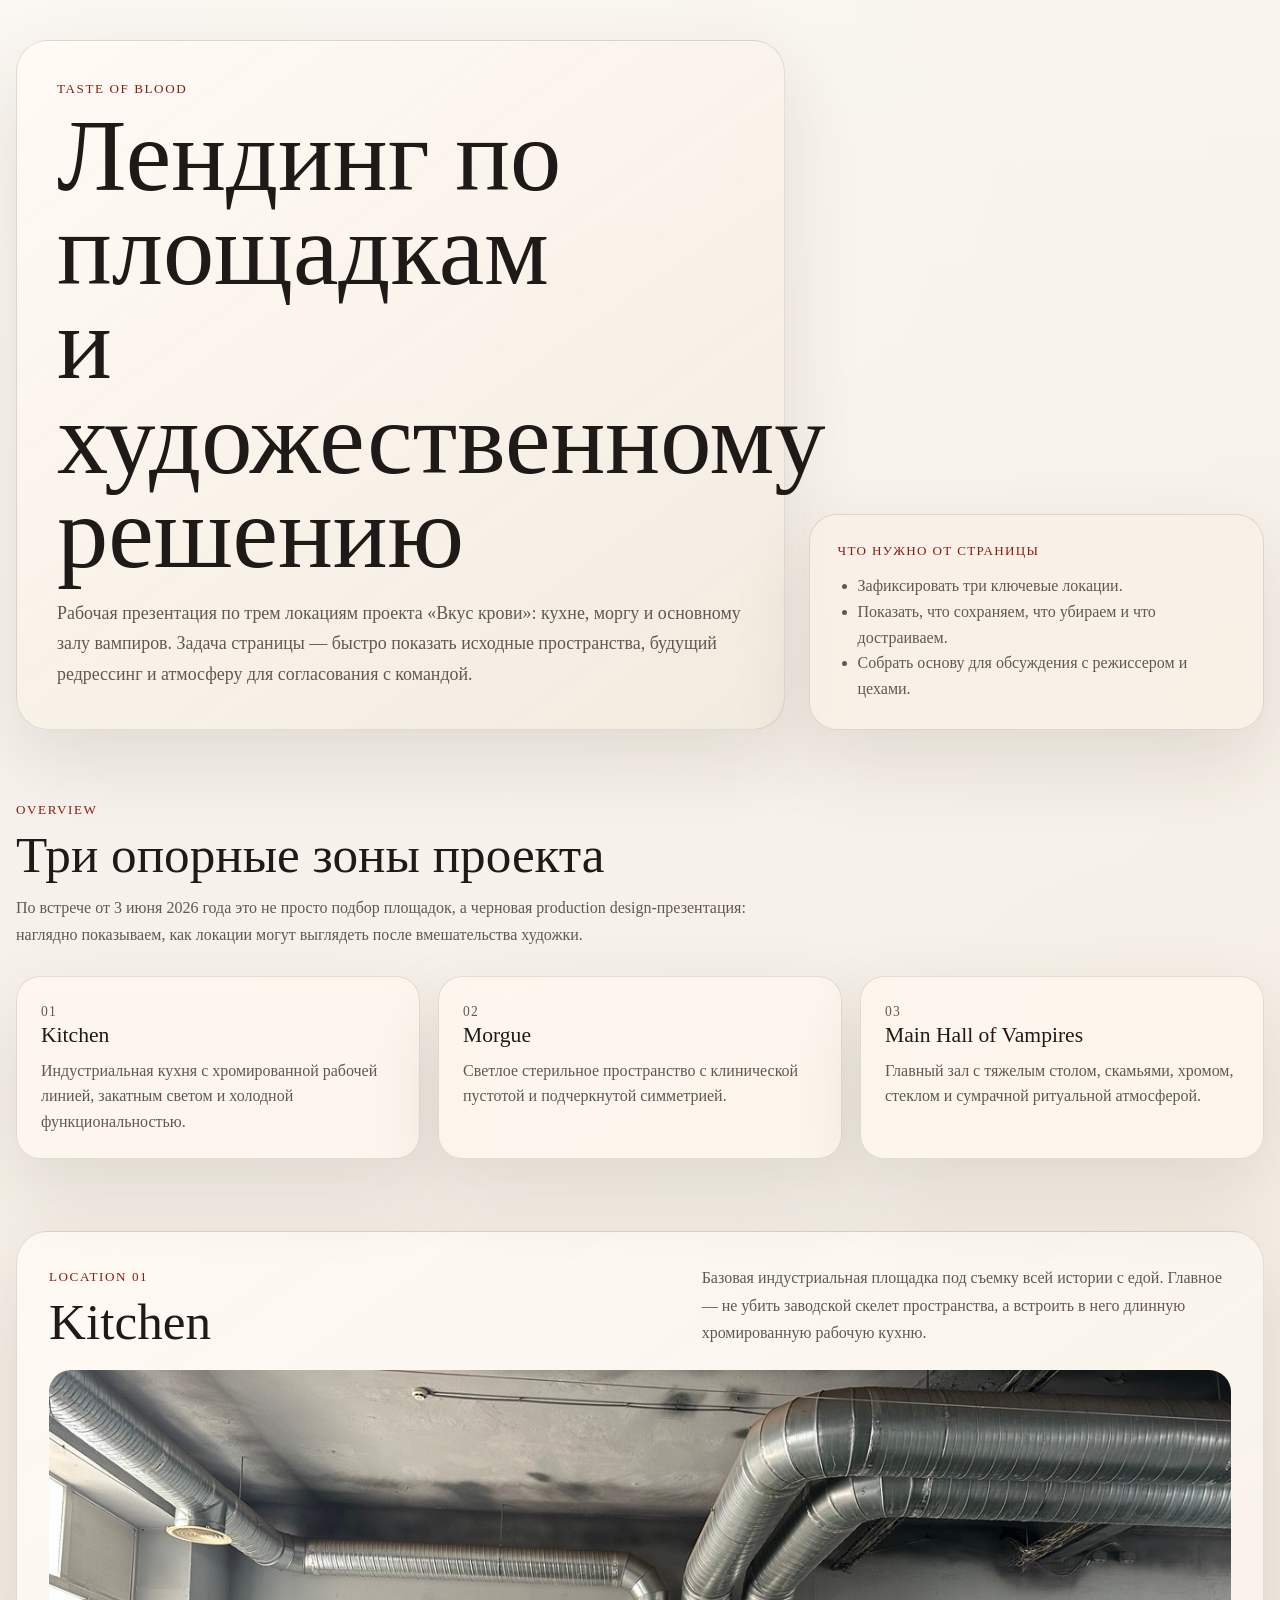
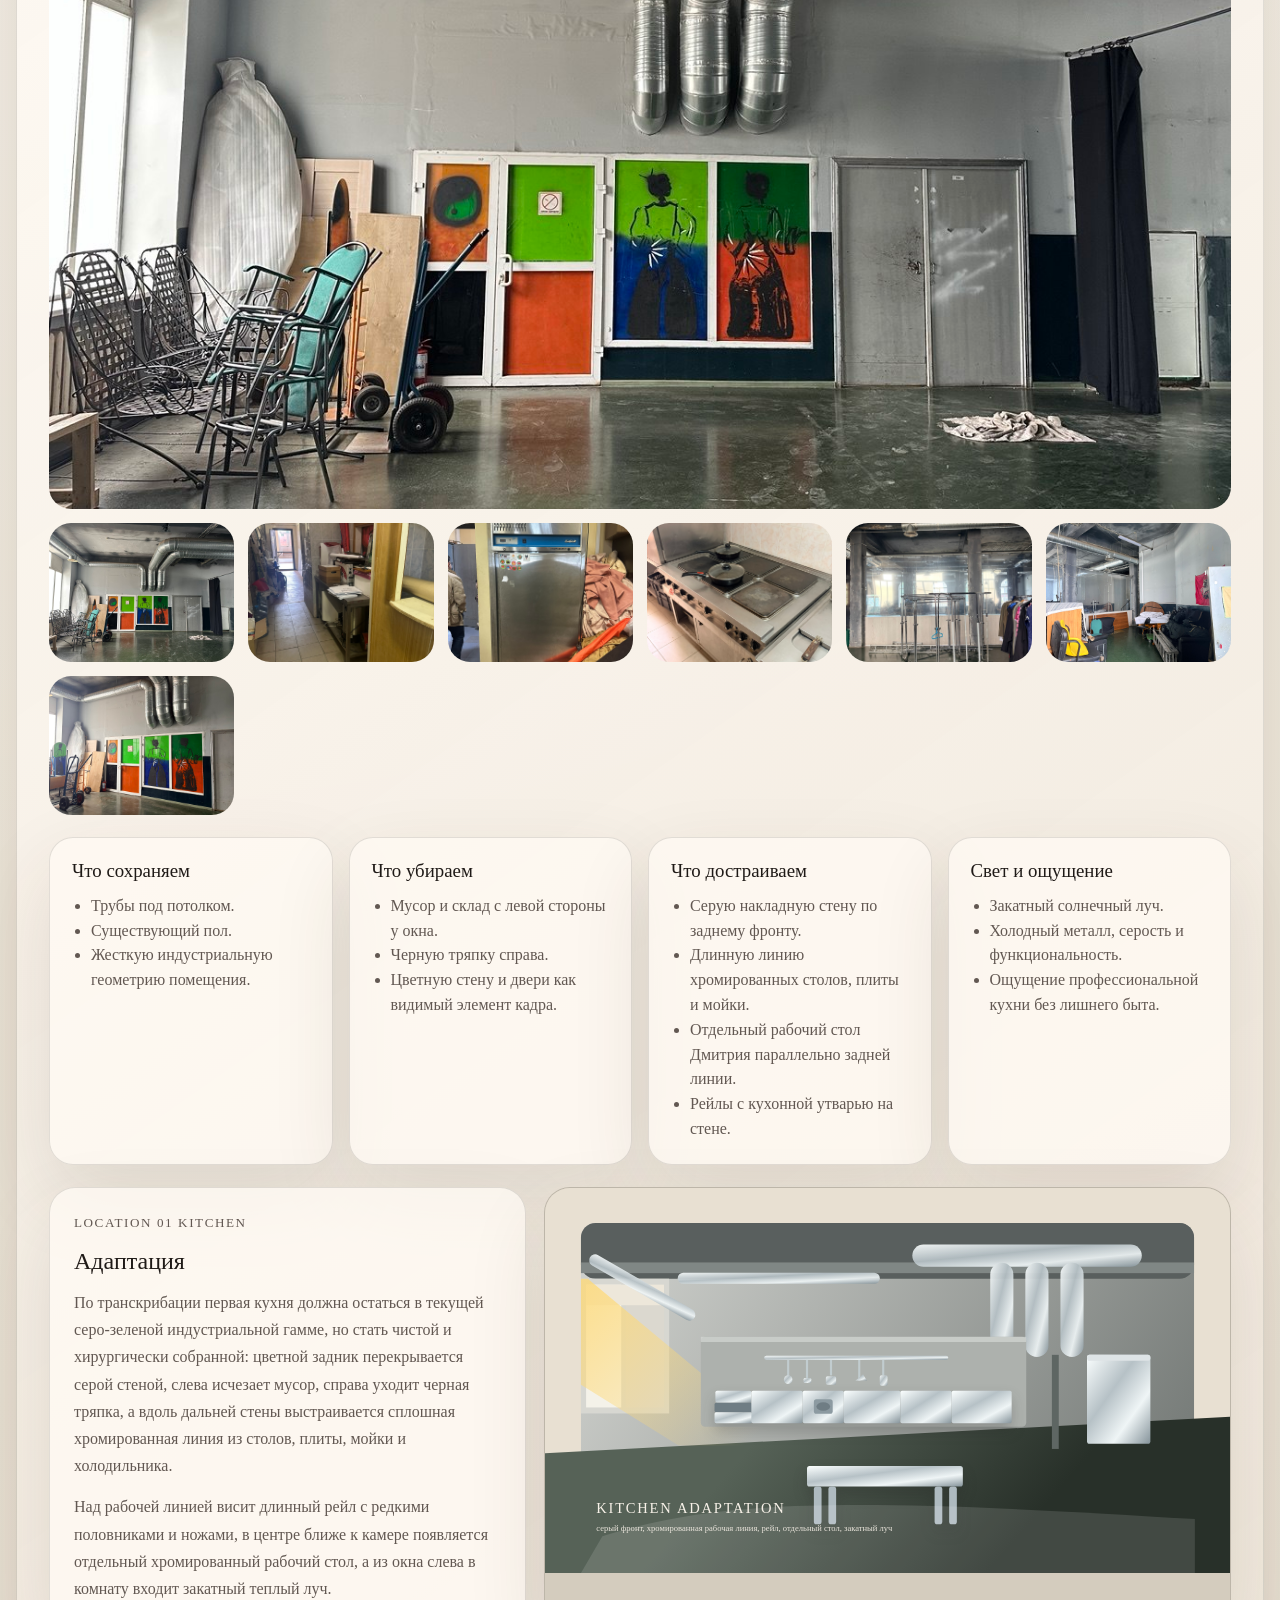
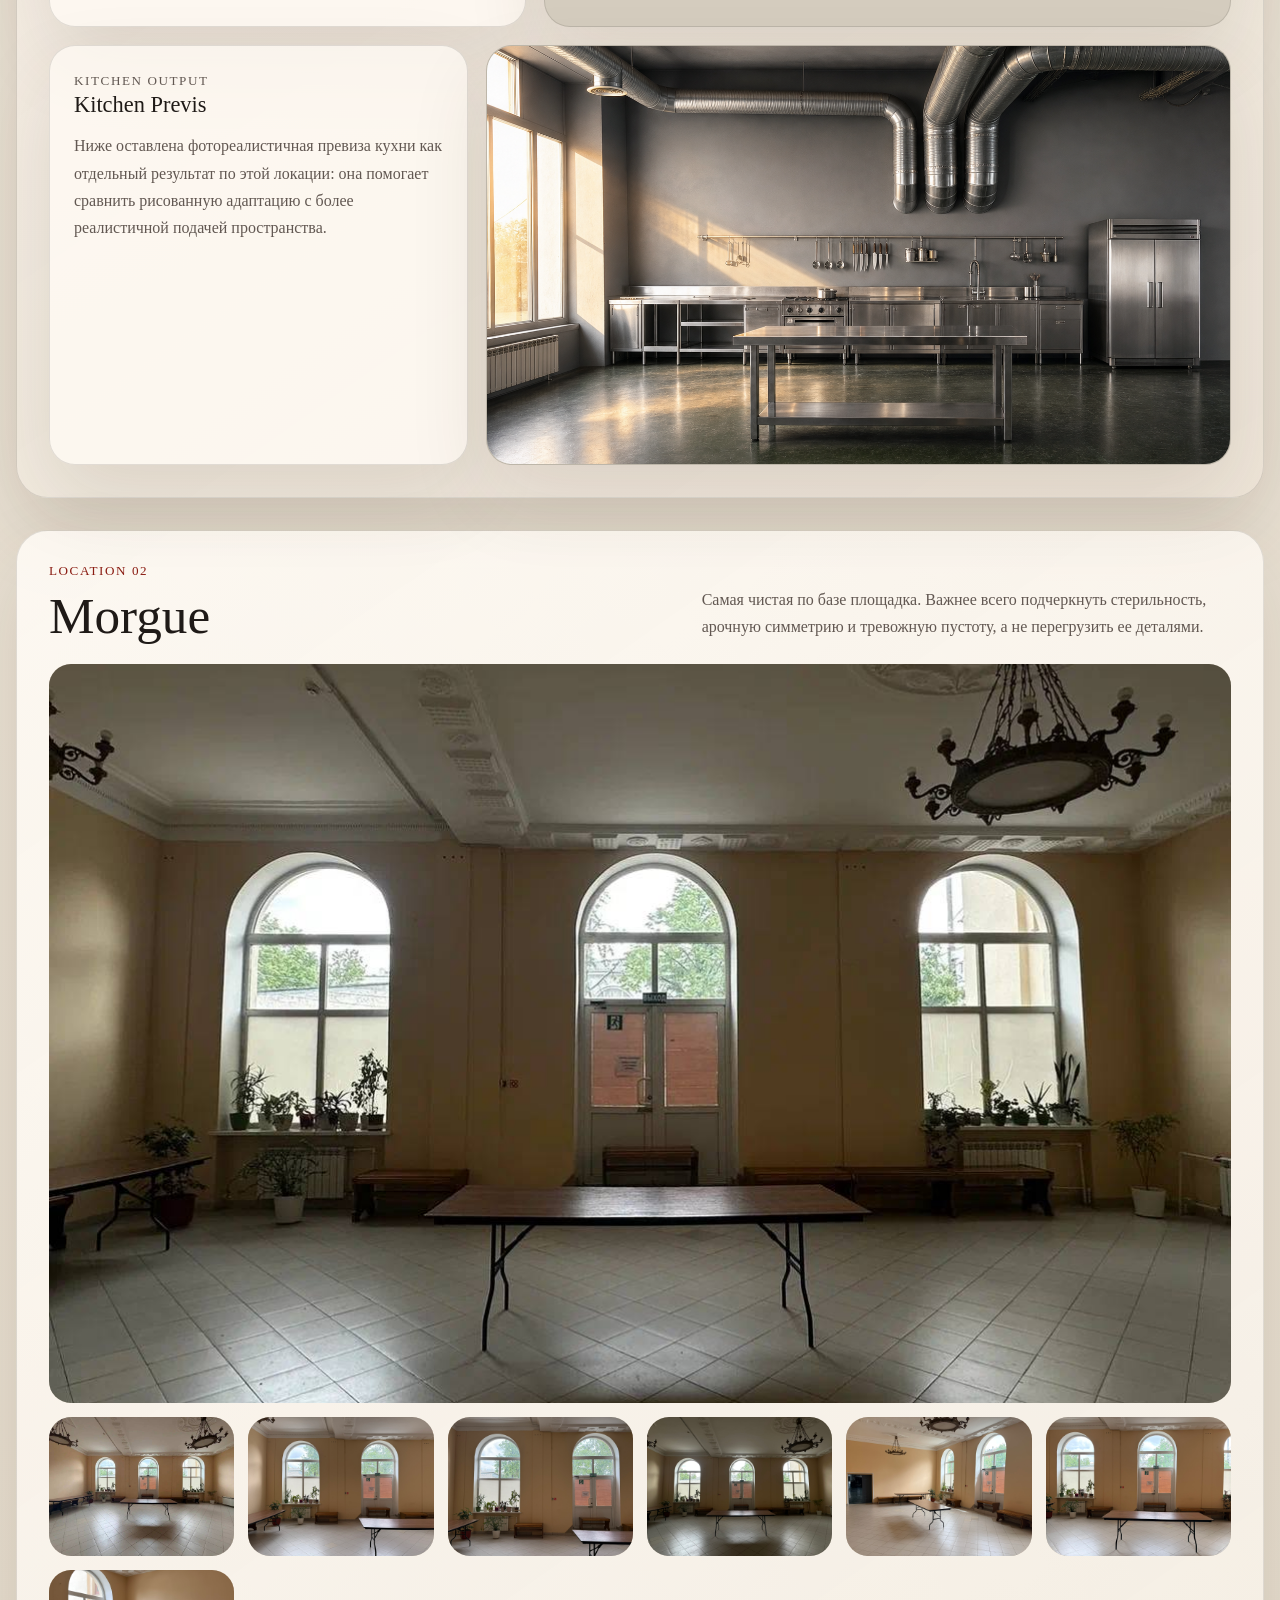
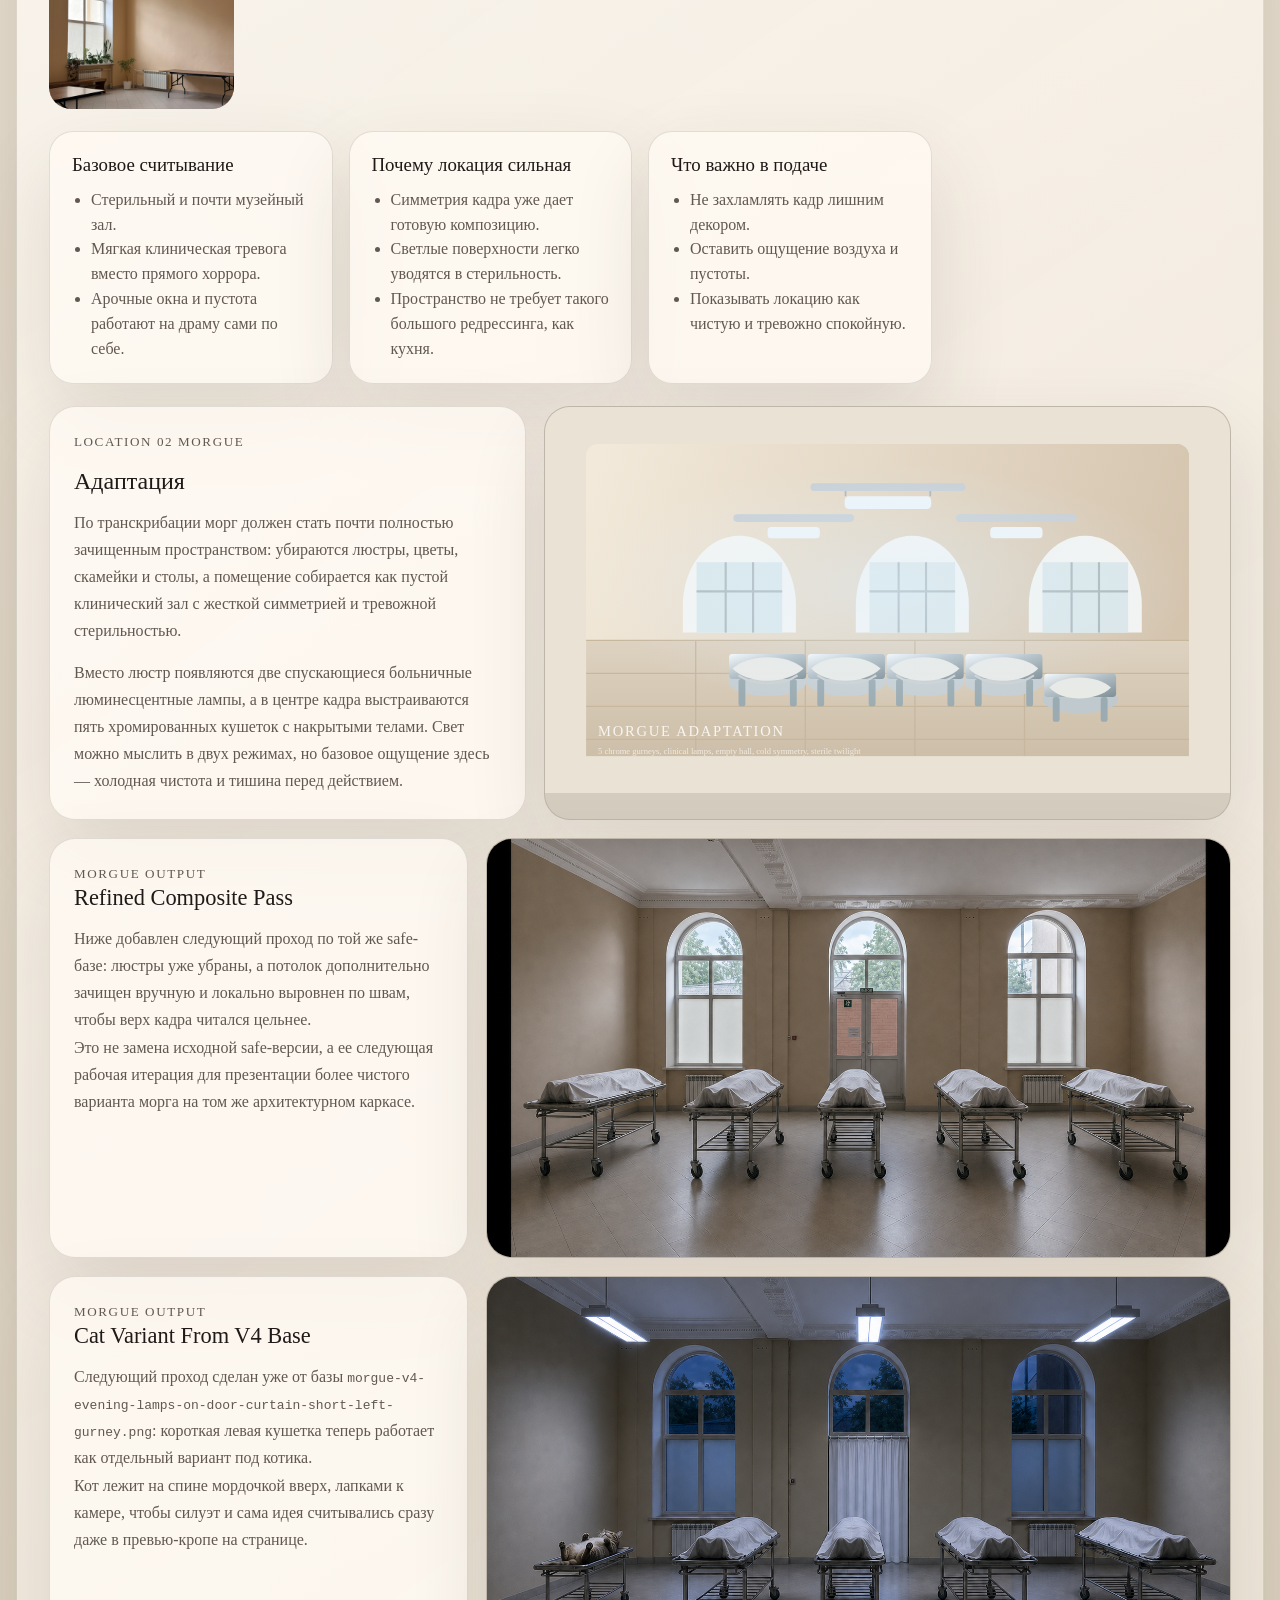
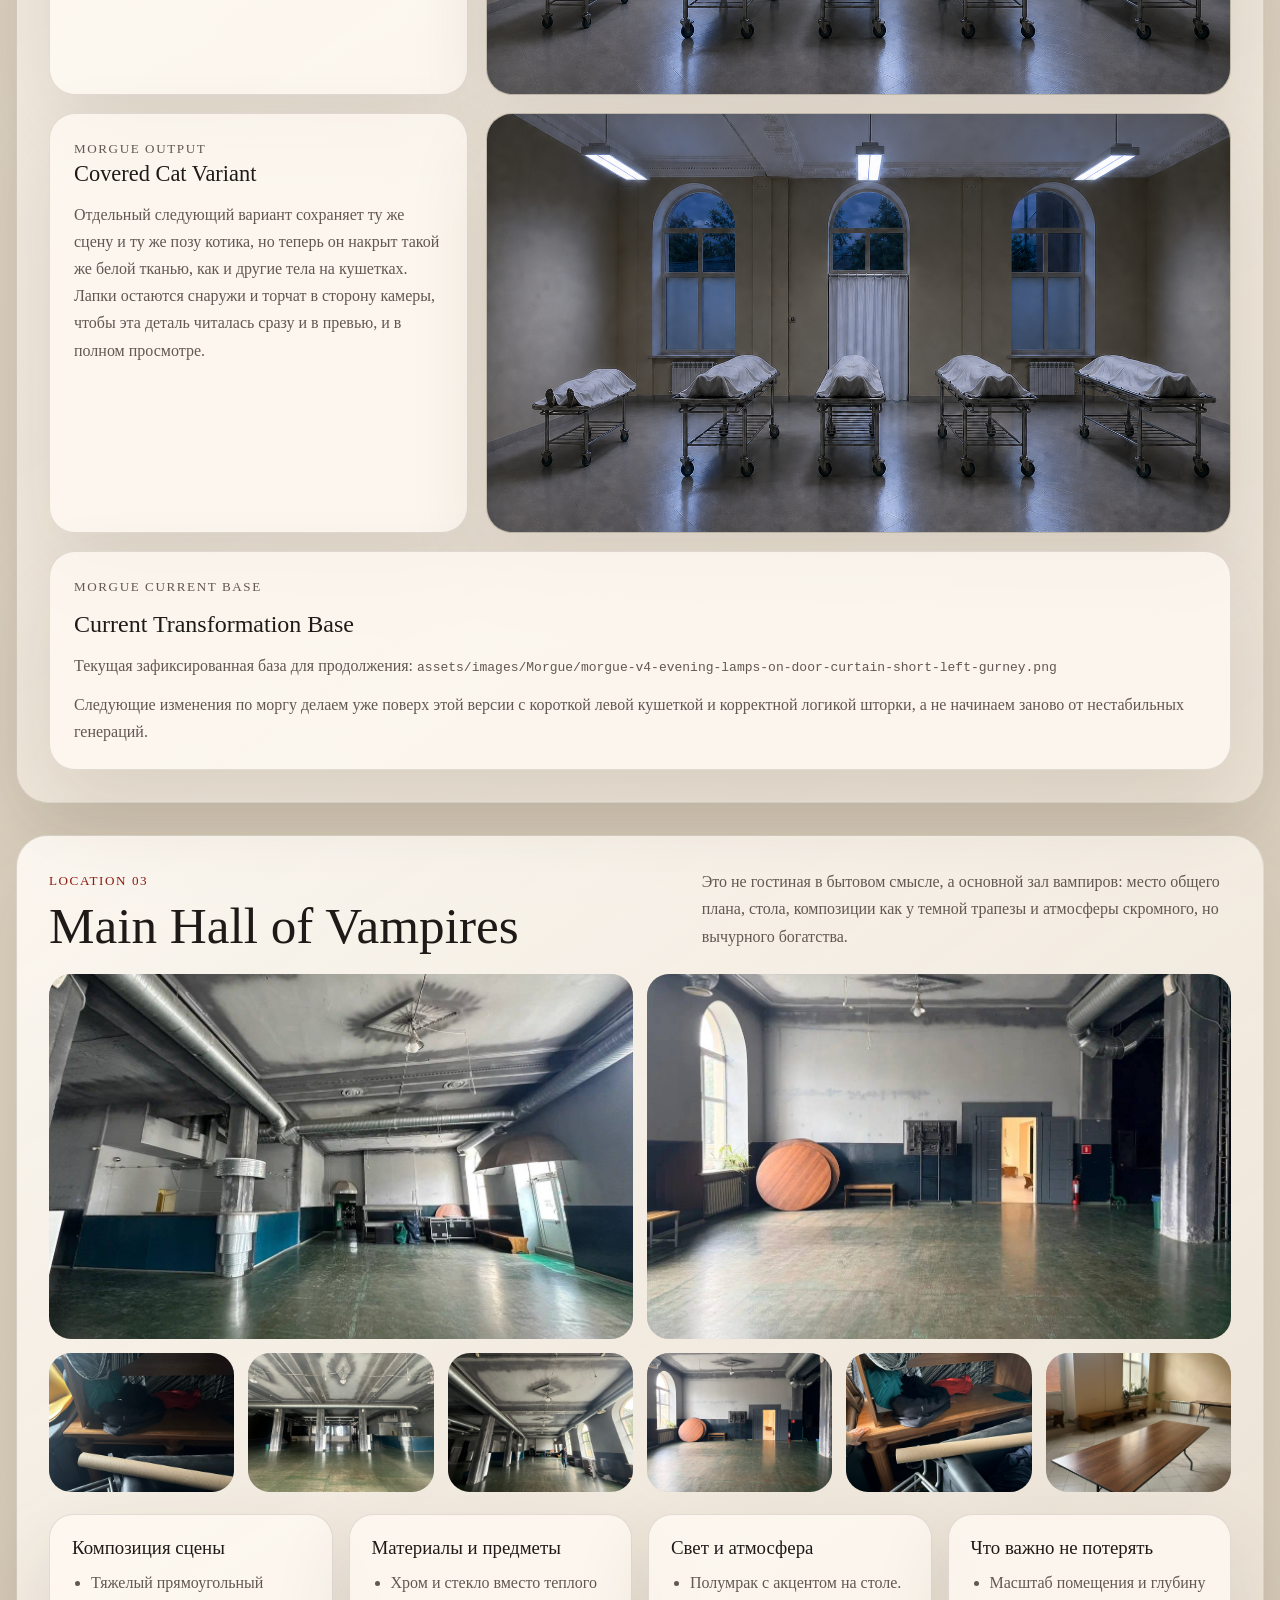
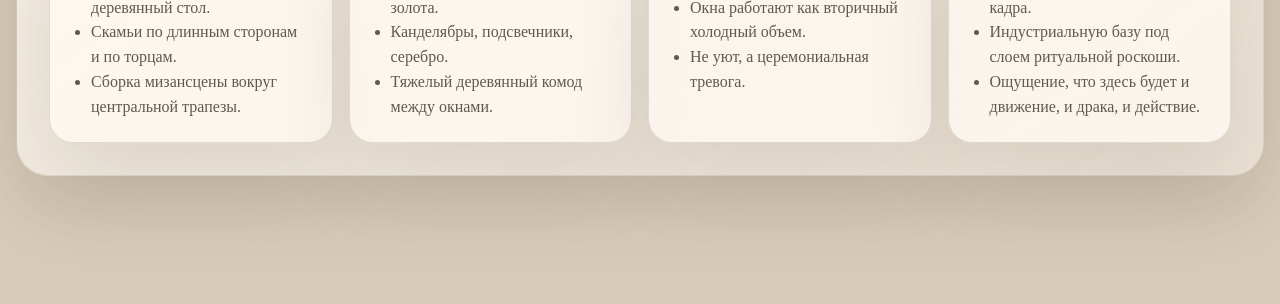
==== index.html @ 15f6e75c "Add covered cat morgue variant to landing" ====
<!doctype html>
<html lang="ru">
  <head>
    <meta charset="UTF-8" />
    <meta name="viewport" content="width=device-width, initial-scale=1.0" />
    <title>Вкус крови — площадки и художественное решение</title>
    <link rel="stylesheet" href="./src/styles/main.css" />
  </head>
  <body>
    <main class="page">
      <section class="hero">
        <div class="hero-copy">
          <p class="eyebrow">Taste of Blood</p>
          <h1>Лендинг по площадкам и художественному решению</h1>
          <p class="lead">
            Рабочая презентация по трем локациям проекта «Вкус крови»: кухне,
            моргу и основному залу вампиров. Задача страницы — быстро показать
            исходные пространства, будущий редрессинг и атмосферу для
            согласования с командой.
          </p>
        </div>

        <div class="hero-panel">
          <p class="panel-label">Что нужно от страницы</p>
          <ul class="panel-list">
            <li>Зафиксировать три ключевые локации.</li>
            <li>Показать, что сохраняем, что убираем и что достраиваем.</li>
            <li>Собрать основу для обсуждения с режиссером и цехами.</li>
          </ul>
        </div>
      </section>

      <section class="overview" aria-labelledby="overview-title">
        <div class="section-heading">
          <p class="eyebrow">Overview</p>
          <h2 id="overview-title">Три опорные зоны проекта</h2>
          <p class="section-lead">
            По встрече от 3 июня 2026 года это не просто подбор площадок, а
            черновая production design-презентация: наглядно показываем, как
            локации могут выглядеть после вмешательства художки.
          </p>
        </div>

        <div class="overview-grid">
          <article class="overview-card">
            <p class="space-tag">01</p>
            <h3>Kitchen</h3>
            <p>
              Индустриальная кухня с хромированной рабочей линией, закатным
              светом и холодной функциональностью.
            </p>
          </article>

          <article class="overview-card">
            <p class="space-tag">02</p>
            <h3>Morgue</h3>
            <p>
              Светлое стерильное пространство с клинической пустотой и
              подчеркнутой симметрией.
            </p>
          </article>

          <article class="overview-card">
            <p class="space-tag">03</p>
            <h3>Main Hall of Vampires</h3>
            <p>
              Главный зал с тяжелым столом, скамьями, хромом, стеклом и
              сумрачной ритуальной атмосферой.
            </p>
          </article>
        </div>
      </section>

      <section class="location" id="kitchen" aria-labelledby="kitchen-title">
        <div class="location-heading">
          <div>
            <p class="eyebrow">Location 01</p>
            <h2 id="kitchen-title">Kitchen</h2>
          </div>
          <p class="location-summary">
            Базовая индустриальная площадка под съемку всей истории с едой.
            Главное — не убить заводской скелет пространства, а встроить в него
            длинную хромированную рабочую кухню.
          </p>
        </div>

        <div class="gallery-primary gallery-primary-single">
          <a class="gallery-item gallery-item-primary" href="./assets/images/Kitchen/Kitchen - 1.jpg" data-lightbox>
            <img src="./assets/images/Kitchen/Kitchen - 1.jpg" alt="Исходная площадка под кухню" />
          </a>
        </div>

        <div class="gallery-thumbs">
          <a class="gallery-item gallery-item-thumb" href="./assets/images/Kitchen/IMG_2733.JPEG" data-lightbox>
            <img src="./assets/images/Kitchen/IMG_2733.JPEG" alt="Широкий дополнительный вид площадки под кухню" />
          </a>
          <a class="gallery-item gallery-item-thumb" href="./assets/images/Kitchen/IMG_2721.JPEG" data-lightbox>
            <img src="./assets/images/Kitchen/IMG_2721.JPEG" alt="Дополнительный ракурс площадки под кухню" />
          </a>
          <a class="gallery-item gallery-item-thumb" href="./assets/images/Kitchen/IMG_2728.JPEG" data-lightbox>
            <img src="./assets/images/Kitchen/IMG_2728.JPEG" alt="Еще один ракурс кухонной площадки" />
          </a>
          <a class="gallery-item gallery-item-thumb" href="./assets/images/Kitchen/IMG_8326.JPEG" data-lightbox>
            <img src="./assets/images/Kitchen/IMG_8326.JPEG" alt="Вертикальный ракурс кухни у окна" />
          </a>
          <a class="gallery-item gallery-item-thumb" href="./assets/images/Kitchen/IMG_8334.JPEG" data-lightbox>
            <img src="./assets/images/Kitchen/IMG_8334.JPEG" alt="Вертикальный ракурс задней зоны кухни" />
          </a>
          <a class="gallery-item gallery-item-thumb" href="./assets/images/Kitchen/IMG_8345.JPEG" data-lightbox>
            <img src="./assets/images/Kitchen/IMG_8345.JPEG" alt="Дополнительный общий план кухонной площадки" />
          </a>
          <a class="gallery-item gallery-item-thumb" href="./assets/images/Kitchen/IMG_8353.JPEG" data-lightbox>
            <img src="./assets/images/Kitchen/IMG_8353.JPEG" alt="Еще один технический вид кухни" />
          </a>
        </div>

        <div class="notes-grid">
          <article class="note-card">
            <h3>Что сохраняем</h3>
            <ul>
              <li>Трубы под потолком.</li>
              <li>Существующий пол.</li>
              <li>Жесткую индустриальную геометрию помещения.</li>
            </ul>
          </article>

          <article class="note-card">
            <h3>Что убираем</h3>
            <ul>
              <li>Мусор и склад с левой стороны у окна.</li>
              <li>Черную тряпку справа.</li>
              <li>Цветную стену и двери как видимый элемент кадра.</li>
            </ul>
          </article>

          <article class="note-card">
            <h3>Что достраиваем</h3>
            <ul>
              <li>Серую накладную стену по заднему фронту.</li>
              <li>Длинную линию хромированных столов, плиты и мойки.</li>
              <li>Отдельный рабочий стол Дмитрия параллельно задней линии.</li>
              <li>Рейлы с кухонной утварью на стене.</li>
            </ul>
          </article>

          <article class="note-card">
            <h3>Свет и ощущение</h3>
            <ul>
              <li>Закатный солнечный луч.</li>
              <li>Холодный металл, серость и функциональность.</li>
              <li>Ощущение профессиональной кухни без лишнего быта.</li>
            </ul>
          </article>
        </div>

        <div class="adaptation-block" aria-labelledby="kitchen-adaptation-title">
          <div class="adaptation-copy">
            <p class="eyebrow">Location 01 Kitchen</p>
            <h3 id="kitchen-adaptation-title">Адаптация</h3>
            <p>
              По транскрибации первая кухня должна остаться в текущей серо-зеленой
              индустриальной гамме, но стать чистой и хирургически собранной:
              цветной задник перекрывается серой стеной, слева исчезает мусор,
              справа уходит черная тряпка, а вдоль дальней стены выстраивается
              сплошная хромированная линия из столов, плиты, мойки и
              холодильника.
            </p>
            <p>
              Над рабочей линией висит длинный рейл с редкими половниками и
              ножами, в центре ближе к камере появляется отдельный хромированный
              рабочий стол, а из окна слева в комнату входит закатный теплый луч.
            </p>
          </div>

          <a class="adaptation-visual" href="./assets/images/Kitchen/kitchen-adaptation.svg" data-lightbox>
            <img src="./assets/images/Kitchen/kitchen-adaptation.svg" alt="Рисованная адаптация первой кухонной локации" />
          </a>
        </div>

        <div class="previs-block" aria-labelledby="kitchen-previs-title">
          <div class="previs-copy">
            <p class="eyebrow">Kitchen Output</p>
            <h3 id="kitchen-previs-title">Kitchen Previs</h3>
            <p>
              Ниже оставлена фотореалистичная превиза кухни как отдельный
              результат по этой локации: она помогает сравнить рисованную
              адаптацию с более реалистичной подачей пространства.
            </p>
          </div>

          <a class="previs-visual" href="./assets/images/Kitchen/kitchen-photoreal-previs.png" data-lightbox>
            <img src="./assets/images/Kitchen/kitchen-photoreal-previs.png" alt="Фотореалистичная превиза адаптированной кухонной локации" />
          </a>
        </div>

      </section>

      <section class="location" id="morgue" aria-labelledby="morgue-title">
        <div class="location-heading">
          <div>
            <p class="eyebrow">Location 02</p>
            <h2 id="morgue-title">Morgue</h2>
          </div>
          <p class="location-summary">
            Самая чистая по базе площадка. Важнее всего подчеркнуть стерильность,
            арочную симметрию и тревожную пустоту, а не перегрузить ее деталями.
          </p>
        </div>

        <div class="gallery-primary gallery-primary-single">
          <a class="gallery-item gallery-item-primary" href="./assets/images/Morgue/space-1.2.jpg" data-lightbox>
            <img src="./assets/images/Morgue/space-1.2.jpg" alt="Основной рабочий ракурс площадки под морг для clean plate" />
          </a>
        </div>

        <div class="gallery-thumbs">
          <a class="gallery-item gallery-item-thumb" href="./assets/images/Morgue/space-1.1.jpg" data-lightbox>
            <img src="./assets/images/Morgue/space-1.1.jpg" alt="Альтернативный широкий ракурс площадки под морг" />
          </a>
          <a class="gallery-item gallery-item-thumb" href="./assets/images/Morgue/IMG_6772.JPEG" data-lightbox>
            <img src="./assets/images/Morgue/IMG_6772.JPEG" alt="Дополнительный референс помещения под морг" />
          </a>
          <a class="gallery-item gallery-item-thumb" href="./assets/images/Morgue/IMG_6773.JPEG" data-lightbox>
            <img src="./assets/images/Morgue/IMG_6773.JPEG" alt="Ракурс морга с другим углом симметрии" />
          </a>
          <a class="gallery-item gallery-item-thumb" href="./assets/images/Morgue/IMG_2740.JPEG" data-lightbox>
            <img src="./assets/images/Morgue/IMG_2740.JPEG" alt="Широкий технический вид помещения под морг" />
          </a>
          <a class="gallery-item gallery-item-thumb" href="./assets/images/Morgue/IMG_8335.JPEG" data-lightbox>
            <img src="./assets/images/Morgue/IMG_8335.JPEG" alt="Дополнительный ракурс окна и стены в морге" />
          </a>
          <a class="gallery-item gallery-item-thumb" href="./assets/images/Morgue/IMG_8374.JPEG" data-lightbox>
            <img src="./assets/images/Morgue/IMG_8374.JPEG" alt="Еще один рабочий вид площадки под морг" />
          </a>
          <a class="gallery-item gallery-item-thumb" href="./assets/images/Morgue/IMG_8380.JPEG" data-lightbox>
            <img src="./assets/images/Morgue/IMG_8380.JPEG" alt="Детализированный ракурс помещения под морг" />
          </a>
        </div>

        <div class="notes-grid">
          <article class="note-card">
            <h3>Базовое считывание</h3>
            <ul>
              <li>Стерильный и почти музейный зал.</li>
              <li>Мягкая клиническая тревога вместо прямого хоррора.</li>
              <li>Арочные окна и пустота работают на драму сами по себе.</li>
            </ul>
          </article>

          <article class="note-card">
            <h3>Почему локация сильная</h3>
            <ul>
              <li>Симметрия кадра уже дает готовую композицию.</li>
              <li>Светлые поверхности легко уводятся в стерильность.</li>
              <li>Пространство не требует такого большого редрессинга, как кухня.</li>
            </ul>
          </article>

          <article class="note-card">
            <h3>Что важно в подаче</h3>
            <ul>
              <li>Не захламлять кадр лишним декором.</li>
              <li>Оставить ощущение воздуха и пустоты.</li>
              <li>Показывать локацию как чистую и тревожно спокойную.</li>
            </ul>
          </article>
        </div>

        <div class="adaptation-block" aria-labelledby="morgue-adaptation-title">
          <div class="adaptation-copy">
            <p class="eyebrow">Location 02 Morgue</p>
            <h3 id="morgue-adaptation-title">Адаптация</h3>
            <p>
              По транскрибации морг должен стать почти полностью зачищенным
              пространством: убираются люстры, цветы, скамейки и столы, а
              помещение собирается как пустой клинический зал с жесткой
              симметрией и тревожной стерильностью.
            </p>
            <p>
              Вместо люстр появляются две спускающиеся больничные люминесцентные
              лампы, а в центре кадра выстраиваются пять хромированных кушеток с
              накрытыми телами. Свет можно мыслить в двух режимах, но базовое
              ощущение здесь — холодная чистота и тишина перед действием.
            </p>
          </div>

          <a class="adaptation-visual" href="./assets/images/Morgue/morgue-adaptation.svg" data-lightbox>
            <img src="./assets/images/Morgue/morgue-adaptation.svg" alt="Рисованная адаптация локации морга" />
          </a>
        </div>

        <div class="previs-block" aria-labelledby="morgue-previs-v2-title">
          <div class="previs-copy">
            <p class="eyebrow">Morgue Output</p>
            <h3 id="morgue-previs-v2-title">Refined Composite Pass</h3>
            <p>
              Ниже добавлен следующий проход по той же safe-базе: люстры уже
              убраны, а потолок дополнительно зачищен вручную и локально
              выровнен по швам, чтобы верх кадра читался цельнее.
            </p>
            <p>
              Это не замена исходной safe-версии, а ее следующая рабочая
              итерация для презентации более чистого варианта морга на том же
              архитектурном каркасе.
            </p>
          </div>

          <a class="previs-visual" href="./assets/images/Morgue/morgue-staging-safe-previs v2.png" data-lightbox>
            <img src="./assets/images/Morgue/morgue-staging-safe-previs v2.png" alt="Доработанная staging-превиза морга без люстр и с зачищенным потолком" />
          </a>
        </div>

        <div class="previs-block" aria-labelledby="morgue-previs-v6-title">
          <div class="previs-copy">
            <p class="eyebrow">Morgue Output</p>
            <h3 id="morgue-previs-v6-title">Cat Variant From V4 Base</h3>
            <p>
              Следующий проход сделан уже от базы
              <code>morgue-v4-evening-lamps-on-door-curtain-short-left-gurney.png</code>:
              короткая левая кушетка теперь работает как отдельный вариант под
              котика.
            </p>
            <p>
              Кот лежит на спине мордочкой вверх, лапками к камере, чтобы силуэт
              и сама идея считывались сразу даже в превью-кропе на странице.
            </p>
          </div>

          <a class="previs-visual" href="./assets/images/Morgue/morgue-v6-evening-cat-paws-up-left-gurney.png" data-lightbox>
            <img src="./assets/images/Morgue/morgue-v6-evening-cat-paws-up-left-gurney.png" alt="Вариант морга на базе v4 с котиком на левой короткой кушетке: кот лежит на спине, мордочкой вверх и лапками к зрителю" />
          </a>
        </div>

        <div class="previs-block" aria-labelledby="morgue-previs-v7-title">
          <div class="previs-copy">
            <p class="eyebrow">Morgue Output</p>
            <h3 id="morgue-previs-v7-title">Covered Cat Variant</h3>
            <p>
              Отдельный следующий вариант сохраняет ту же сцену и ту же позу
              котика, но теперь он накрыт такой же белой тканью, как и другие
              тела на кушетках.
            </p>
            <p>
              Лапки остаются снаружи и торчат в сторону камеры, чтобы эта
              деталь читалась сразу и в превью, и в полном просмотре.
            </p>
          </div>

          <a class="previs-visual" href="./assets/images/Morgue/morgue-v7-evening-cat-covered-paws-out-left-gurney.png" data-lightbox>
            <img src="./assets/images/Morgue/morgue-v7-evening-cat-covered-paws-out-left-gurney.png" alt="Вариант морга на базе v4: котик на левой короткой кушетке накрыт белой тканью, а лапки торчат наружу к зрителю" />
          </a>
        </div>

        <div class="workflow-block">
          <div class="workflow-copy">
            <p class="eyebrow">Morgue Current Base</p>
            <h3>Current Transformation Base</h3>
            <p>
              Текущая зафиксированная база для продолжения:
              <code>assets/images/Morgue/morgue-v4-evening-lamps-on-door-curtain-short-left-gurney.png</code>
            </p>
            <p>
              Следующие изменения по моргу делаем уже поверх этой версии с
              короткой левой кушеткой и корректной логикой шторки, а не
              начинаем заново от нестабильных генераций.
            </p>
          </div>
        </div>
      </section>

      <section class="location" id="hall" aria-labelledby="hall-title">
        <div class="location-heading">
          <div>
            <p class="eyebrow">Location 03</p>
            <h2 id="hall-title">Main Hall of Vampires</h2>
          </div>
          <p class="location-summary">
            Это не гостиная в бытовом смысле, а основной зал вампиров: место
            общего плана, стола, композиции как у темной трапезы и атмосферы
            скромного, но вычурного богатства.
          </p>
        </div>

        <div class="gallery-primary">
          <a class="gallery-item gallery-item-primary" href="./assets/images/Living Room/space-2.jpg" data-lightbox>
            <img src="./assets/images/Living Room/space-2.jpg" alt="Основной ракурс зала вампиров" />
          </a>
          <a class="gallery-item gallery-item-primary" href="./assets/images/Living Room/space-2.1.jpg" data-lightbox>
            <img src="./assets/images/Living Room/space-2.1.jpg" alt="Второй ракурс зала вампиров" />
          </a>
        </div>

        <div class="gallery-thumbs">
          <a class="gallery-item gallery-item-thumb" href="./assets/images/Living Room/IMG_2741.JPEG" data-lightbox>
            <img src="./assets/images/Living Room/IMG_2741.JPEG" alt="Дополнительный референс основного зала вампиров" />
          </a>
          <a class="gallery-item gallery-item-thumb" href="./assets/images/Living Room/IMG_2731.JPEG" data-lightbox>
            <img src="./assets/images/Living Room/IMG_2731.JPEG" alt="Общий вид основного зала вампиров с колоннами" />
          </a>
          <a class="gallery-item gallery-item-thumb" href="./assets/images/Living Room/IMG_6748.JPEG" data-lightbox>
            <img src="./assets/images/Living Room/IMG_6748.JPEG" alt="Еще один широкий ракурс зала вампиров" />
          </a>
          <a class="gallery-item gallery-item-thumb" href="./assets/images/Living Room/IMG_8338.JPEG" data-lightbox>
            <img src="./assets/images/Living Room/IMG_8338.JPEG" alt="Ракурс зала вампиров от колонн" />
          </a>
          <a class="gallery-item gallery-item-thumb" href="./assets/images/Living Room/IMG_8382.JPEG" data-lightbox>
            <img src="./assets/images/Living Room/IMG_8382.JPEG" alt="Деталь тяжелого деревянного стола для зала вампиров" />
          </a>
          <a class="gallery-item gallery-item-thumb" href="./assets/images/Living Room/IMG_2738.JPEG" data-lightbox>
            <img src="./assets/images/Living Room/IMG_2738.JPEG" alt="Вертикальный ракурс окон и высоты в зале вампиров" />
          </a>
        </div>

        <div class="notes-grid">
          <article class="note-card">
            <h3>Композиция сцены</h3>
            <ul>
              <li>Тяжелый прямоугольный деревянный стол.</li>
              <li>Скамьи по длинным сторонам и по торцам.</li>
              <li>Сборка мизансцены вокруг центральной трапезы.</li>
            </ul>
          </article>

          <article class="note-card">
            <h3>Материалы и предметы</h3>
            <ul>
              <li>Хром и стекло вместо теплого золота.</li>
              <li>Канделябры, подсвечники, серебро.</li>
              <li>Тяжелый деревянный комод между окнами.</li>
            </ul>
          </article>

          <article class="note-card">
            <h3>Свет и атмосфера</h3>
            <ul>
              <li>Полумрак с акцентом на столе.</li>
              <li>Окна работают как вторичный холодный объем.</li>
              <li>Не уют, а церемониальная тревога.</li>
            </ul>
          </article>

          <article class="note-card">
            <h3>Что важно не потерять</h3>
            <ul>
              <li>Масштаб помещения и глубину кадра.</li>
              <li>Индустриальную базу под слоем ритуальной роскоши.</li>
              <li>Ощущение, что здесь будет и движение, и драка, и действие.</li>
            </ul>
          </article>
        </div>
      </section>
    </main>

    <dialog class="lightbox" id="lightbox">
      <form method="dialog" class="lightbox-shell">
        <button class="lightbox-close" type="submit" aria-label="Закрыть просмотр">
          Закрыть
        </button>
        <img class="lightbox-image" alt="" />
      </form>
    </dialog>

    <script type="module" src="./src/scripts/main.js"></script>
  </body>
</html>
---- src/styles/main.css ----
:root {
  color-scheme: light;
  --bg: #ebe3d6;
  --bg-deep: #d7ccb9;
  --surface: rgba(255, 248, 239, 0.8);
  --surface-strong: rgba(33, 28, 24, 0.9);
  --text: #1f1a17;
  --muted: #625852;
  --accent: #8a1c12;
  --line: rgba(31, 26, 23, 0.12);
  --shadow: 0 32px 80px rgba(69, 46, 29, 0.12);
}

* {
  box-sizing: border-box;
}

html {
  scroll-behavior: smooth;
}

body {
  margin: 0;
  min-height: 100vh;
  background:
    radial-gradient(circle at top left, rgba(255, 255, 255, 0.45), transparent 30%),
    linear-gradient(180deg, #f7f1e8 0%, var(--bg) 36%, var(--bg-deep) 100%);
  color: var(--text);
  font-family: Georgia, "Times New Roman", serif;
}

img {
  display: block;
  width: 100%;
}

.page {
  width: min(1280px, calc(100% - 32px));
  margin: 0 auto;
  padding: 40px 0 96px;
}

.hero {
  display: grid;
  grid-template-columns: minmax(0, 1.35fr) minmax(280px, 0.8fr);
  gap: 24px;
  align-items: end;
  margin-bottom: 72px;
}

.hero-copy,
.hero-panel,
.overview-card,
.location,
.note-card {
  border: 1px solid var(--line);
  box-shadow: var(--shadow);
}

.hero-copy {
  padding: 40px;
  border-radius: 32px;
  background:
    linear-gradient(145deg, rgba(255, 251, 245, 0.92), rgba(241, 233, 221, 0.86));
}

.hero-panel {
  padding: 28px;
  border-radius: 28px;
  background: rgba(250, 241, 230, 0.74);
  backdrop-filter: blur(10px);
}

.panel-label {
  margin: 0 0 14px;
  color: var(--accent);
  font-size: 0.82rem;
  letter-spacing: 0.1em;
  text-transform: uppercase;
}

.panel-list {
  margin: 0;
  padding-left: 20px;
  color: var(--muted);
  line-height: 1.6;
}

.eyebrow {
  margin: 0 0 12px;
  color: var(--accent);
  font-size: 0.82rem;
  letter-spacing: 0.12em;
  text-transform: uppercase;
}

h1,
h2,
h3 {
  margin: 0;
  font-weight: 500;
}

h1 {
  max-width: 10ch;
  margin-bottom: 18px;
  font-size: clamp(3rem, 8vw, 6.4rem);
  line-height: 0.92;
}

.lead,
.section-lead,
.location-summary,
.overview-card p,
.note-card li {
  color: var(--muted);
}

.lead {
  max-width: 48rem;
  margin: 0;
  font-size: 1.12rem;
  line-height: 1.7;
}

.overview {
  margin-bottom: 72px;
}

.section-heading {
  max-width: 760px;
  margin-bottom: 28px;
}

.section-heading h2 {
  margin-bottom: 14px;
  font-size: clamp(2rem, 4vw, 3.7rem);
  line-height: 0.96;
}

.section-lead {
  margin: 0;
  font-size: 1rem;
  line-height: 1.7;
}

.overview-grid {
  display: grid;
  grid-template-columns: repeat(3, minmax(0, 1fr));
  gap: 18px;
}

.overview-card {
  padding: 24px;
  border-radius: 24px;
  background: var(--surface);
}

.overview-card h3 {
  margin-bottom: 10px;
  font-size: 1.35rem;
}

.overview-card p {
  margin: 0;
  line-height: 1.6;
}

.space-tag {
  margin: 0 0 8px;
  color: var(--accent);
  font-size: 0.85rem;
  letter-spacing: 0.08em;
  text-transform: uppercase;
}

.location {
  margin-bottom: 32px;
  padding: 32px;
  border-radius: 32px;
  background:
    linear-gradient(145deg, rgba(255, 251, 245, 0.88), rgba(239, 230, 218, 0.8));
}

.location-heading {
  display: grid;
  grid-template-columns: minmax(0, 0.95fr) minmax(280px, 0.8fr);
  gap: 24px;
  align-items: end;
  margin-bottom: 24px;
}

.location-heading h2 {
  font-size: clamp(2rem, 4vw, 3.5rem);
  line-height: 0.96;
}

.location-summary {
  margin: 0;
  font-size: 1rem;
  line-height: 1.7;
}

.gallery-primary,
.gallery-thumbs {
  display: grid;
  gap: 14px;
}

.gallery-primary {
  grid-template-columns: repeat(2, minmax(0, 1fr));
  margin-bottom: 14px;
}

.gallery-primary-single {
  grid-template-columns: 1fr;
}

.gallery-thumbs {
  grid-template-columns: repeat(6, minmax(0, 1fr));
  margin-bottom: 22px;
}

.gallery-item {
  overflow: hidden;
  border-radius: 22px;
  background: #d2c7b7;
  min-height: 240px;
}

.gallery-item img {
  height: 100%;
  object-fit: cover;
  transition: transform 220ms ease;
}

.gallery-item:hover img {
  transform: scale(1.03);
}

.gallery-item-primary {
  aspect-ratio: 16 / 10;
}

.gallery-item-thumb {
  min-height: 0;
  aspect-ratio: 4 / 3;
}

.notes-grid {
  display: grid;
  grid-template-columns: repeat(4, minmax(0, 1fr));
  gap: 16px;
}

.note-card {
  padding: 22px;
  border-radius: 24px;
  background: rgba(255, 250, 244, 0.76);
}

.note-card h3 {
  margin-bottom: 12px;
  font-size: 1.18rem;
}

.note-card ul {
  margin: 0;
  padding-left: 19px;
}

.note-card li {
  line-height: 1.55;
}

.adaptation-block {
  display: grid;
  grid-template-columns: minmax(280px, 0.82fr) minmax(0, 1.18fr);
  gap: 18px;
  margin-top: 22px;
}

.cleanplate-block {
  display: grid;
  gap: 18px;
  margin-top: 22px;
}

.cleanplate-copy,
.cleanplate-card {
  overflow: hidden;
  border: 1px solid var(--line);
  border-radius: 26px;
  box-shadow: var(--shadow);
  background: rgba(255, 250, 244, 0.78);
}

.cleanplate-copy {
  padding: 24px;
}

.cleanplate-copy h3 {
  margin-bottom: 14px;
  font-size: 1.5rem;
}

.cleanplate-copy p {
  margin: 0;
  color: var(--muted);
  line-height: 1.7;
}

.cleanplate-steps {
  display: grid;
  grid-template-columns: repeat(3, minmax(0, 1fr));
  gap: 16px;
}

.cleanplate-card {
  padding: 22px;
}

.cleanplate-card h4 {
  margin: 0 0 12px;
  font-size: 1.08rem;
  font-weight: 500;
}

.cleanplate-card ul {
  margin: 0;
  padding-left: 19px;
}

.cleanplate-card li {
  color: var(--muted);
  line-height: 1.55;
}

.lighting-block {
  display: grid;
  gap: 18px;
  margin-top: 18px;
}

.lighting-copy,
.lighting-card {
  overflow: hidden;
  border: 1px solid var(--line);
  border-radius: 26px;
  box-shadow: var(--shadow);
  background: rgba(255, 250, 244, 0.78);
}

.lighting-copy {
  padding: 24px;
}

.lighting-copy h3 {
  margin-bottom: 14px;
  font-size: 1.5rem;
}

.lighting-copy p {
  margin: 0;
  color: var(--muted);
  line-height: 1.7;
}

.lighting-steps {
  display: grid;
  grid-template-columns: repeat(3, minmax(0, 1fr));
  gap: 16px;
}

.lighting-card {
  padding: 22px;
}

.lighting-card h4 {
  margin: 0 0 12px;
  font-size: 1.08rem;
  font-weight: 500;
}

.lighting-card ul {
  margin: 0;
  padding-left: 19px;
}

.lighting-card li {
  color: var(--muted);
  line-height: 1.55;
}

.staging-block {
  display: grid;
  gap: 18px;
  margin-top: 18px;
}

.staging-copy,
.staging-card {
  overflow: hidden;
  border: 1px solid var(--line);
  border-radius: 26px;
  box-shadow: var(--shadow);
  background: rgba(255, 250, 244, 0.78);
}

.staging-copy {
  padding: 24px;
}

.staging-copy h3 {
  margin-bottom: 14px;
  font-size: 1.5rem;
}

.staging-copy p {
  margin: 0;
  color: var(--muted);
  line-height: 1.7;
}

.staging-steps {
  display: grid;
  grid-template-columns: repeat(3, minmax(0, 1fr));
  gap: 16px;
}

.staging-card {
  padding: 22px;
}

.staging-card h4 {
  margin: 0 0 12px;
  font-size: 1.08rem;
  font-weight: 500;
}

.staging-card ul {
  margin: 0;
  padding-left: 19px;
}

.staging-card li {
  color: var(--muted);
  line-height: 1.55;
}

.workflow-block {
  display: grid;
  gap: 18px;
  margin-top: 18px;
}

.workflow-copy,
.workflow-card {
  overflow: hidden;
  border: 1px solid var(--line);
  border-radius: 26px;
  box-shadow: var(--shadow);
  background: rgba(255, 250, 244, 0.78);
}

.workflow-copy {
  padding: 24px;
}

.workflow-copy h3 {
  margin-bottom: 14px;
  font-size: 1.5rem;
}

.workflow-copy p {
  margin: 0 0 12px;
  color: var(--muted);
  line-height: 1.7;
}

.workflow-copy p:last-child {
  margin-bottom: 0;
}

.workflow-grid {
  display: grid;
  grid-template-columns: repeat(3, minmax(0, 1fr));
  gap: 16px;
}

.workflow-card {
  padding: 22px;
}

.workflow-card h4 {
  margin: 0 0 12px;
  font-size: 1.08rem;
  font-weight: 500;
}

.workflow-card ul {
  margin: 0;
  padding-left: 19px;
}

.workflow-card li {
  color: var(--muted);
  line-height: 1.55;
}

.adaptation-copy,
.adaptation-visual {
  overflow: hidden;
  border: 1px solid var(--line);
  border-radius: 26px;
  box-shadow: var(--shadow);
}

.adaptation-copy {
  padding: 24px;
  background: rgba(255, 250, 244, 0.78);
}

.adaptation-copy h3 {
  margin-bottom: 14px;
  font-size: 1.5rem;
}

.adaptation-copy p {
  margin: 0 0 14px;
  color: var(--muted);
  line-height: 1.7;
}

.adaptation-copy p:last-child {
  margin-bottom: 0;
}

.adaptation-visual {
  display: block;
  background: #d4ccbe;
}

.adaptation-visual img {
  aspect-ratio: 16 / 9;
  object-fit: cover;
}

.prompt-stack {
  display: grid;
  gap: 18px;
  margin-top: 18px;
}

.prompt-card {
  overflow: hidden;
  border: 1px solid var(--line);
  border-radius: 26px;
  padding: 24px;
  background: rgba(255, 250, 244, 0.78);
  box-shadow: var(--shadow);
}

.prompt-card h3 {
  margin-bottom: 14px;
  font-size: 1.4rem;
}

.prompt-text {
  margin: 0;
  white-space: pre-wrap;
  color: var(--muted);
  font: inherit;
  line-height: 1.65;
}

.previs-block {
  display: grid;
  grid-template-columns: minmax(280px, 0.72fr) minmax(0, 1.28fr);
  gap: 18px;
  margin-top: 18px;
}

.previs-copy,
.previs-visual {
  overflow: hidden;
  border: 1px solid var(--line);
  border-radius: 26px;
  box-shadow: var(--shadow);
}

.previs-copy {
  padding: 24px;
  background: rgba(255, 250, 244, 0.78);
}

.previs-copy h3 {
  margin-bottom: 14px;
  font-size: 1.4rem;
}

.previs-copy p {
  margin: 0;
  color: var(--muted);
  line-height: 1.7;
}

.previs-visual {
  display: block;
  background: #d4ccbe;
}

.previs-visual img {
  aspect-ratio: 16 / 9;
  object-fit: cover;
}

.lightbox {
  width: min(92vw, 1300px);
  max-width: none;
  padding: 0;
  border: 0;
  border-radius: 24px;
  background: transparent;
}

.lightbox::backdrop {
  background: rgba(19, 16, 14, 0.88);
  backdrop-filter: blur(6px);
}

.lightbox-shell {
  position: relative;
  margin: 0;
}

.lightbox-image {
  width: 100%;
  max-height: 88vh;
  object-fit: contain;
  border-radius: 24px;
}

.lightbox-close {
  position: absolute;
  top: 16px;
  right: 16px;
  z-index: 1;
  padding: 10px 14px;
  border: 0;
  border-radius: 999px;
  background: rgba(22, 18, 16, 0.76);
  color: #fff8f1;
  font: inherit;
  cursor: pointer;
}

@media (max-width: 1100px) {
  .overview-grid,
  .notes-grid {
    grid-template-columns: repeat(2, minmax(0, 1fr));
  }
}

@media (max-width: 900px) {
  .page {
    width: min(100% - 24px, 1280px);
    padding-top: 20px;
  }

  .hero,
  .location-heading,
  .overview-grid,
  .notes-grid,
  .cleanplate-steps,
  .lighting-steps,
  .staging-steps,
  .workflow-grid,
  .adaptation-block,
  .previs-block {
    grid-template-columns: 1fr;
  }

  .hero-copy,
  .hero-panel,
  .location {
    padding: 24px;
  }

  .gallery-primary {
    grid-template-columns: 1fr;
  }

  .gallery-thumbs {
    grid-template-columns: repeat(2, minmax(0, 1fr));
  }

  .gallery-item,
  .gallery-item-primary,
  .gallery-item-thumb {
    min-height: 220px;
    aspect-ratio: auto;
  }
}
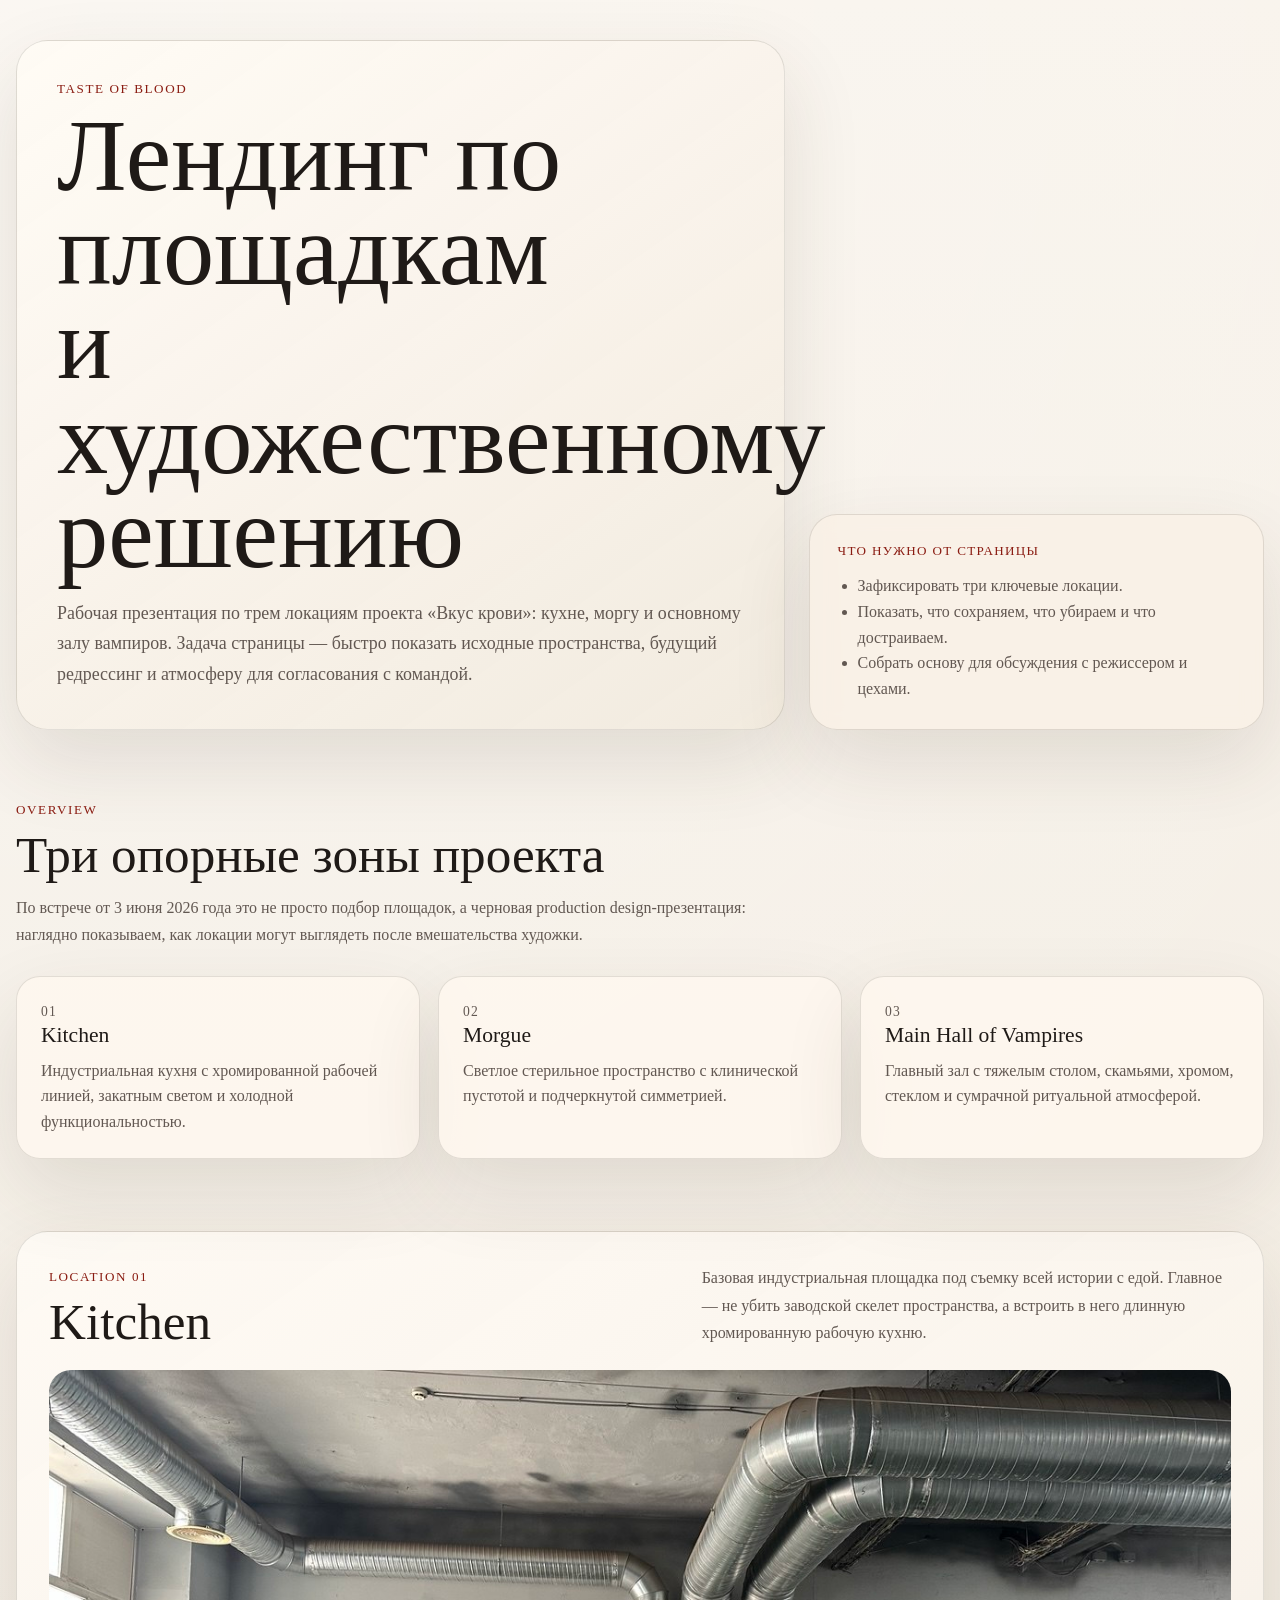
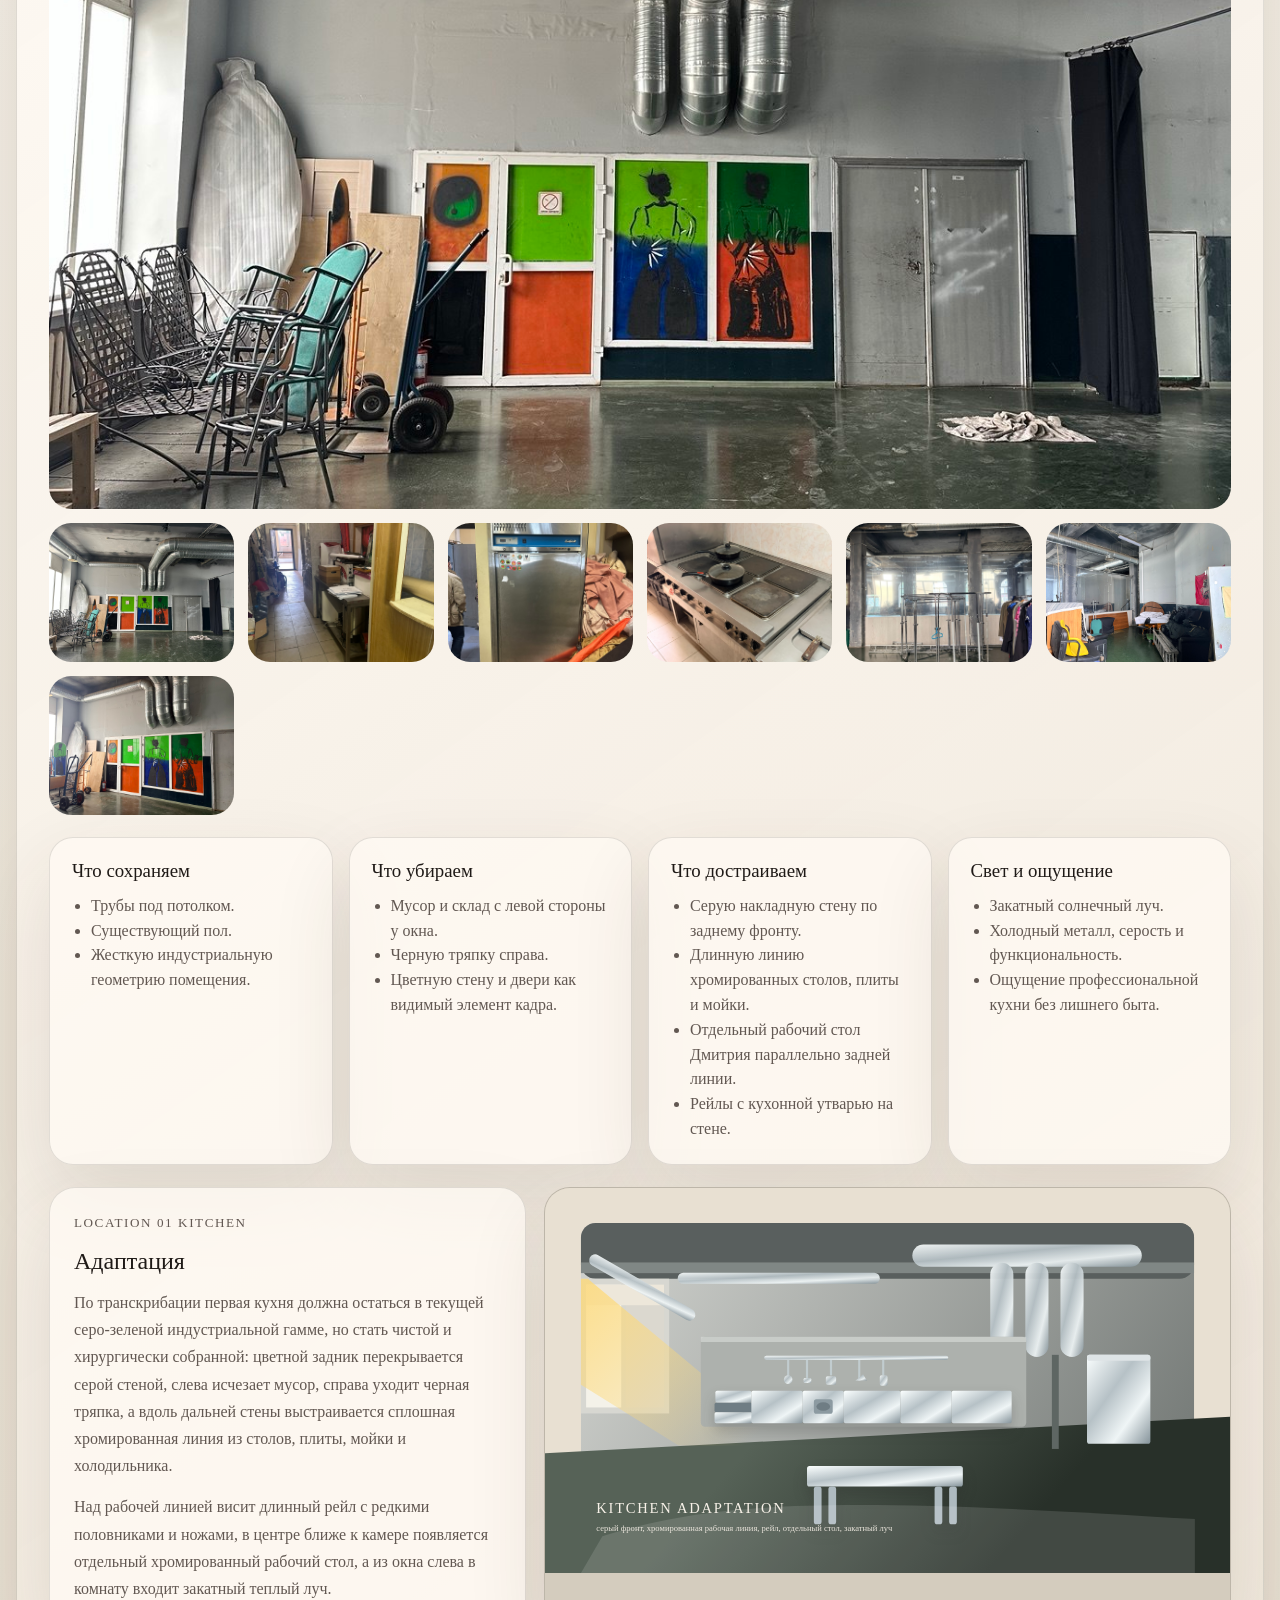
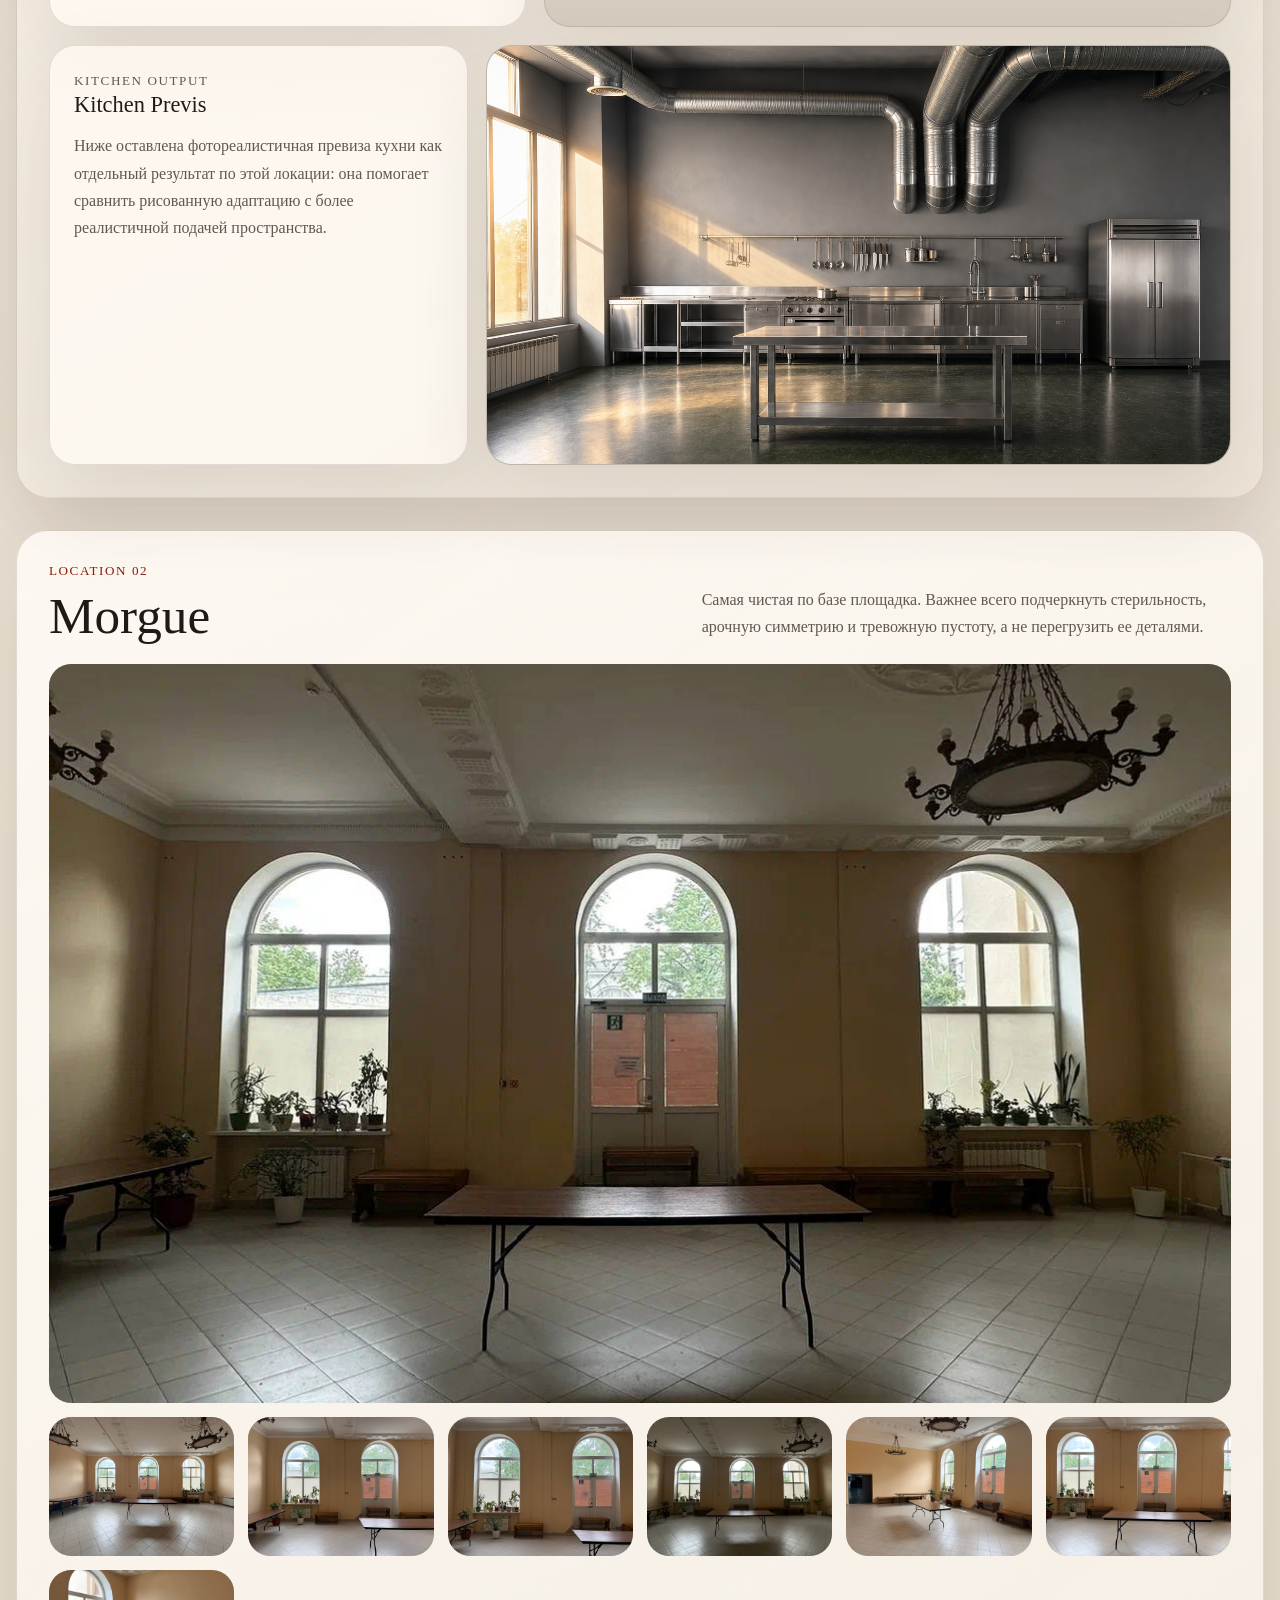
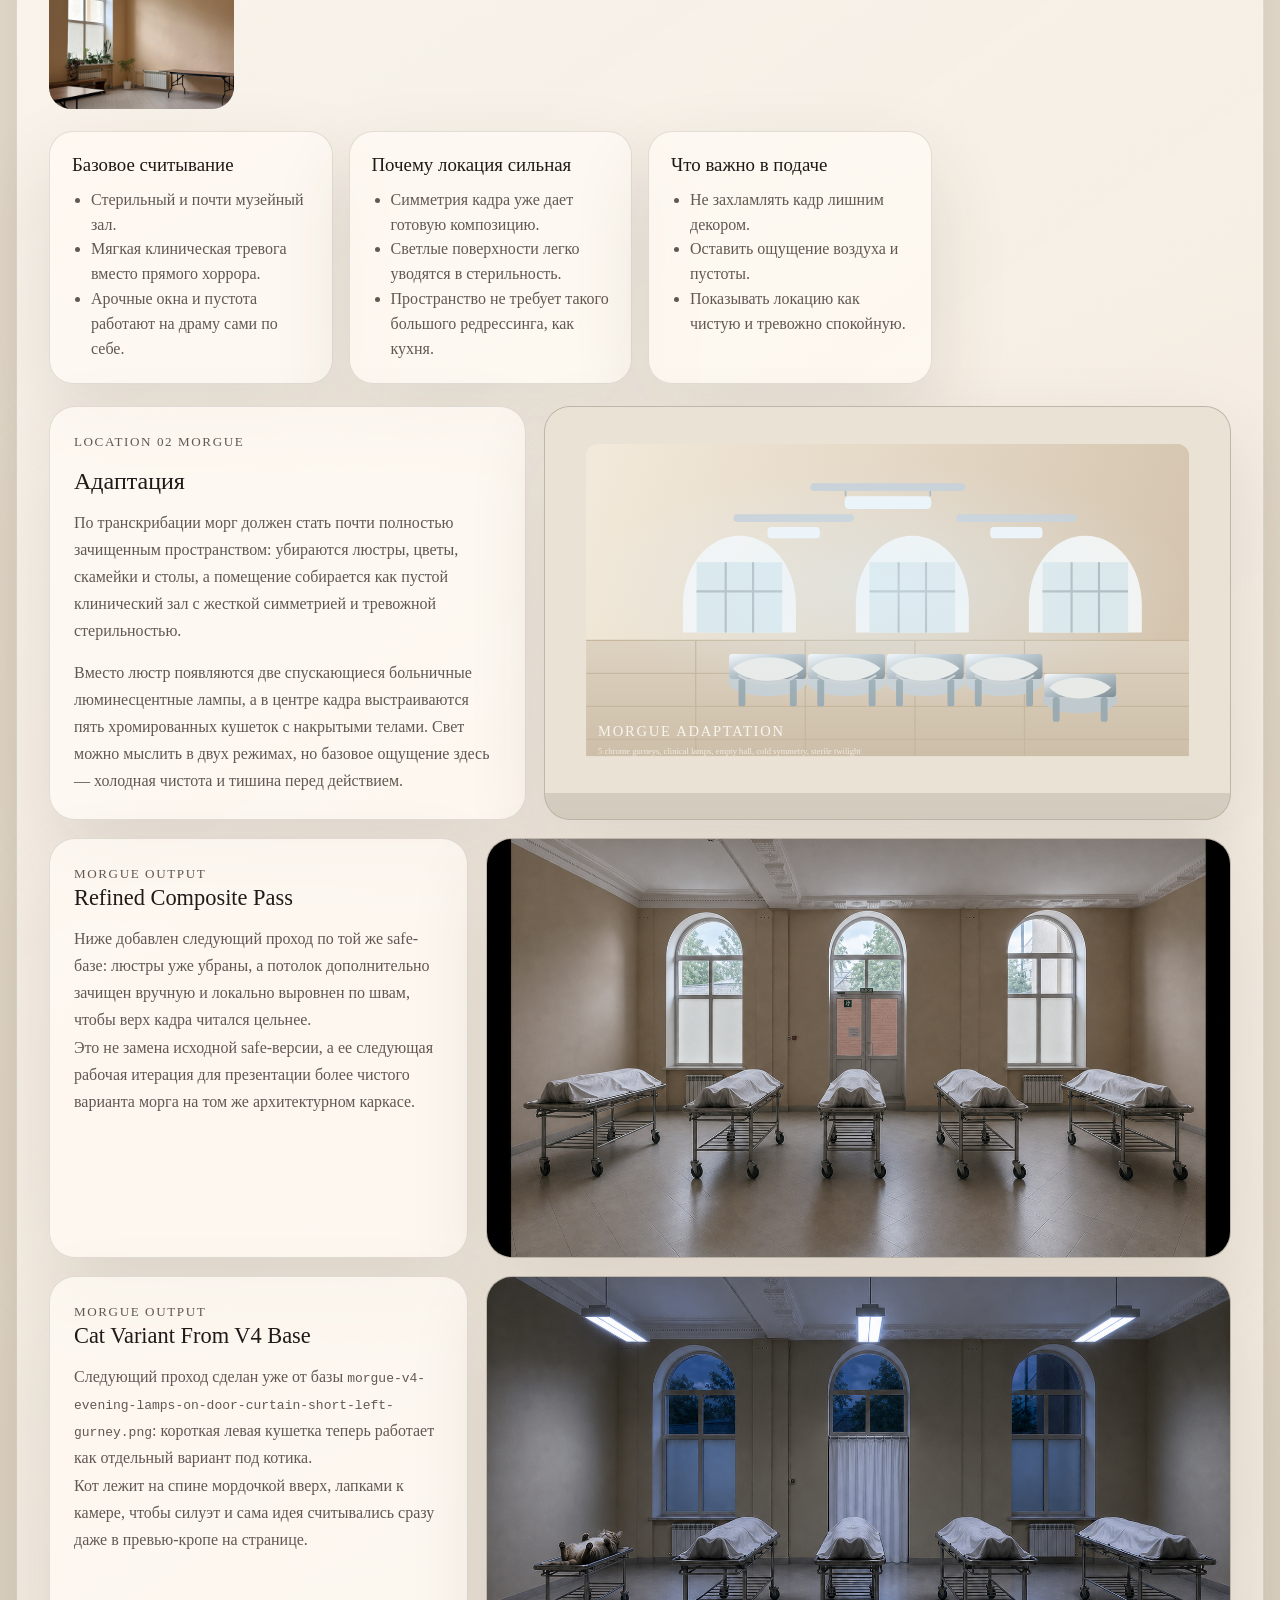
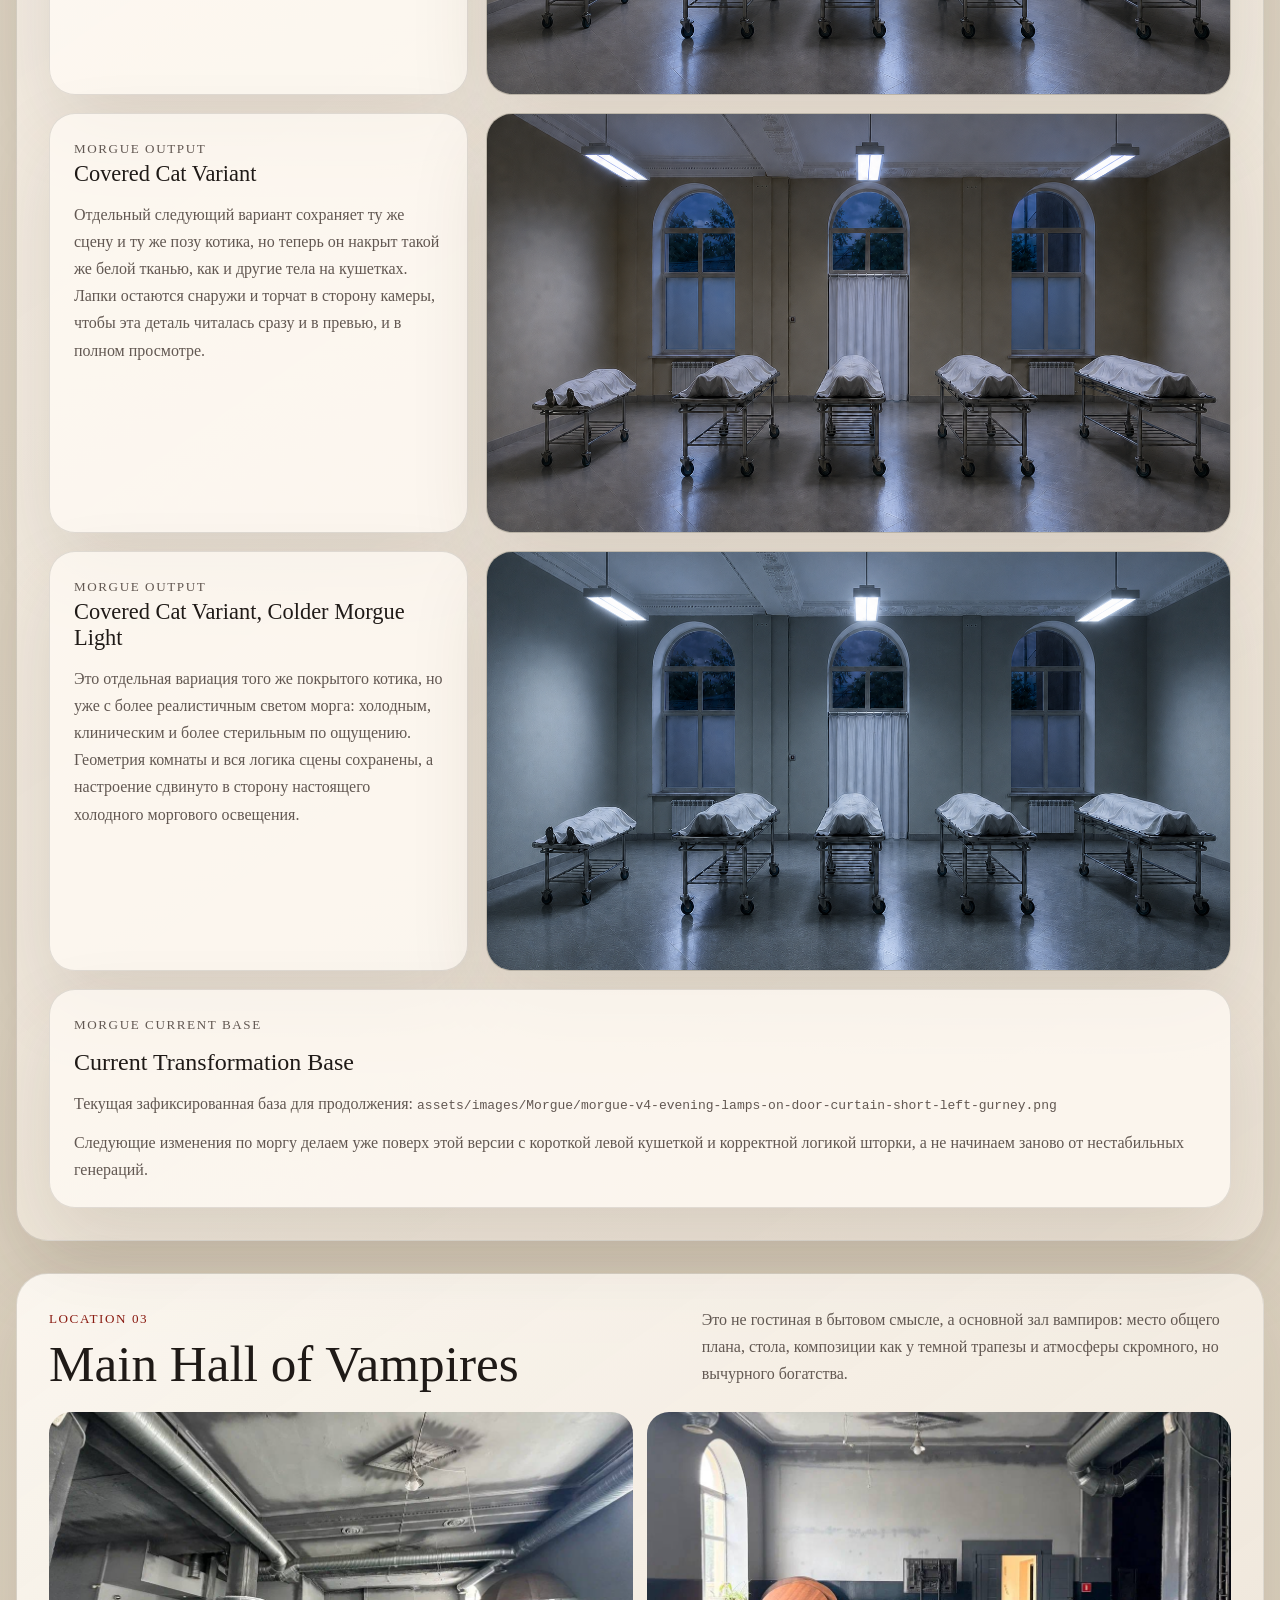
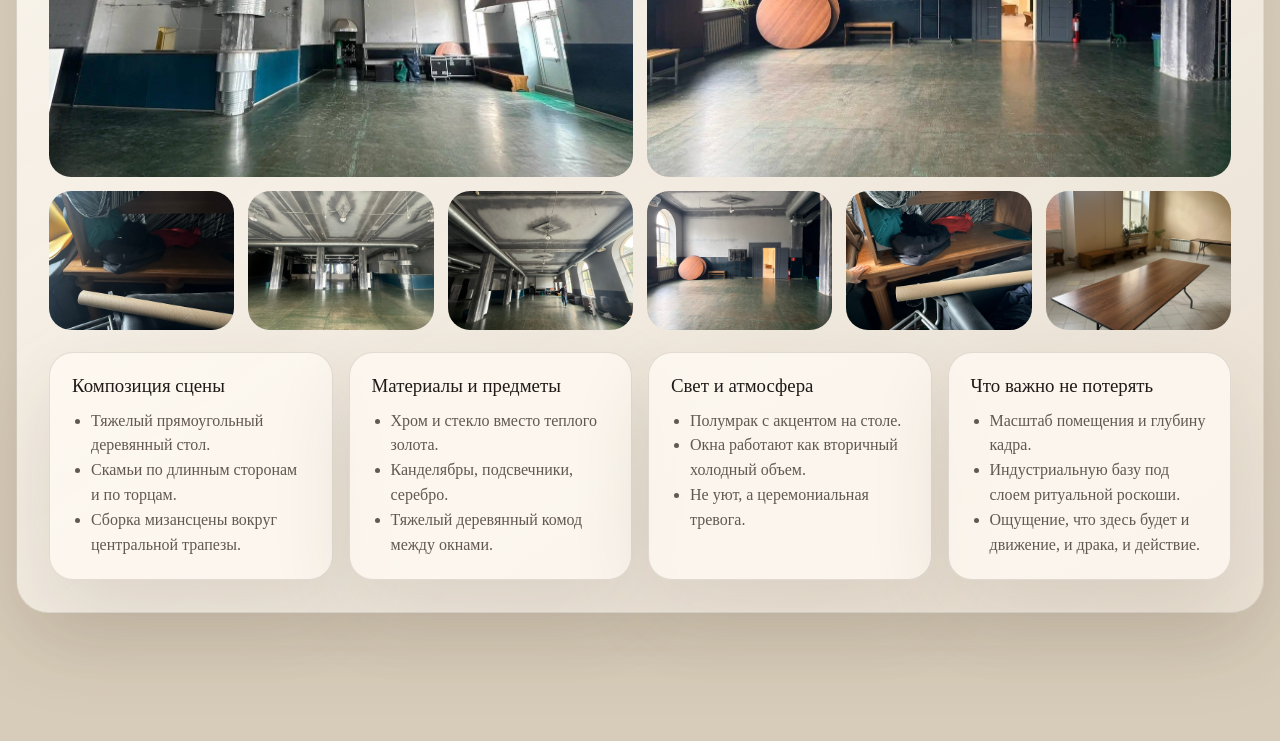
==== commit 46249f4e: "Add colder covered-cat morgue variant" ====
--- a/index.html
+++ b/index.html
@@ -351,6 +351,26 @@
           </a>
         </div>
 
+        <div class="previs-block" aria-labelledby="morgue-previs-v9-title">
+          <div class="previs-copy">
+            <p class="eyebrow">Morgue Output</p>
+            <h3 id="morgue-previs-v9-title">Covered Cat Variant, Colder Morgue Light</h3>
+            <p>
+              Это отдельная вариация того же покрытого котика, но уже с более
+              реалистичным светом морга: холодным, клиническим и более
+              стерильным по ощущению.
+            </p>
+            <p>
+              Геометрия комнаты и вся логика сцены сохранены, а настроение
+              сдвинуто в сторону настоящего холодного моргового освещения.
+            </p>
+          </div>
+
+          <a class="previs-visual" href="./assets/images/Morgue/morgue-v9-covered-cat-cold-clinical-morgue-light.png" data-lightbox>
+            <img src="./assets/images/Morgue/morgue-v9-covered-cat-cold-clinical-morgue-light.png" alt="Холодный клинический вариант морга: котик на левой короткой кушетке накрыт белой тканью, лапки торчат наружу, а свет более стерильный и морговый" />
+          </a>
+        </div>
+
         <div class="workflow-block">
           <div class="workflow-copy">
             <p class="eyebrow">Morgue Current Base</p>
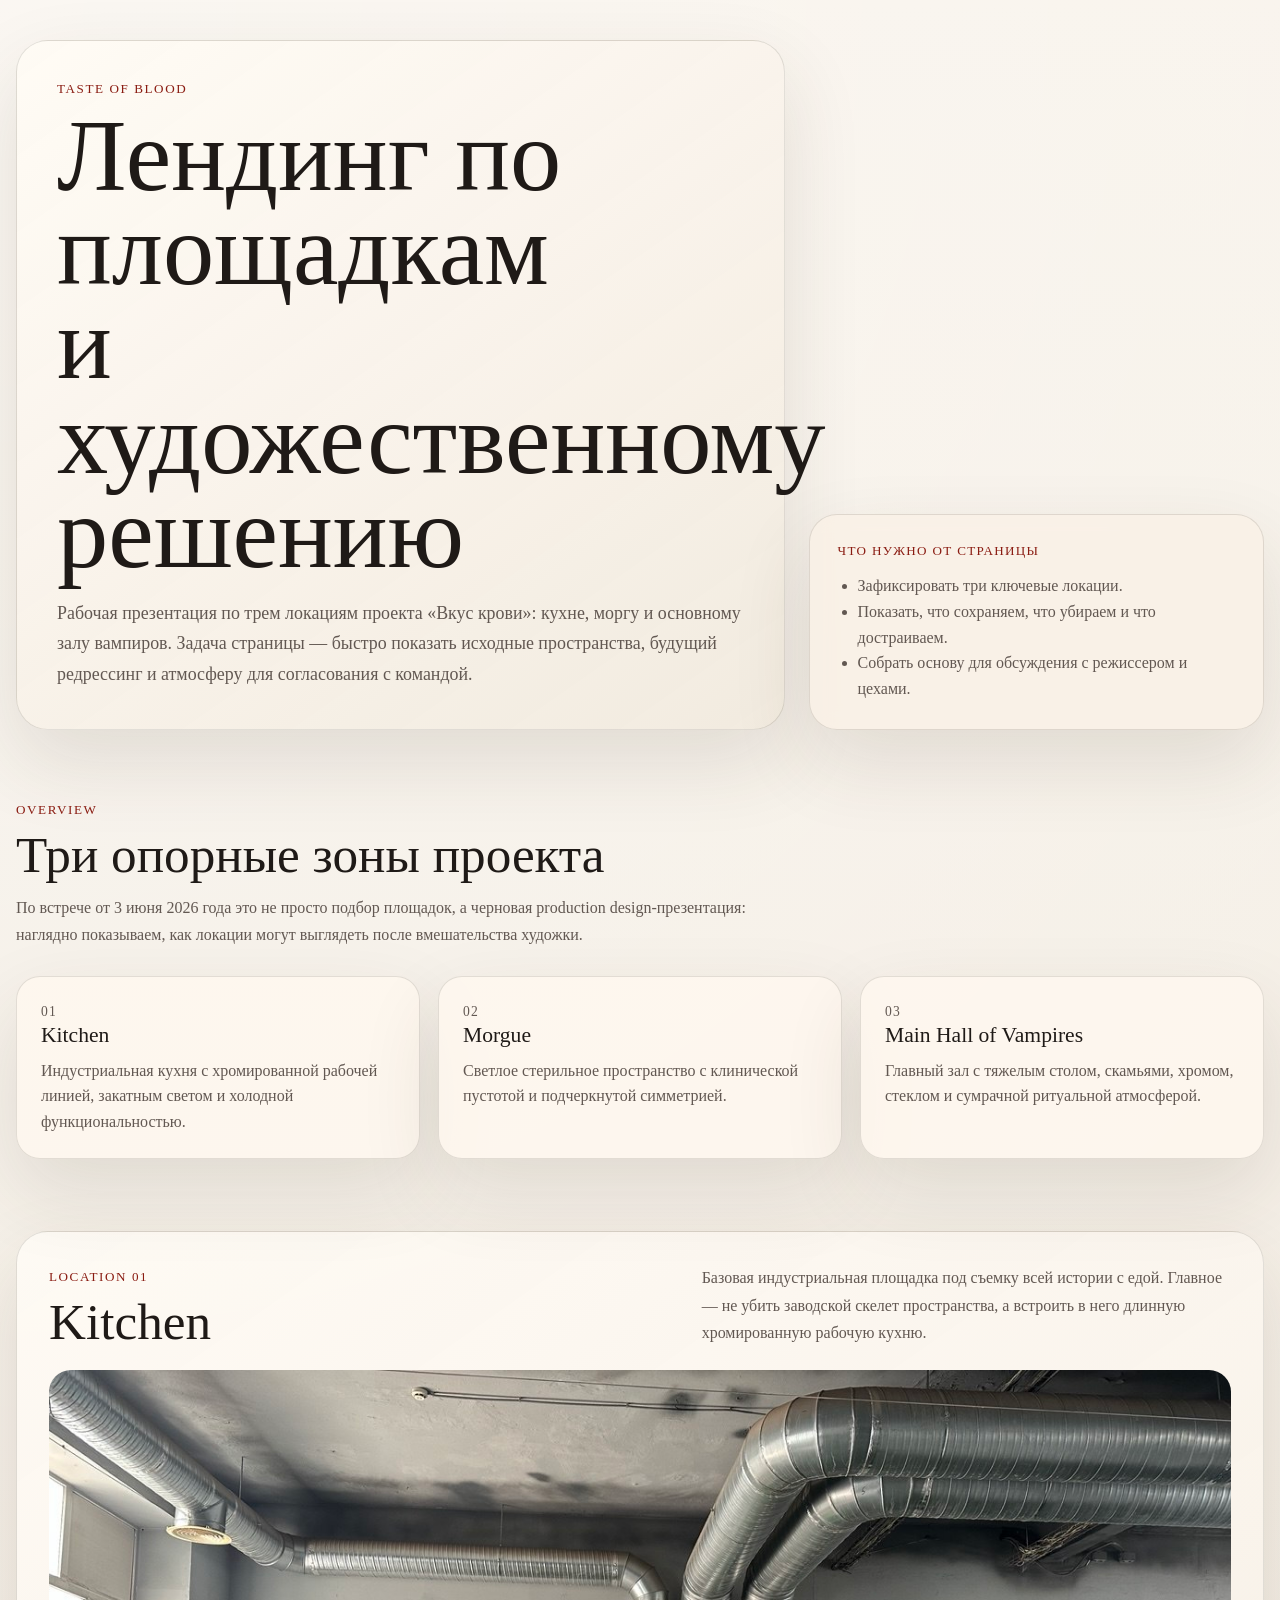
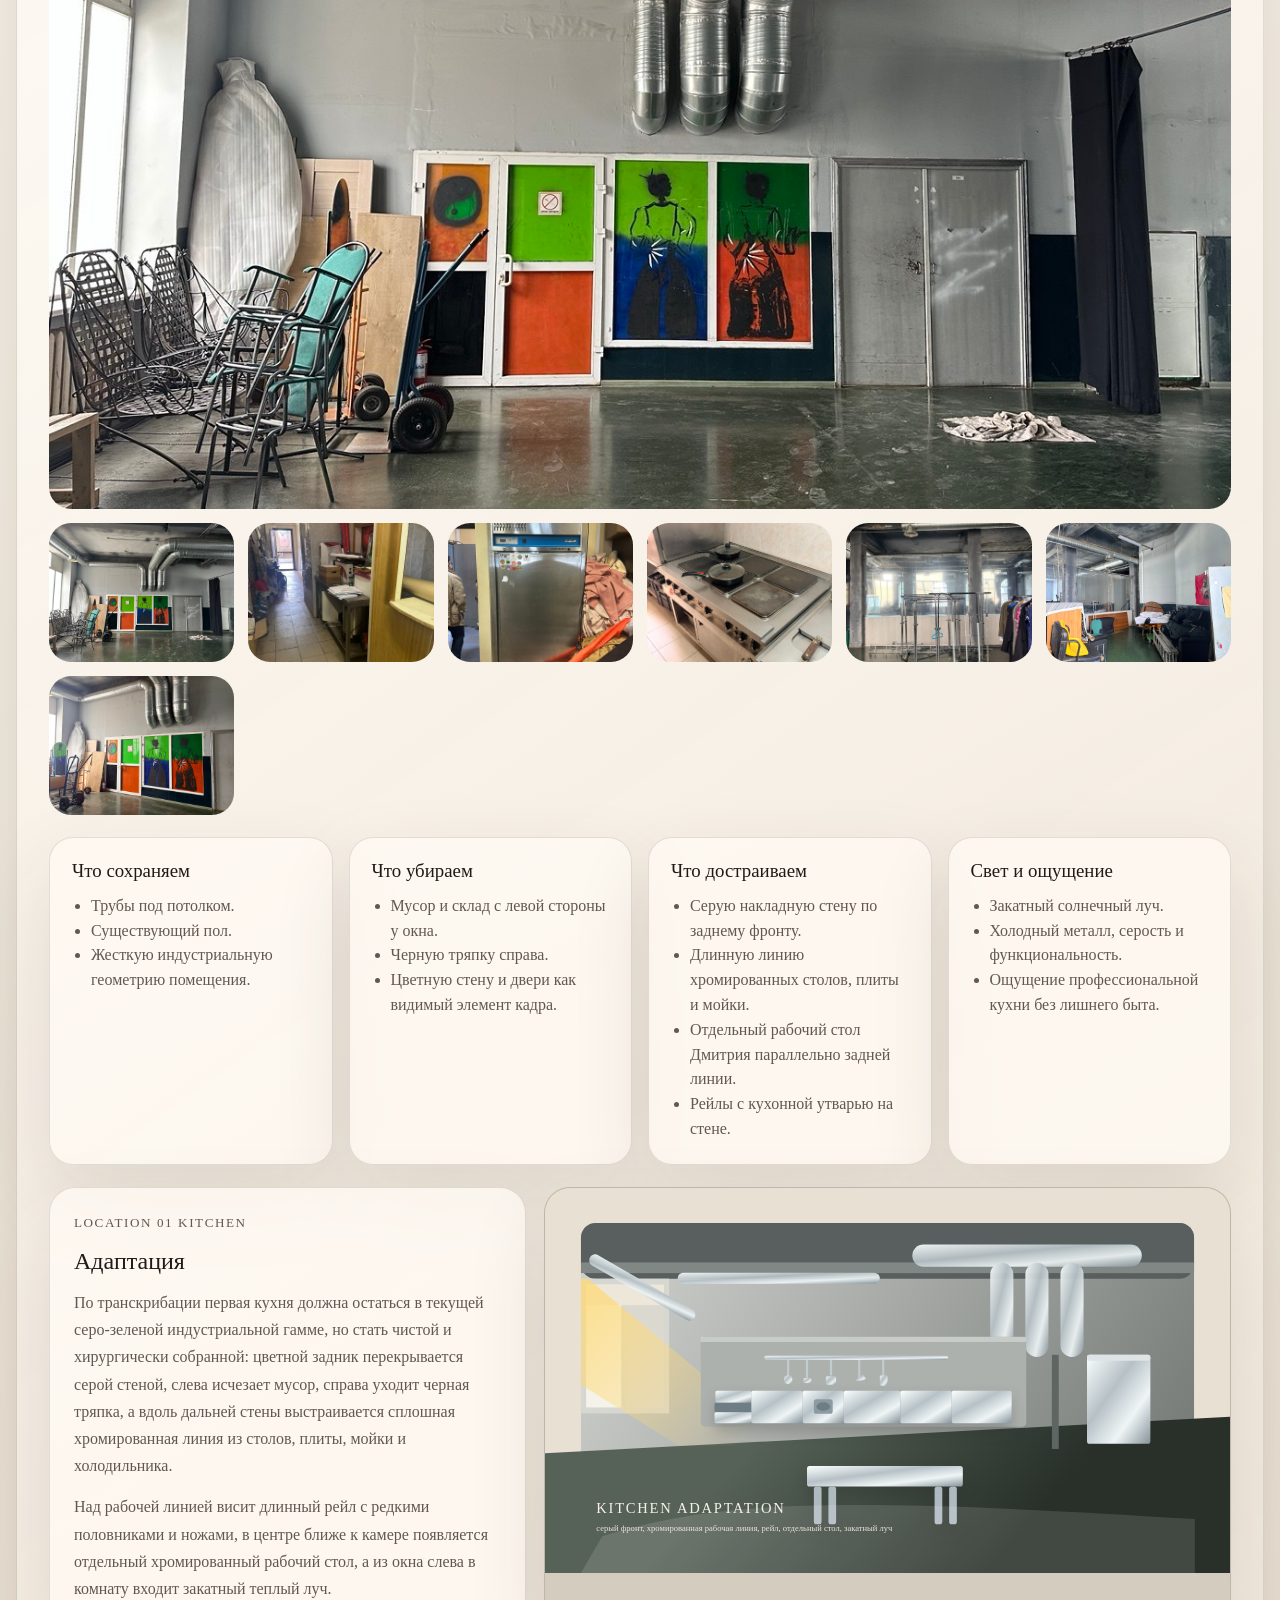
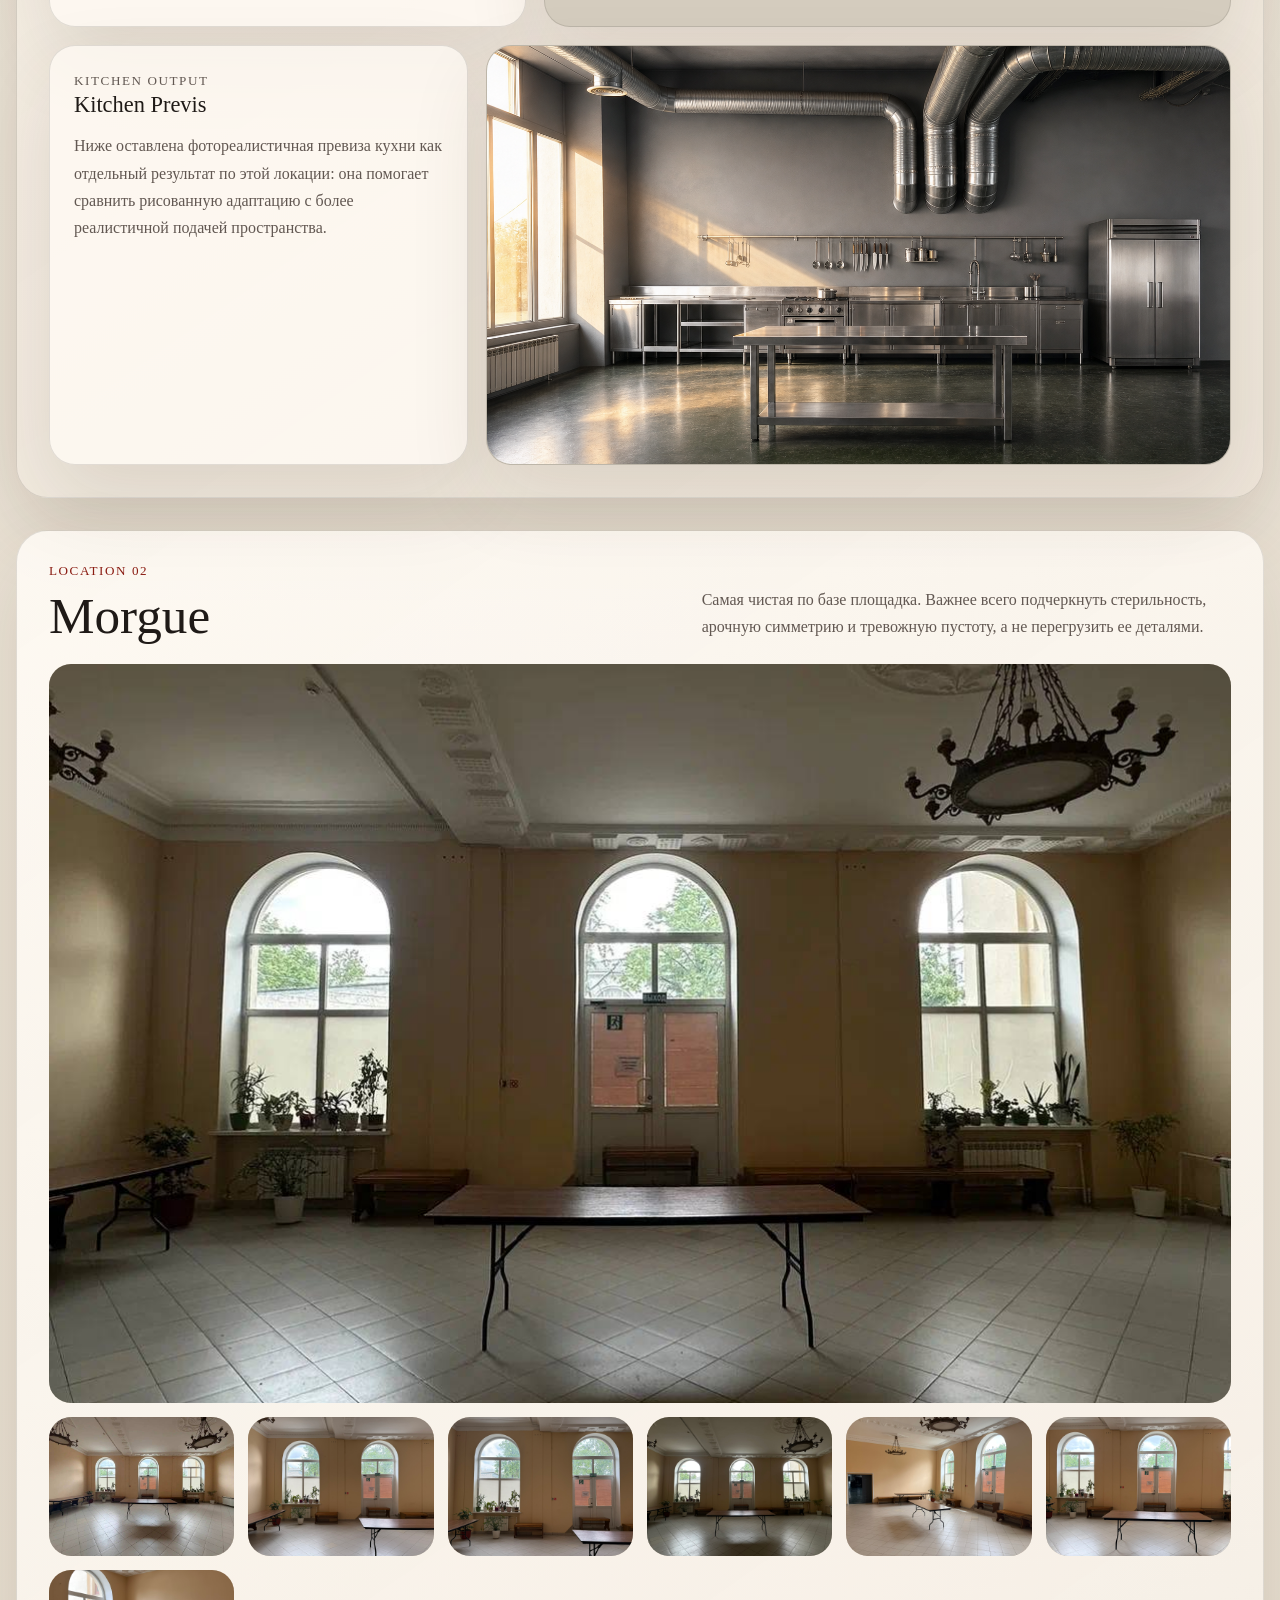
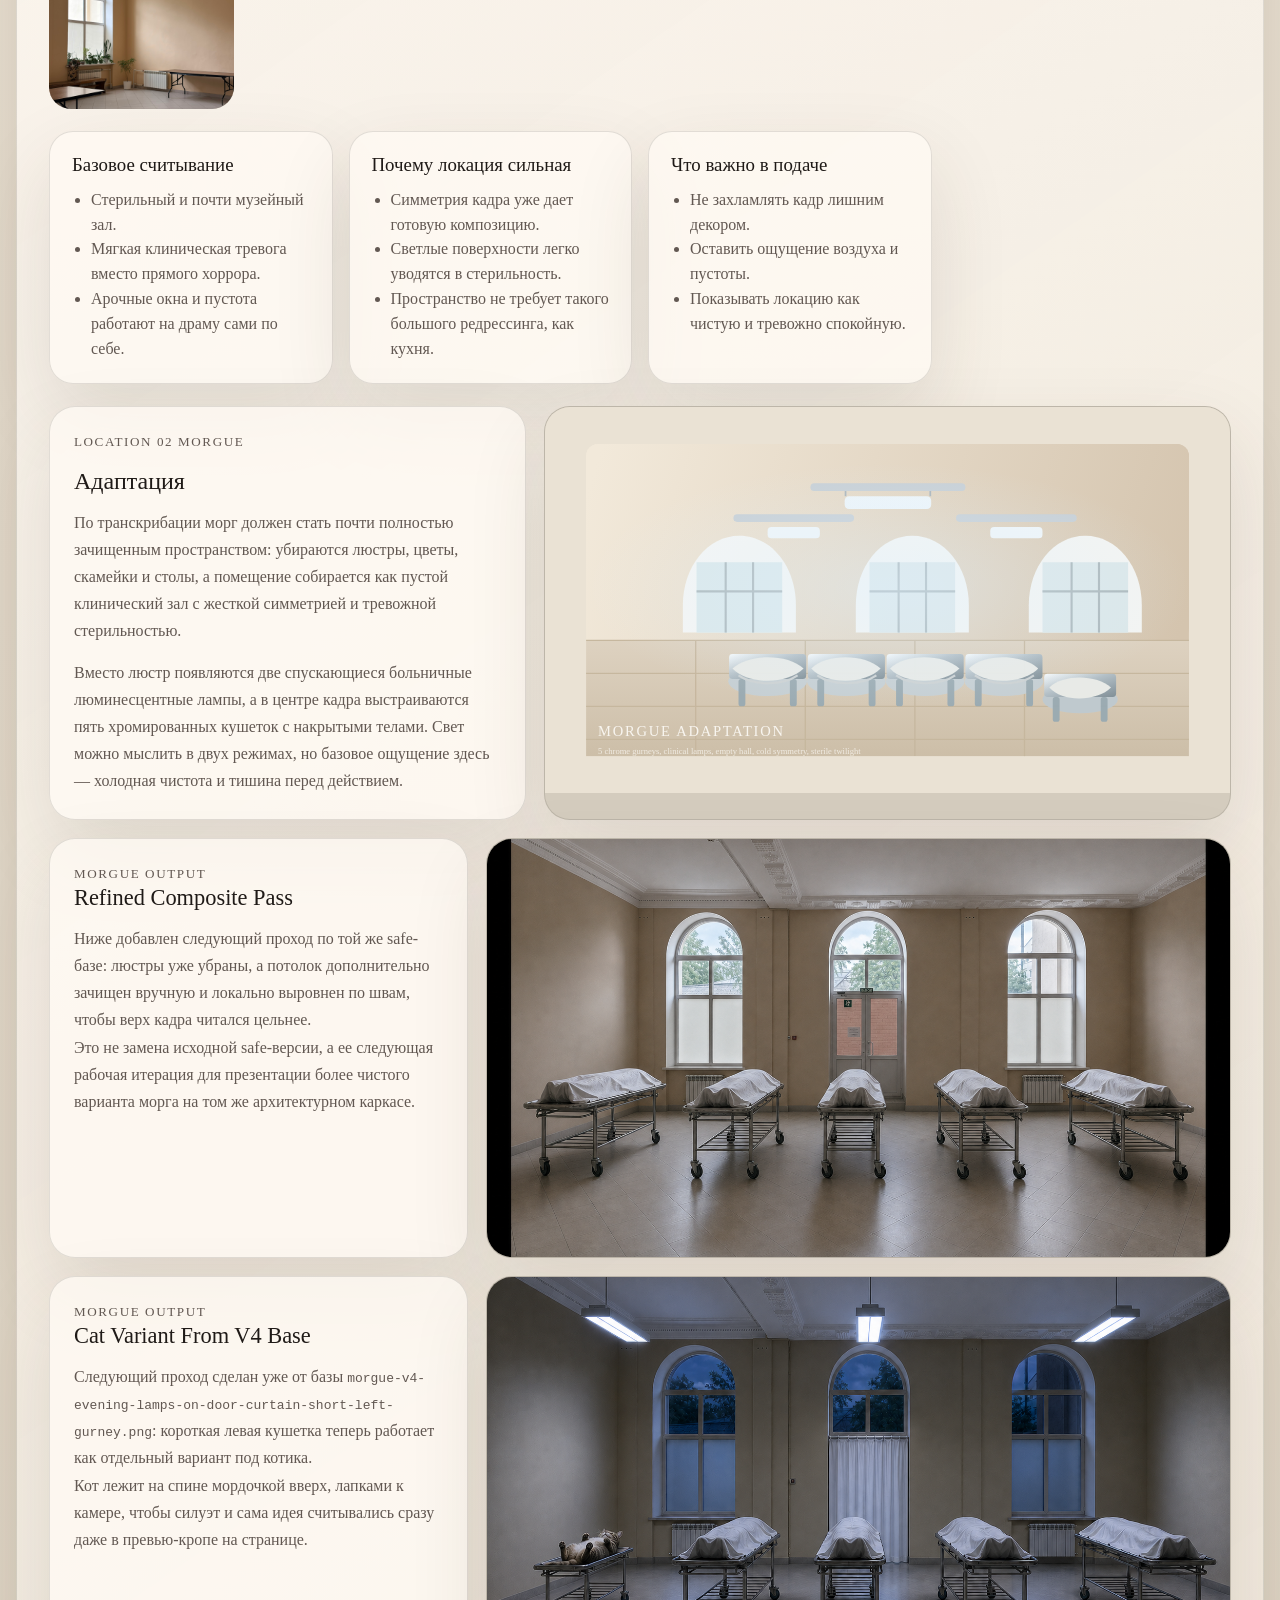
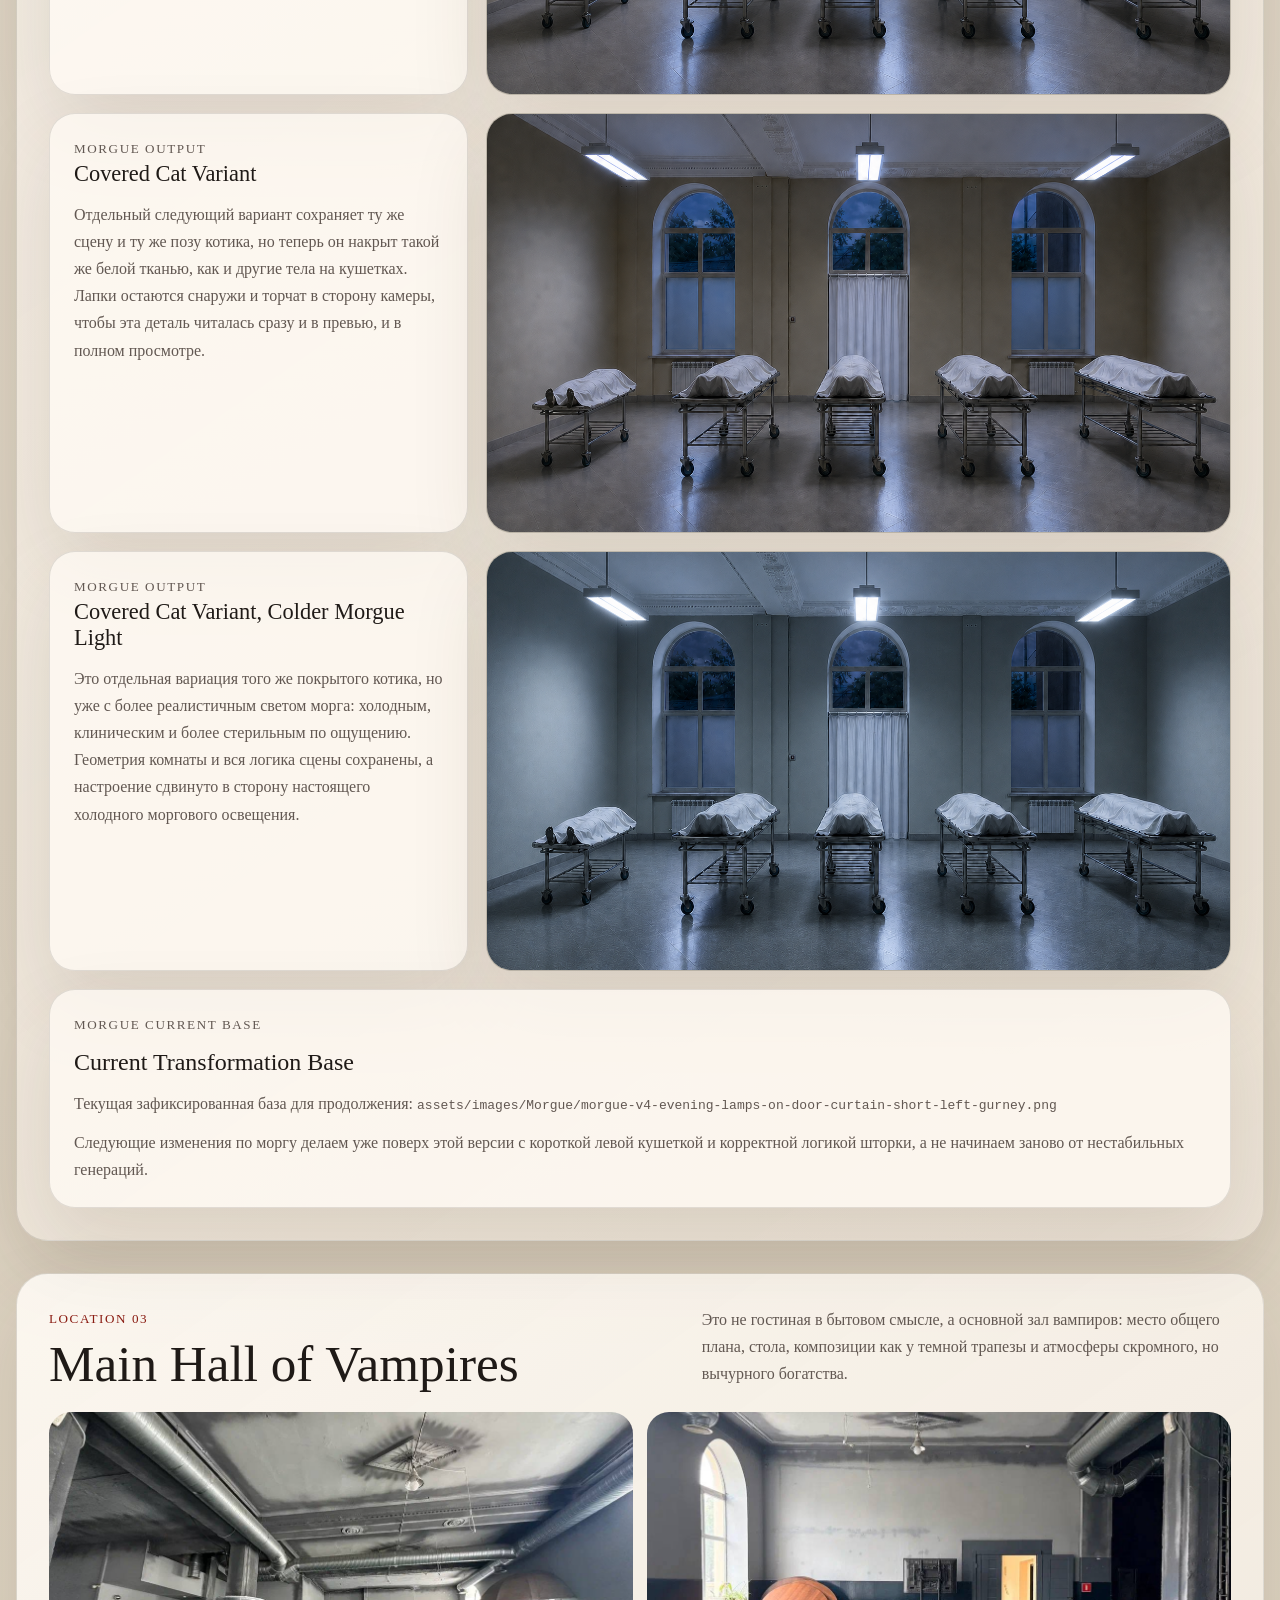
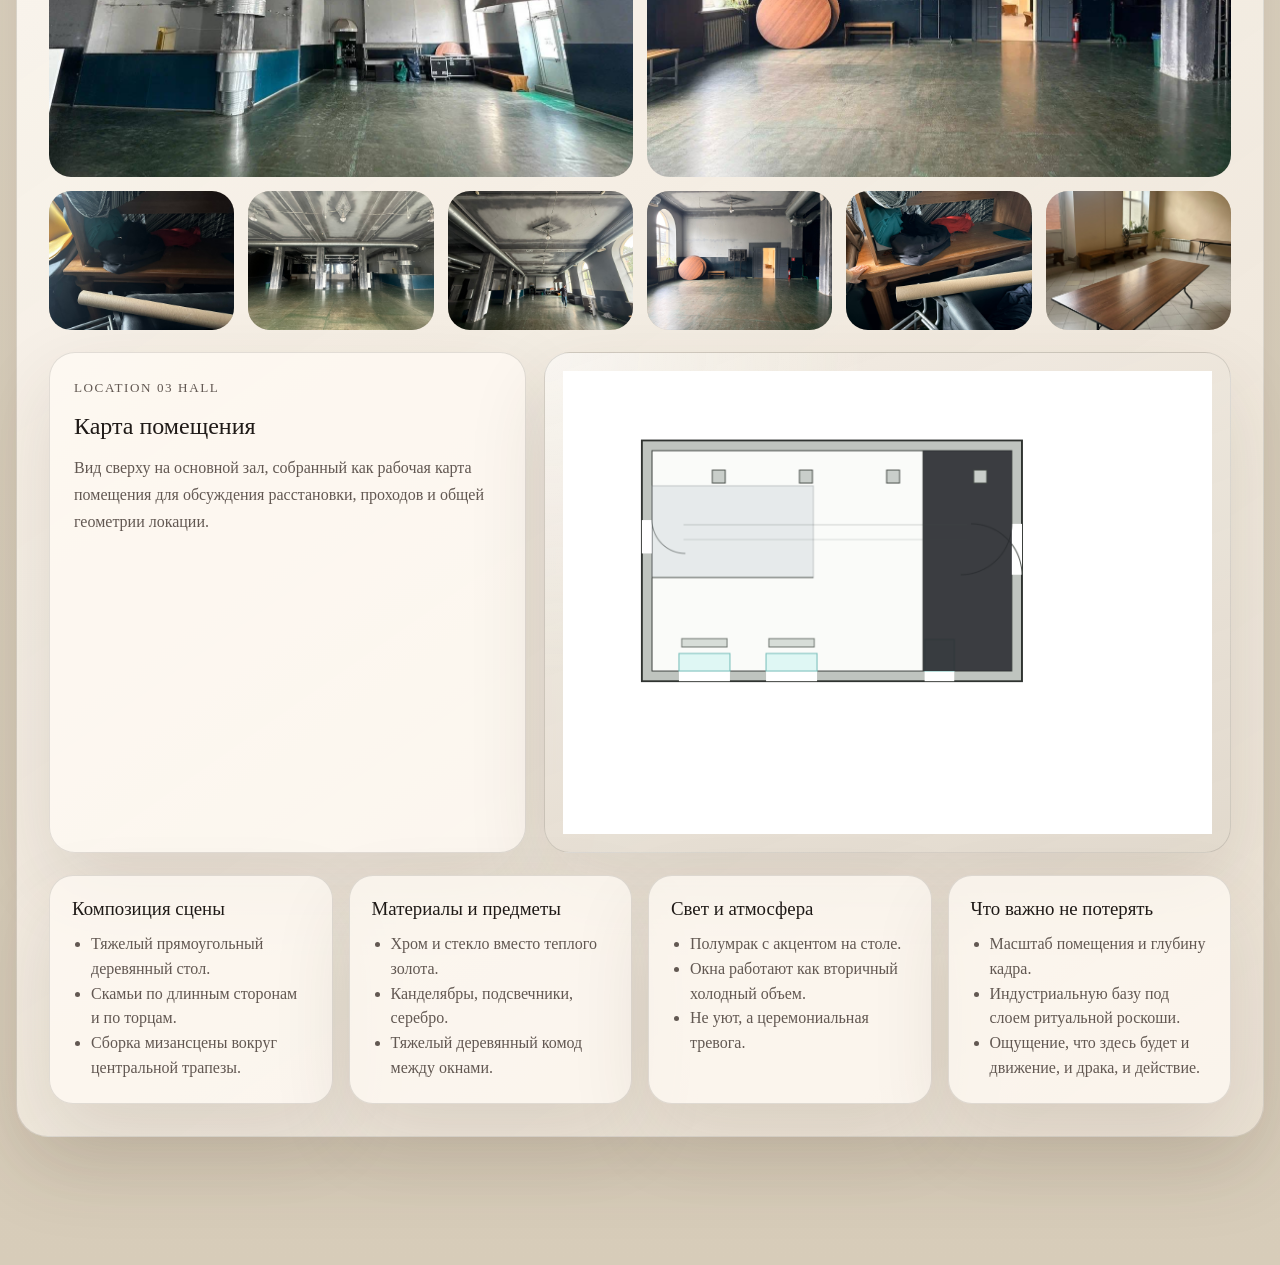
==== commit 5456db0d: "Add living room top-view map to landing" ====
--- a/index.html
+++ b/index.html
@@ -431,6 +431,21 @@
           </a>
         </div>
 
+        <div class="adaptation-block hall-map-block" aria-labelledby="hall-map-title">
+          <div class="adaptation-copy">
+            <p class="eyebrow">Location 03 Hall</p>
+            <h3 id="hall-map-title">Карта помещения</h3>
+            <p>
+              Вид сверху на основной зал, собранный как рабочая карта помещения
+              для обсуждения расстановки, проходов и общей геометрии локации.
+            </p>
+          </div>
+
+          <a class="adaptation-visual hall-map-visual" href="./assets/references/living-room-top-view-clean.png" data-lightbox>
+            <img src="./assets/references/living-room-top-view-clean.png" alt="Карта помещения основного зала вампиров, вид сверху" />
+          </a>
+        </div>
+
         <div class="notes-grid">
           <article class="note-card">
             <h3>Композиция сцены</h3>
--- a/src/styles/main.css
+++ b/src/styles/main.css
@@ -544,6 +544,23 @@
 .adaptation-visual img {
   aspect-ratio: 16 / 9;
   object-fit: cover;
+}
+
+.hall-map-block {
+  margin-bottom: 22px;
+}
+
+.hall-map-visual {
+  min-height: 320px;
+  background:
+    radial-gradient(circle at top left, rgba(255, 255, 255, 0.45), transparent 38%),
+    linear-gradient(160deg, rgba(242, 236, 227, 0.96), rgba(224, 216, 204, 0.9));
+}
+
+.hall-map-visual img {
+  aspect-ratio: auto;
+  object-fit: contain;
+  padding: 18px;
 }
 
 .prompt-stack {
@@ -701,4 +718,12 @@
     min-height: 220px;
     aspect-ratio: auto;
   }
-}
+
+  .hall-map-visual {
+    min-height: 240px;
+  }
+
+  .hall-map-visual img {
+    padding: 12px;
+  }
+}
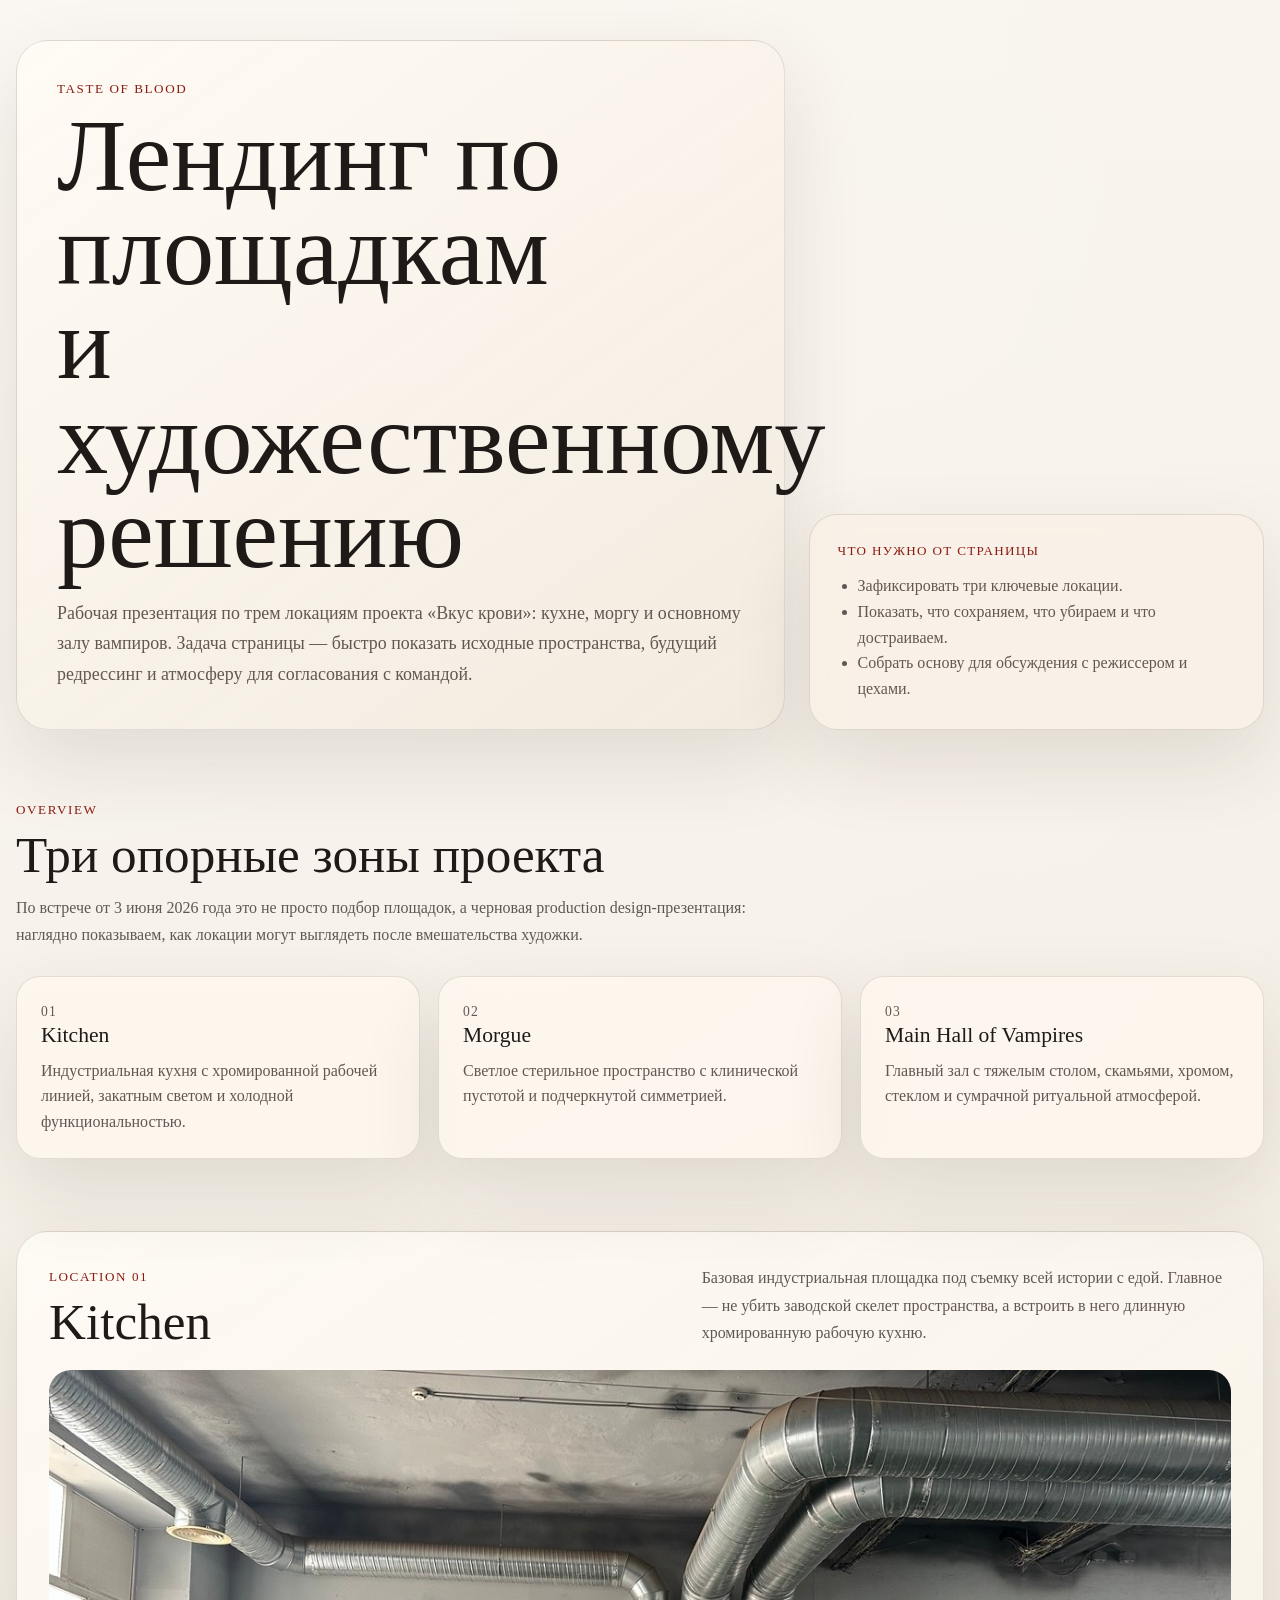
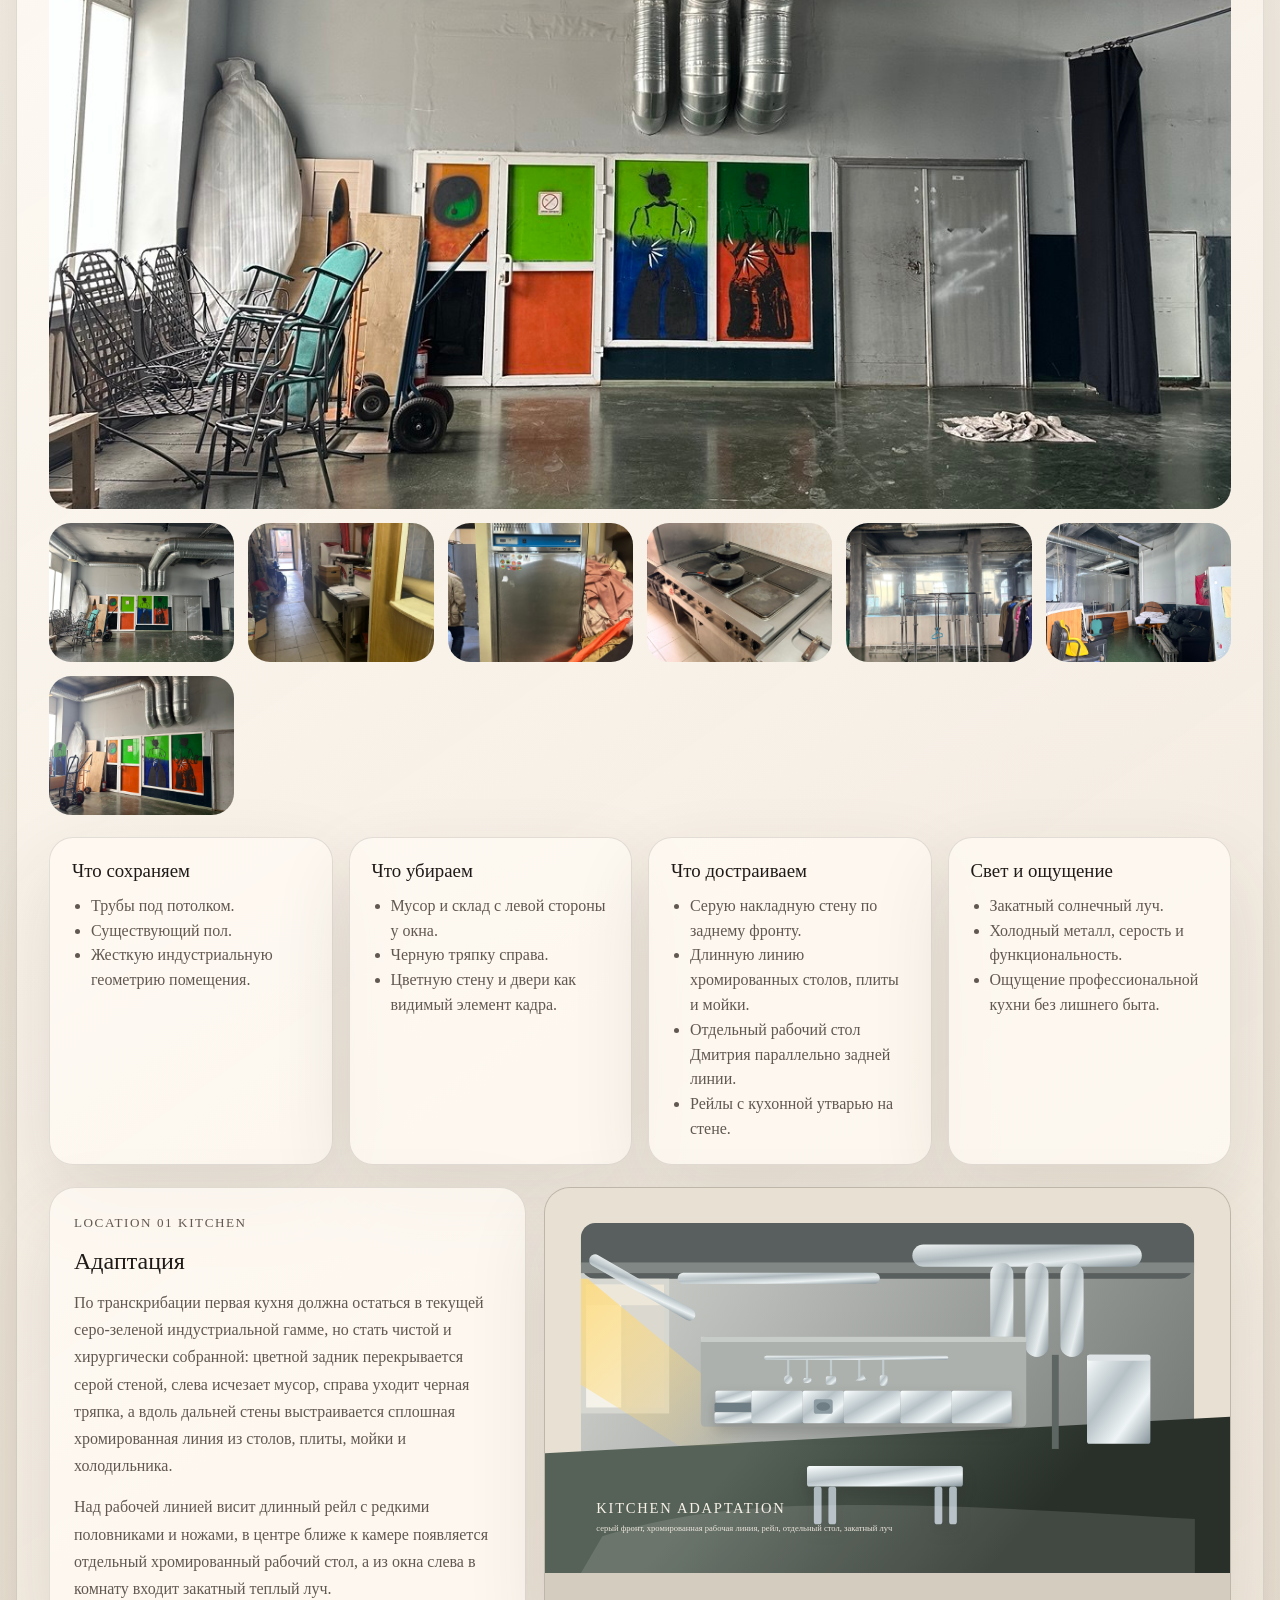
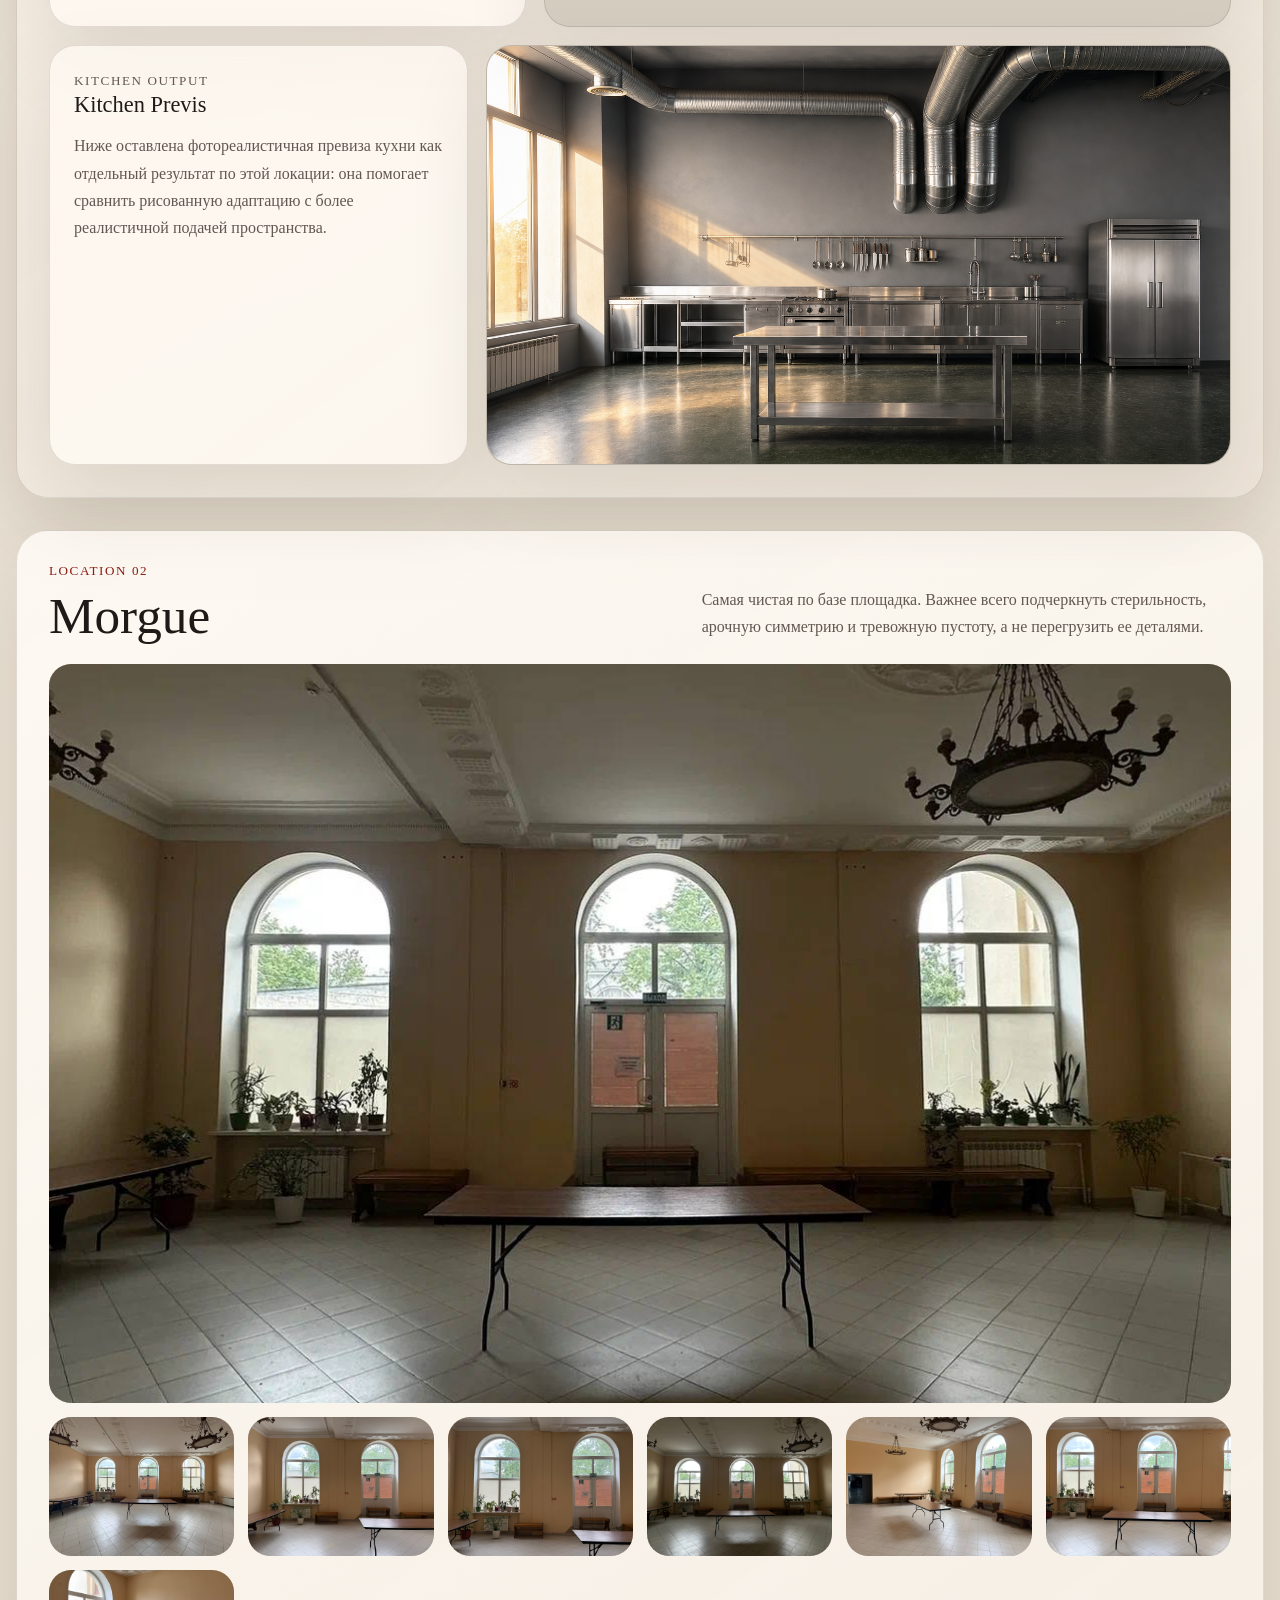
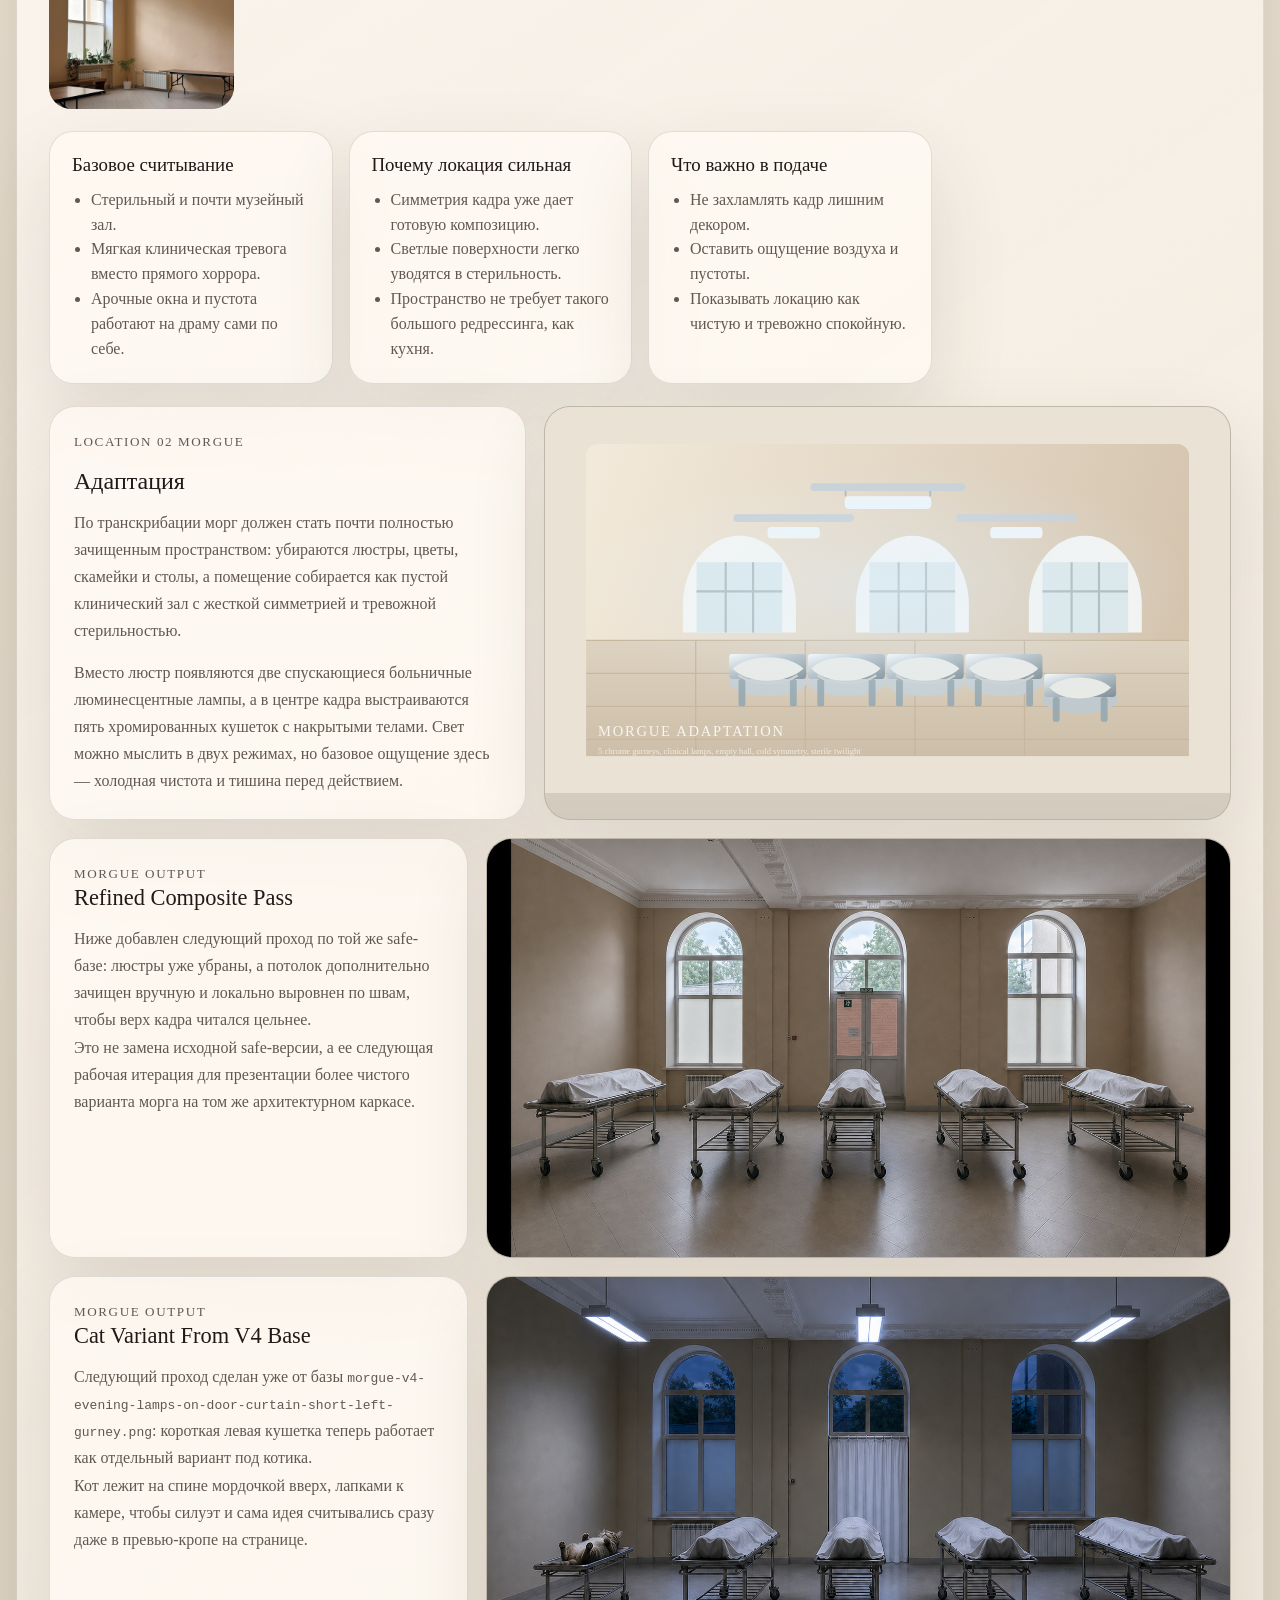
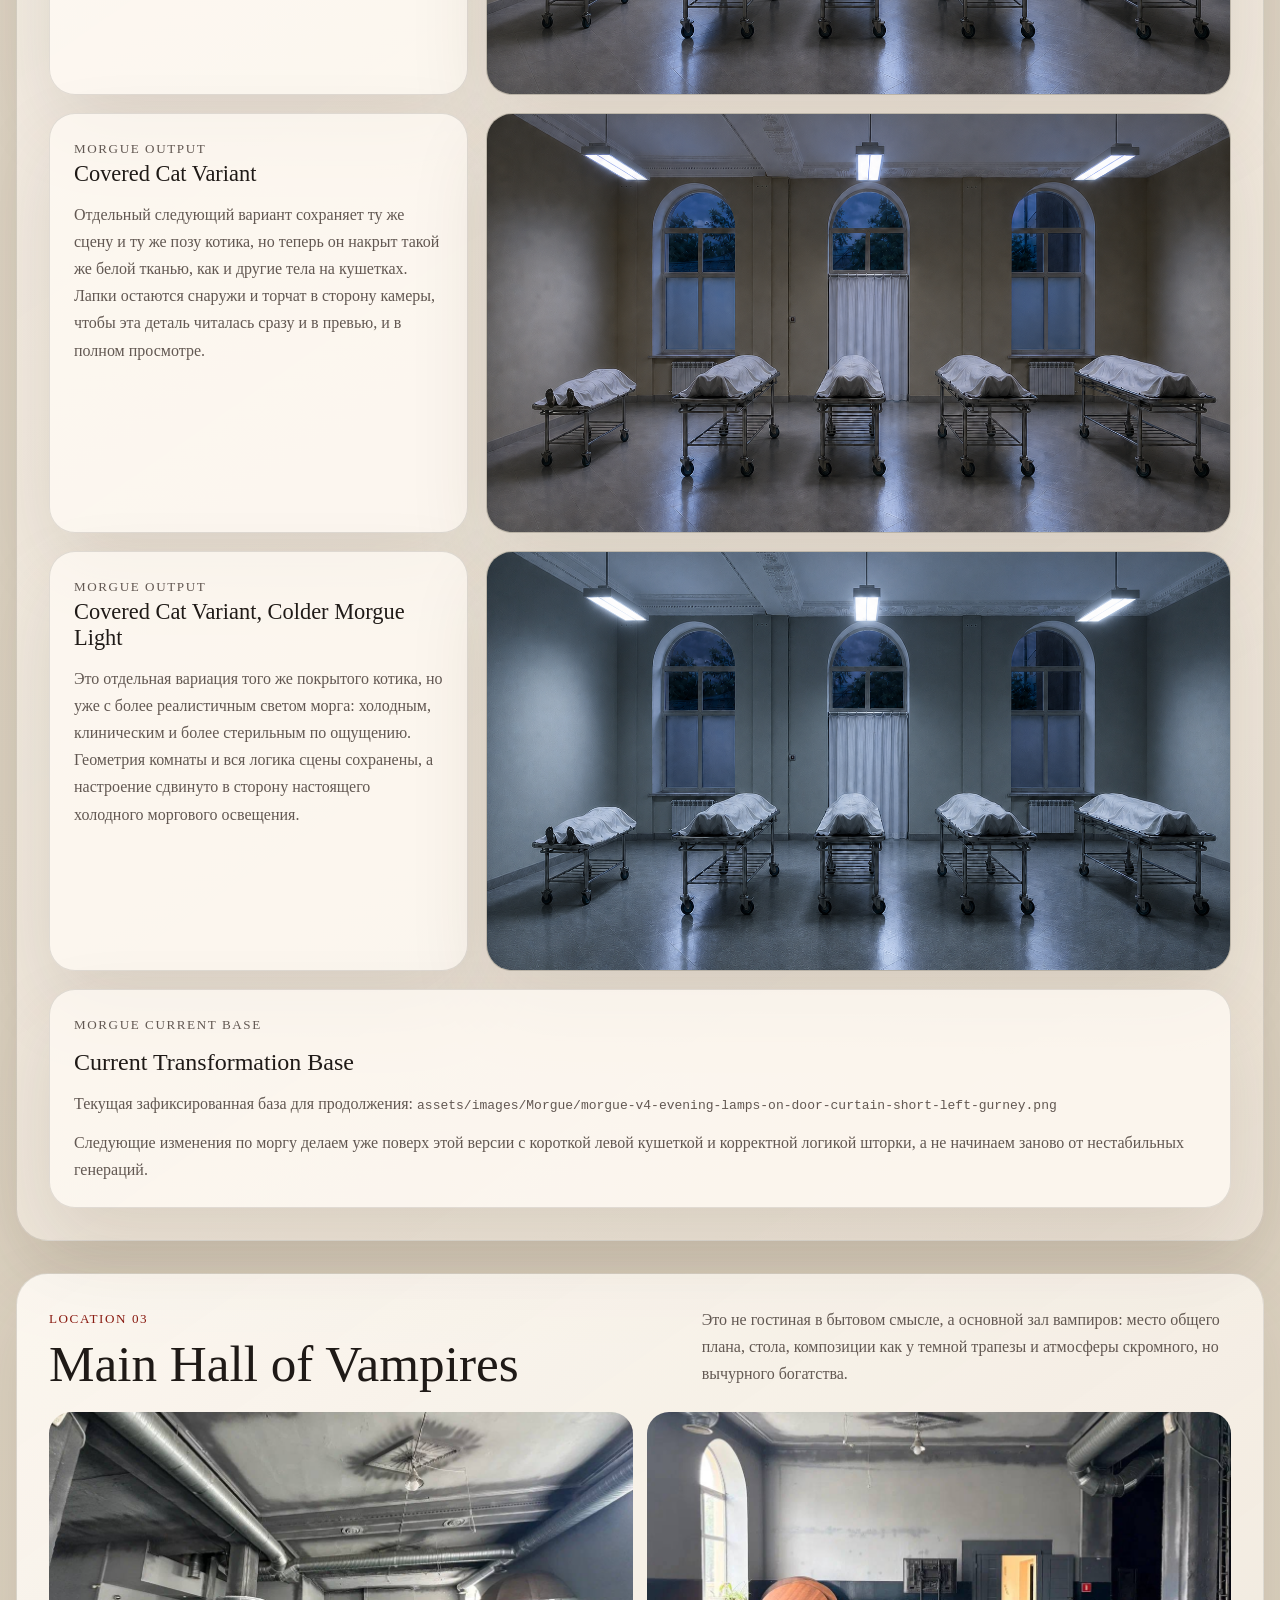
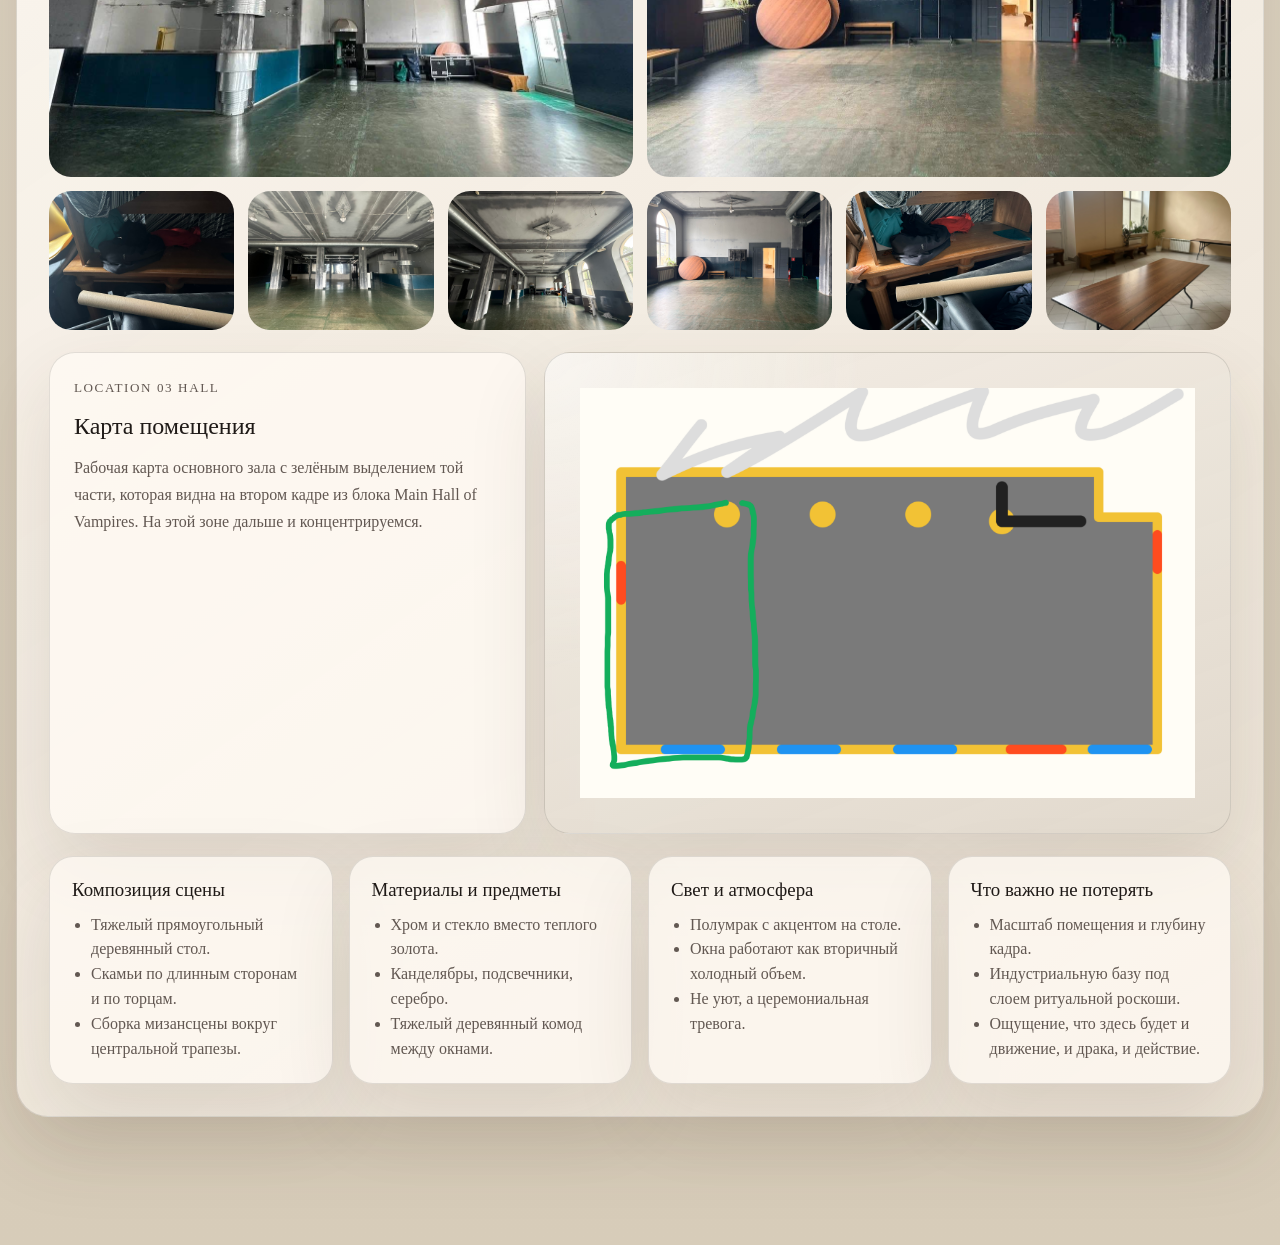
==== commit a3c58b6c: "Update hall map with second-frame focus area" ====
--- a/index.html
+++ b/index.html
@@ -436,13 +436,14 @@
             <p class="eyebrow">Location 03 Hall</p>
             <h3 id="hall-map-title">Карта помещения</h3>
             <p>
-              Вид сверху на основной зал, собранный как рабочая карта помещения
-              для обсуждения расстановки, проходов и общей геометрии локации.
-            </p>
-          </div>
-
-          <a class="adaptation-visual hall-map-visual" href="./assets/references/living-room-top-view-clean.png" data-lightbox>
-            <img src="./assets/references/living-room-top-view-clean.png" alt="Карта помещения основного зала вампиров, вид сверху" />
+              Рабочая карта основного зала с зелёным выделением той части,
+              которая видна на втором кадре из блока Main Hall of Vampires. На
+              этой зоне дальше и концентрируемся.
+            </p>
+          </div>
+
+          <a class="adaptation-visual hall-map-visual" href="./assets/references/plan_room_кадр_2.png" data-lightbox>
+            <img src="./assets/references/plan_room_кадр_2.png" alt="Карта помещения основного зала вампиров с зелёным выделением зоны второго кадра" />
           </a>
         </div>
 
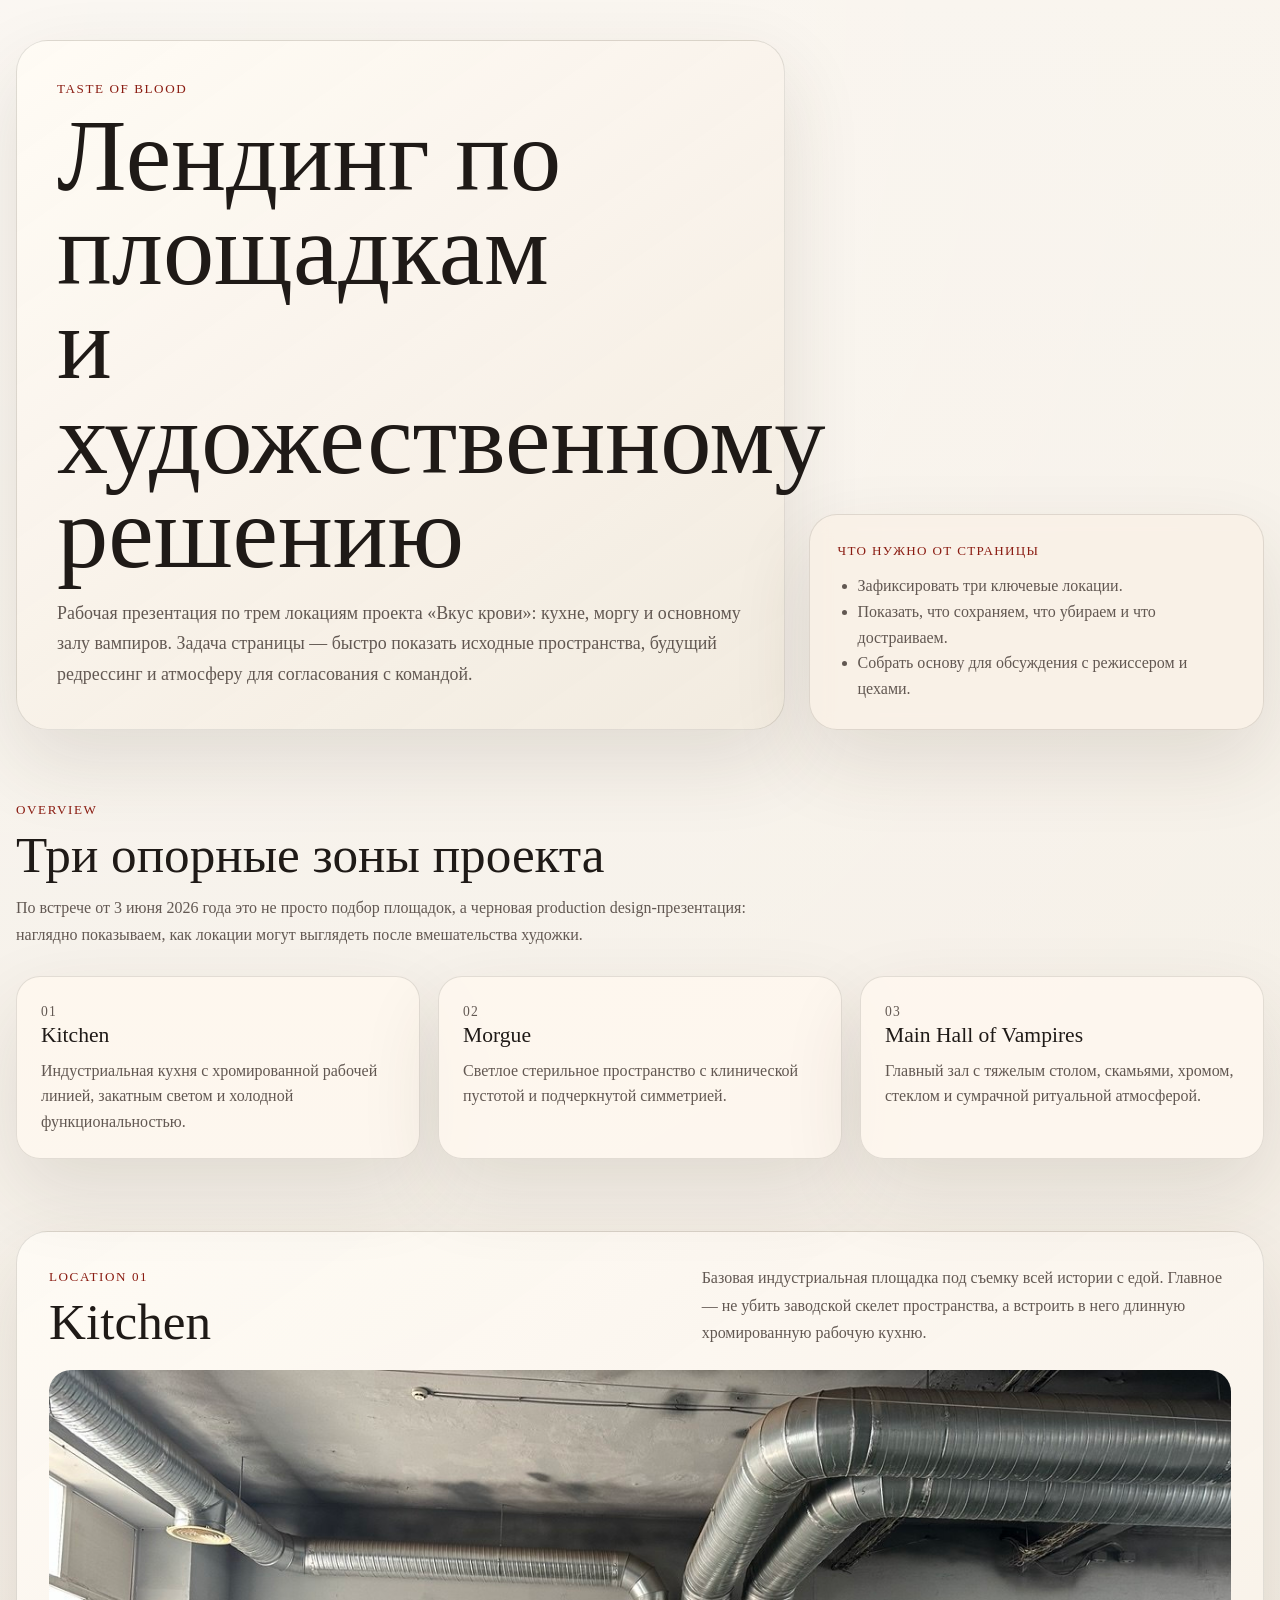
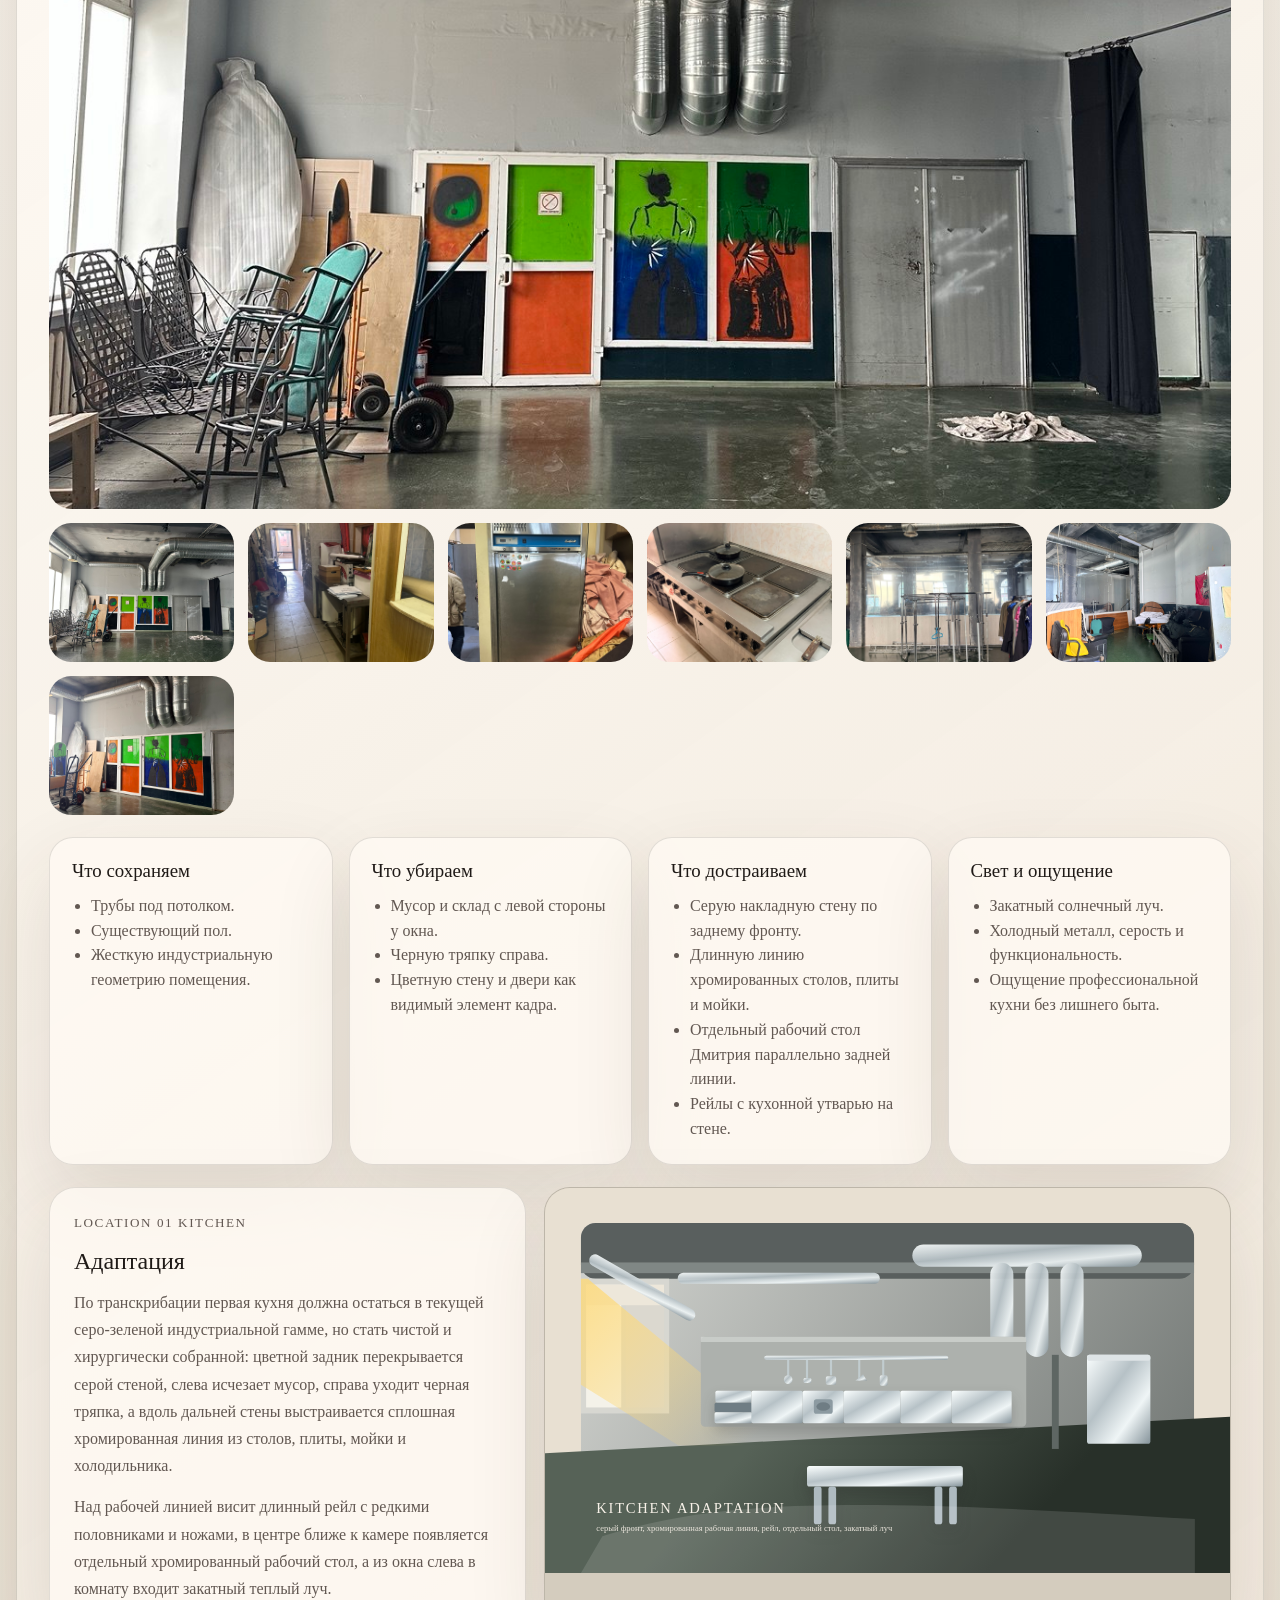
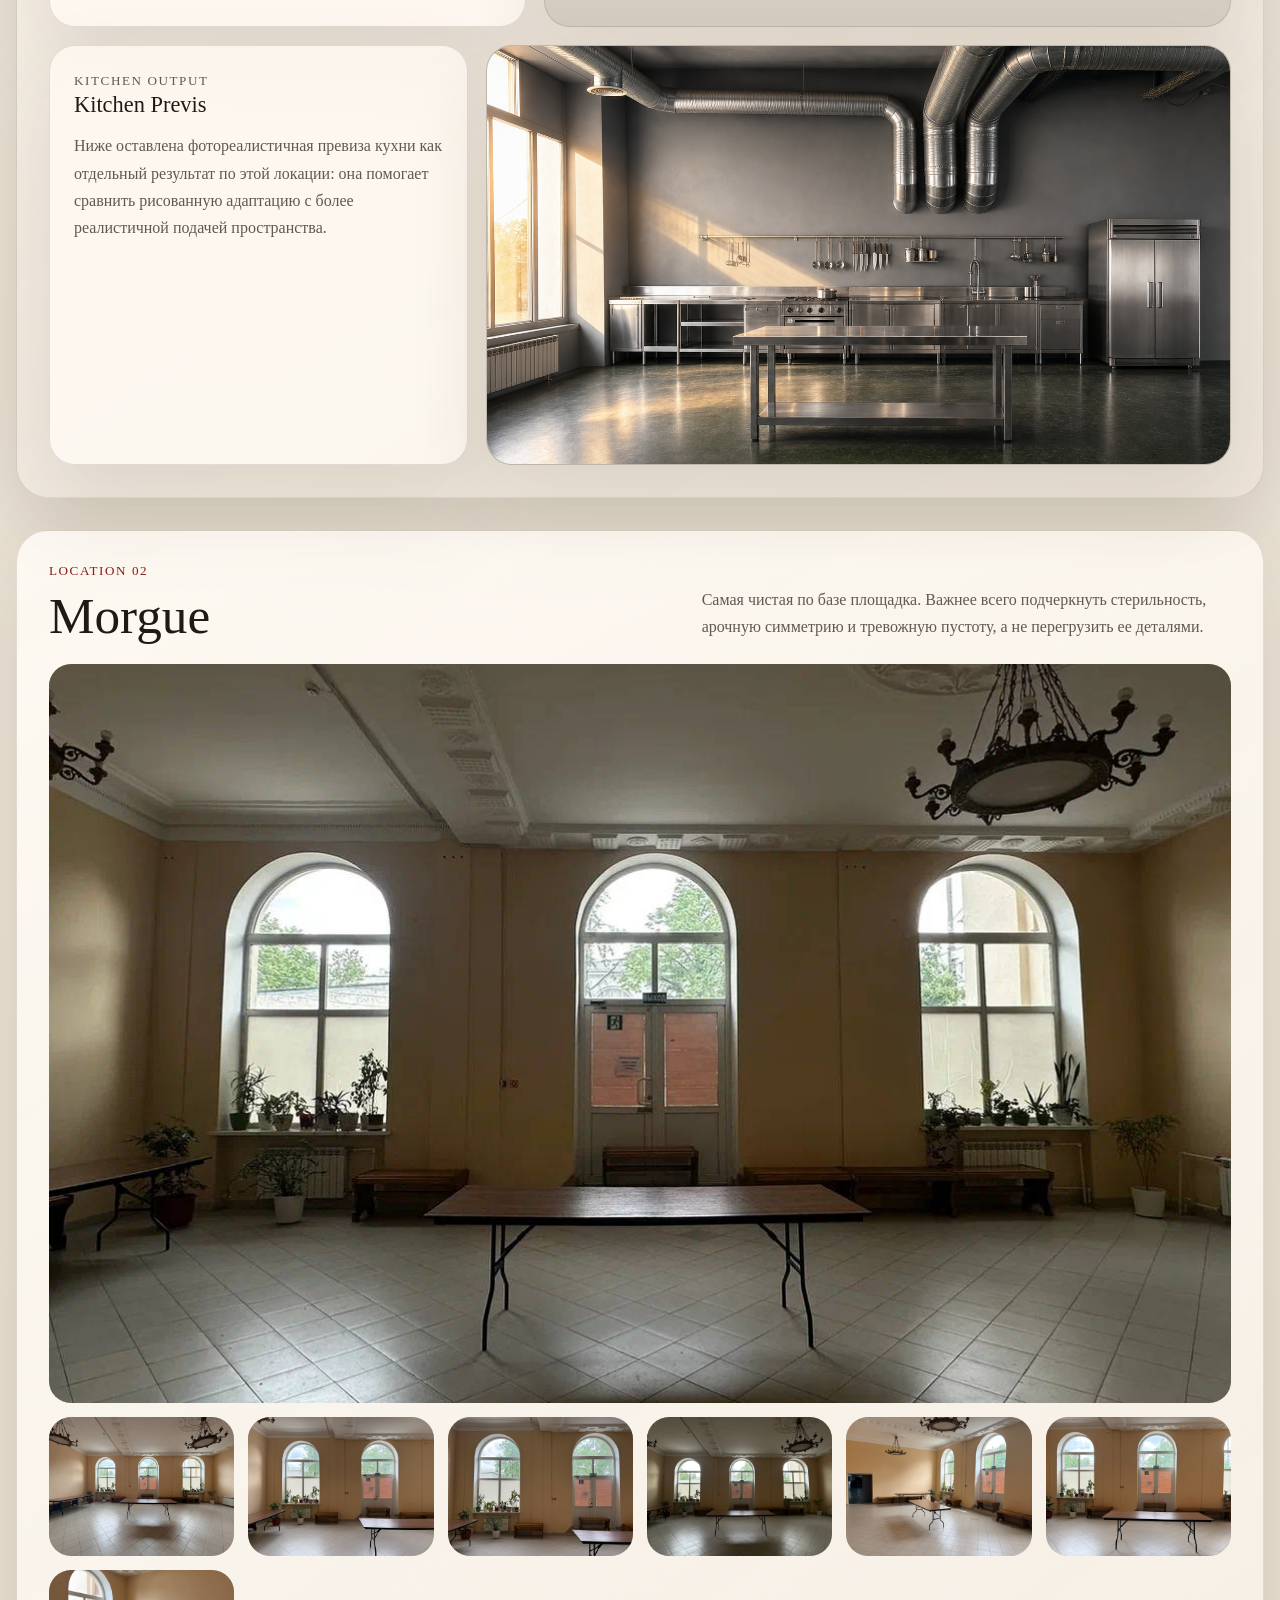
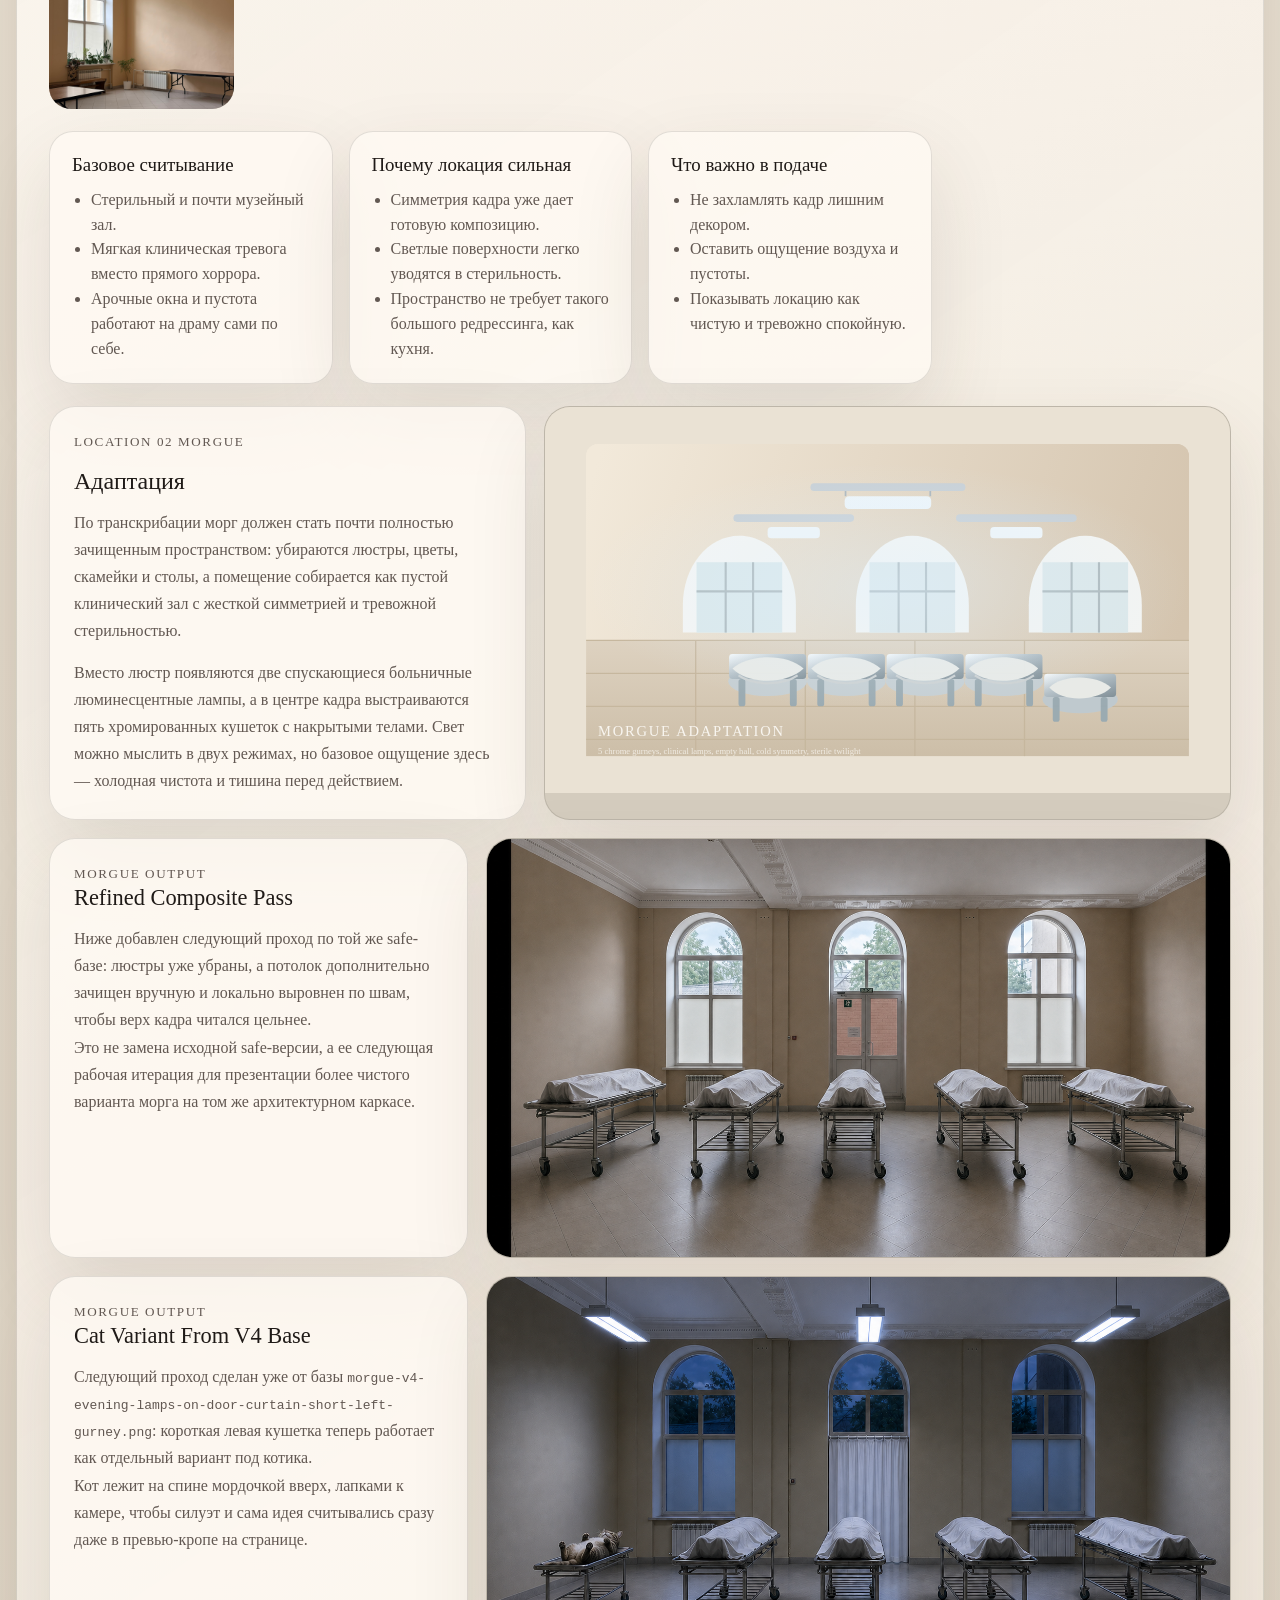
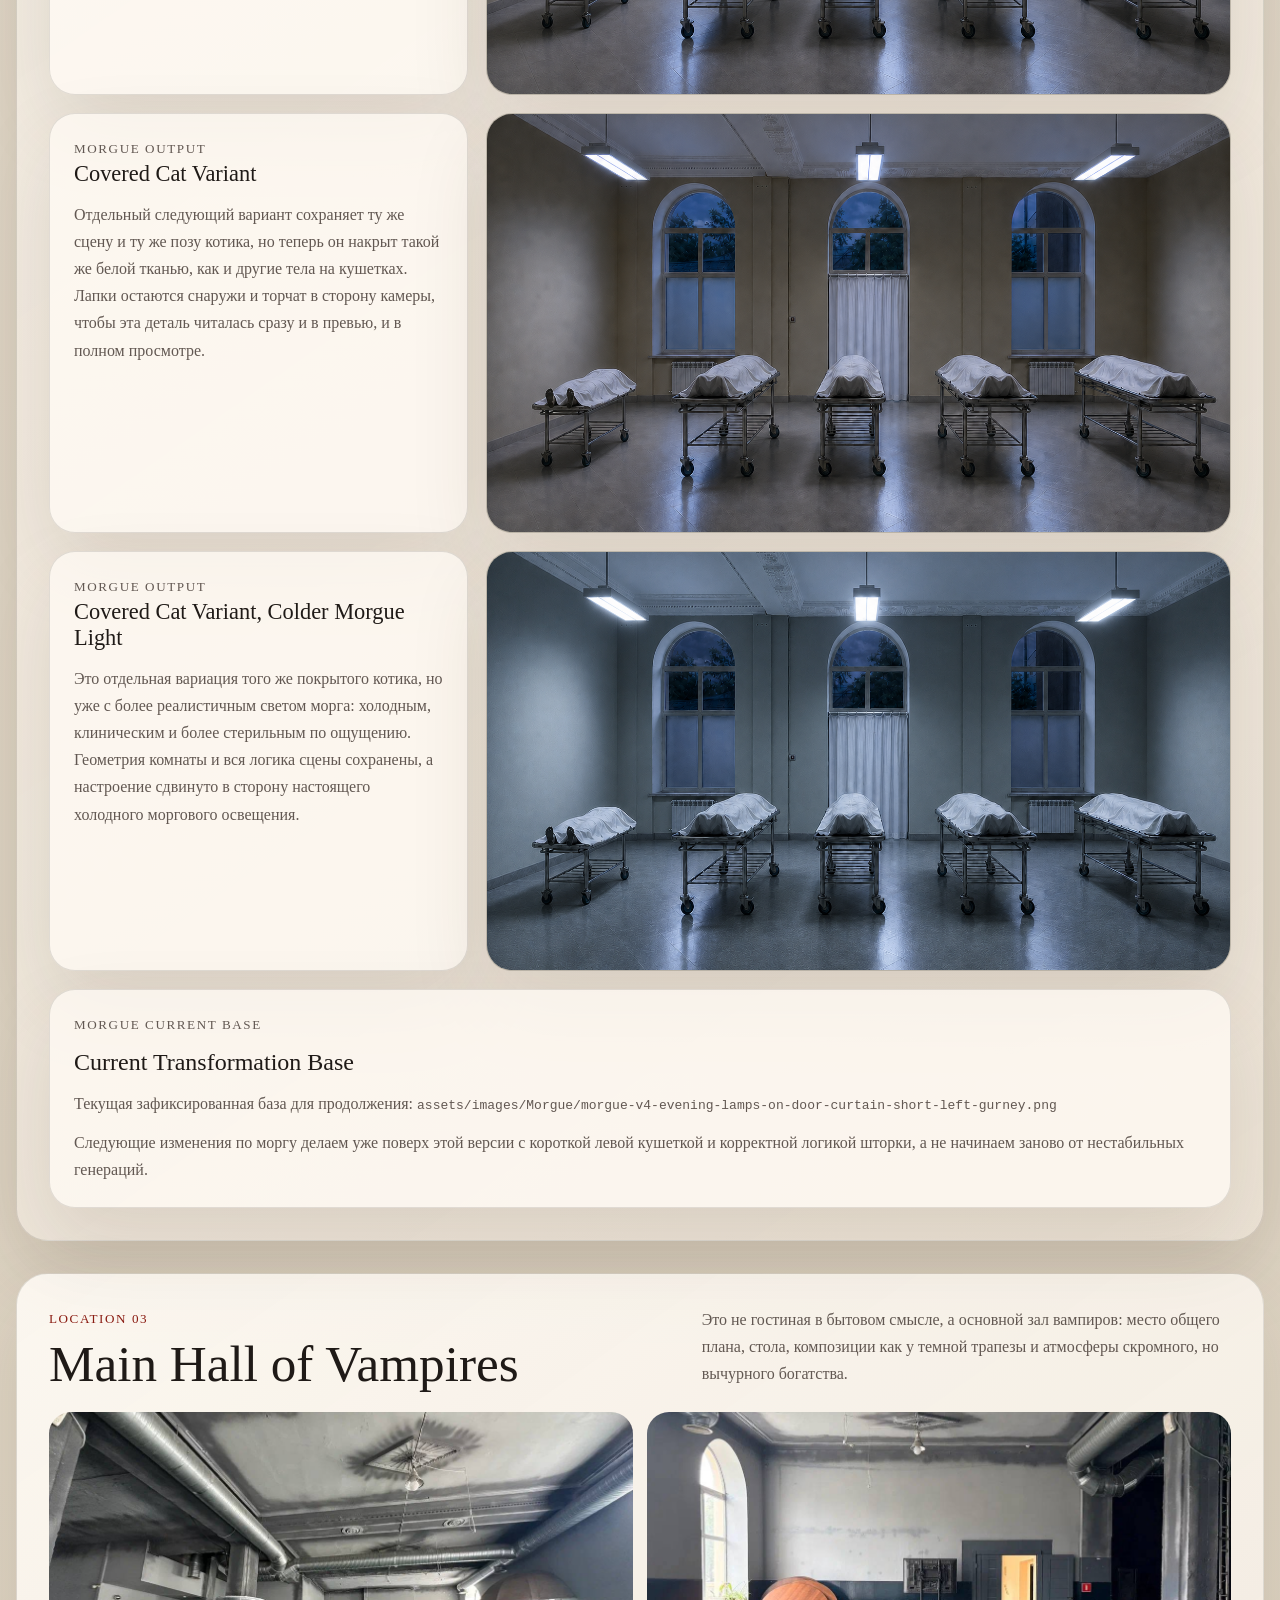
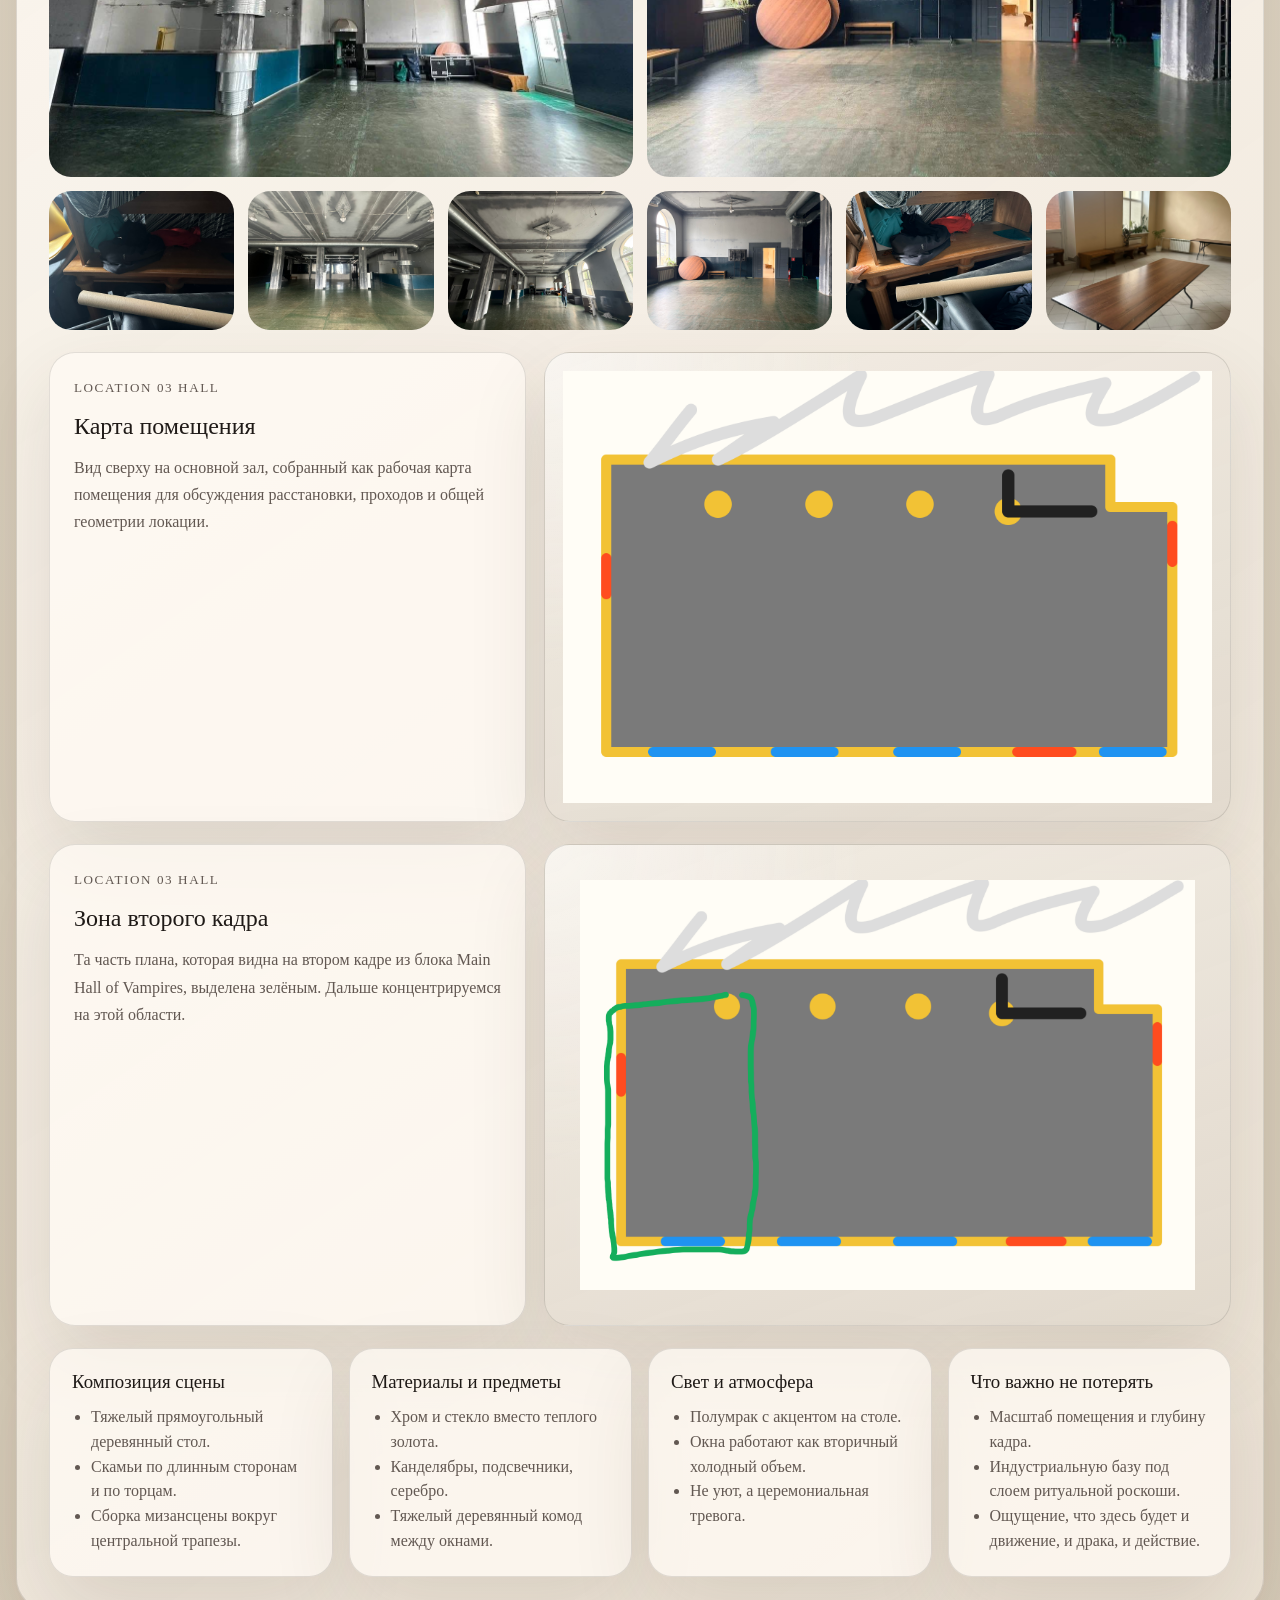
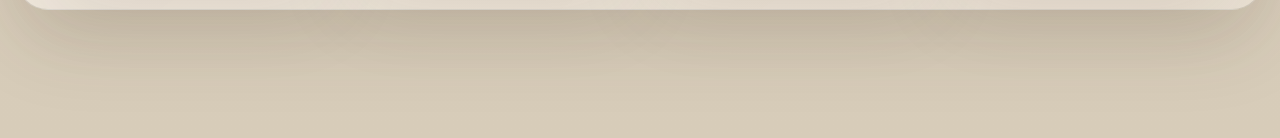
==== commit 921f5d44: "Show both hall maps on landing" ====
--- a/index.html
+++ b/index.html
@@ -436,9 +436,24 @@
             <p class="eyebrow">Location 03 Hall</p>
             <h3 id="hall-map-title">Карта помещения</h3>
             <p>
-              Рабочая карта основного зала с зелёным выделением той части,
-              которая видна на втором кадре из блока Main Hall of Vampires. На
-              этой зоне дальше и концентрируемся.
+              Вид сверху на основной зал, собранный как рабочая карта помещения
+              для обсуждения расстановки, проходов и общей геометрии локации.
+            </p>
+          </div>
+
+          <a class="adaptation-visual hall-map-visual" href="./assets/references/living-room-top-view-clean.png" data-lightbox>
+            <img src="./assets/references/living-room-top-view-clean.png" alt="Карта помещения основного зала вампиров, вид сверху" />
+          </a>
+        </div>
+
+        <div class="adaptation-block hall-map-block" aria-labelledby="hall-map-focus-title">
+          <div class="adaptation-copy">
+            <p class="eyebrow">Location 03 Hall</p>
+            <h3 id="hall-map-focus-title">Зона второго кадра</h3>
+            <p>
+              Та часть плана, которая видна на втором кадре из блока Main Hall
+              of Vampires, выделена зелёным. Дальше концентрируемся на этой
+              области.
             </p>
           </div>
 
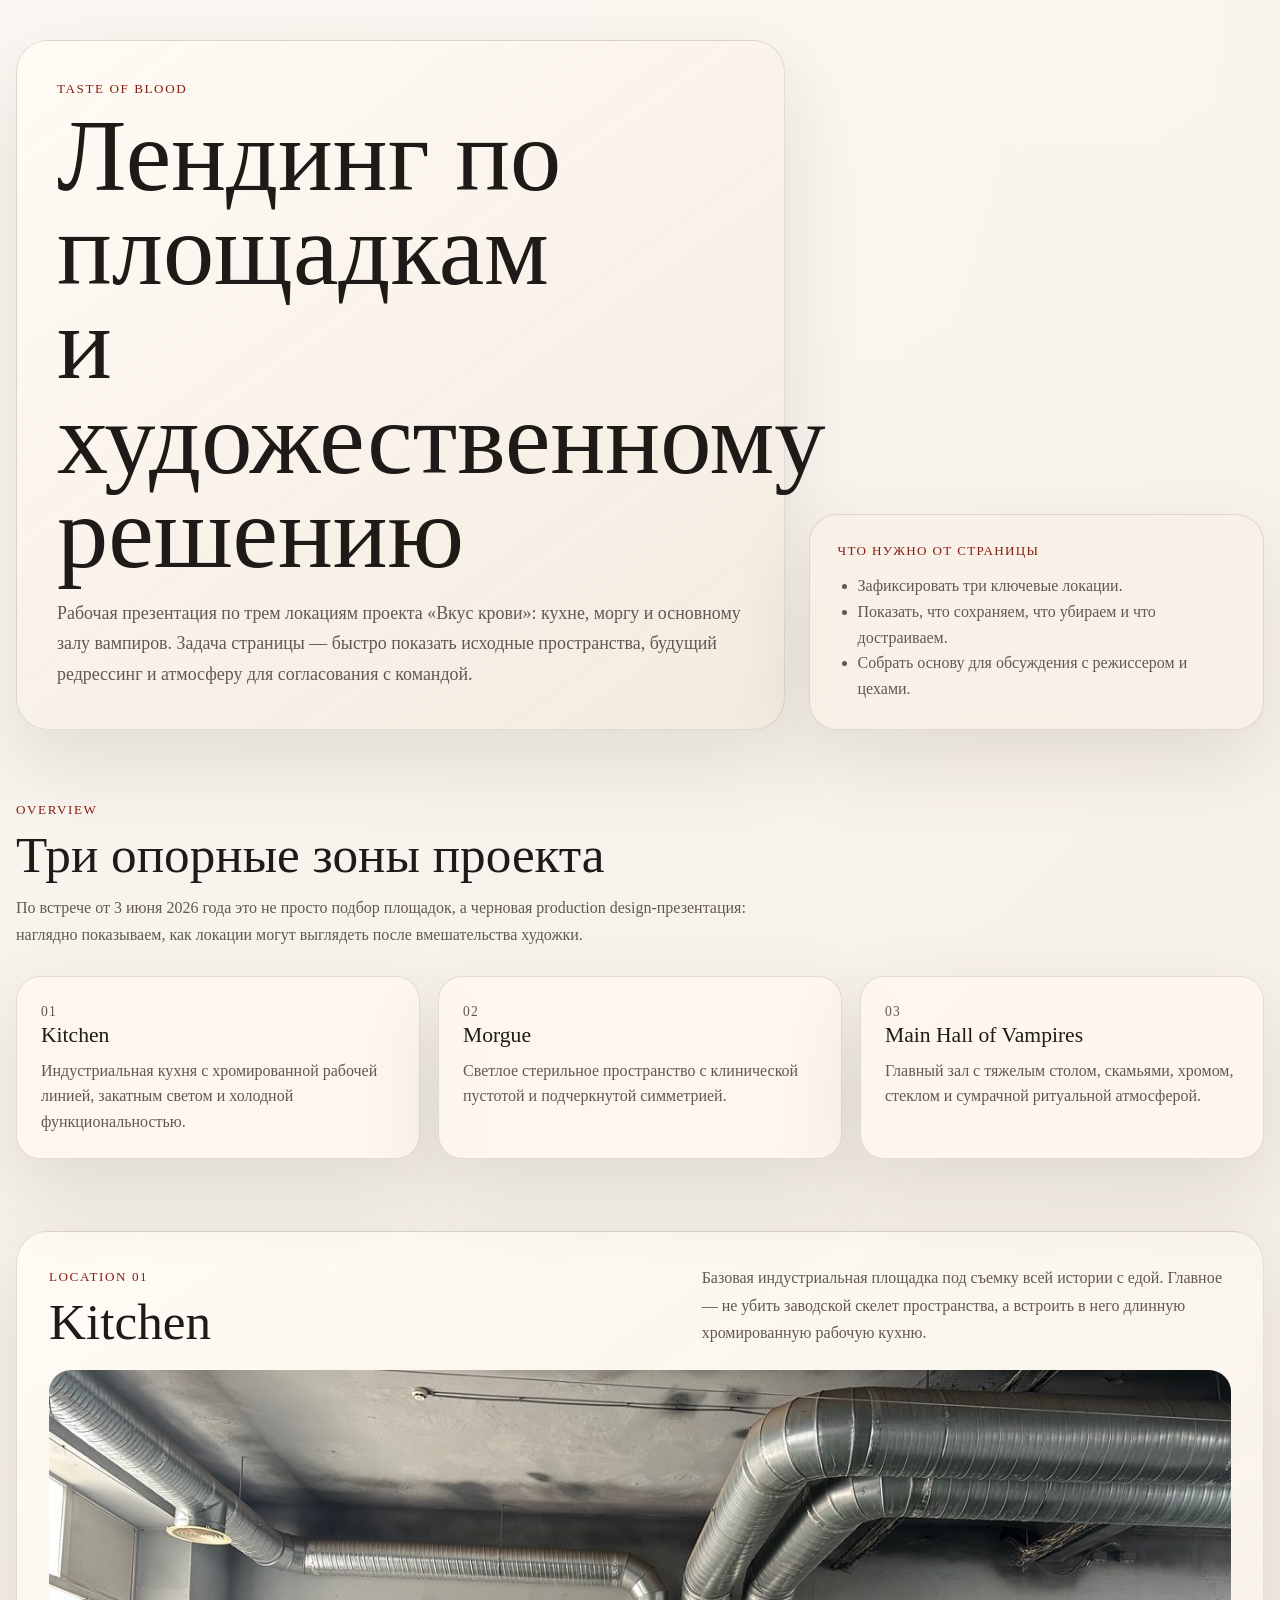
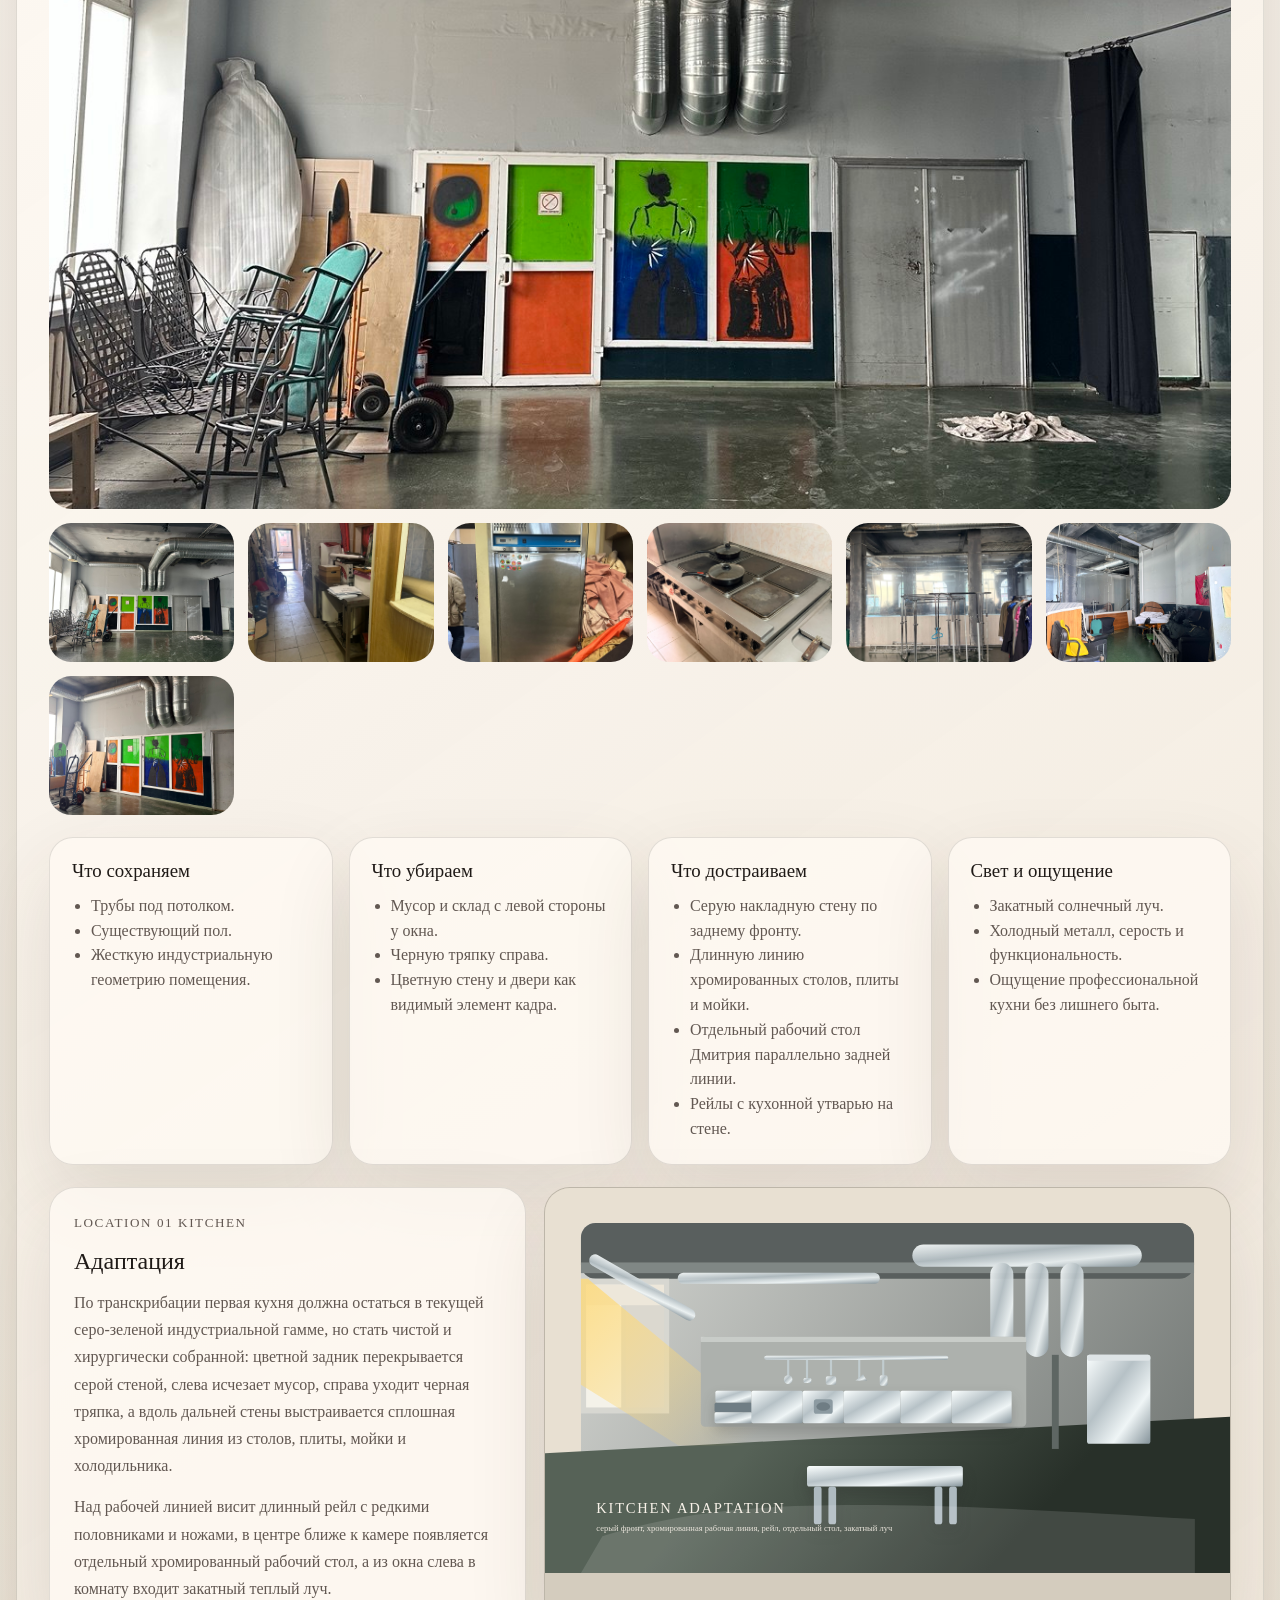
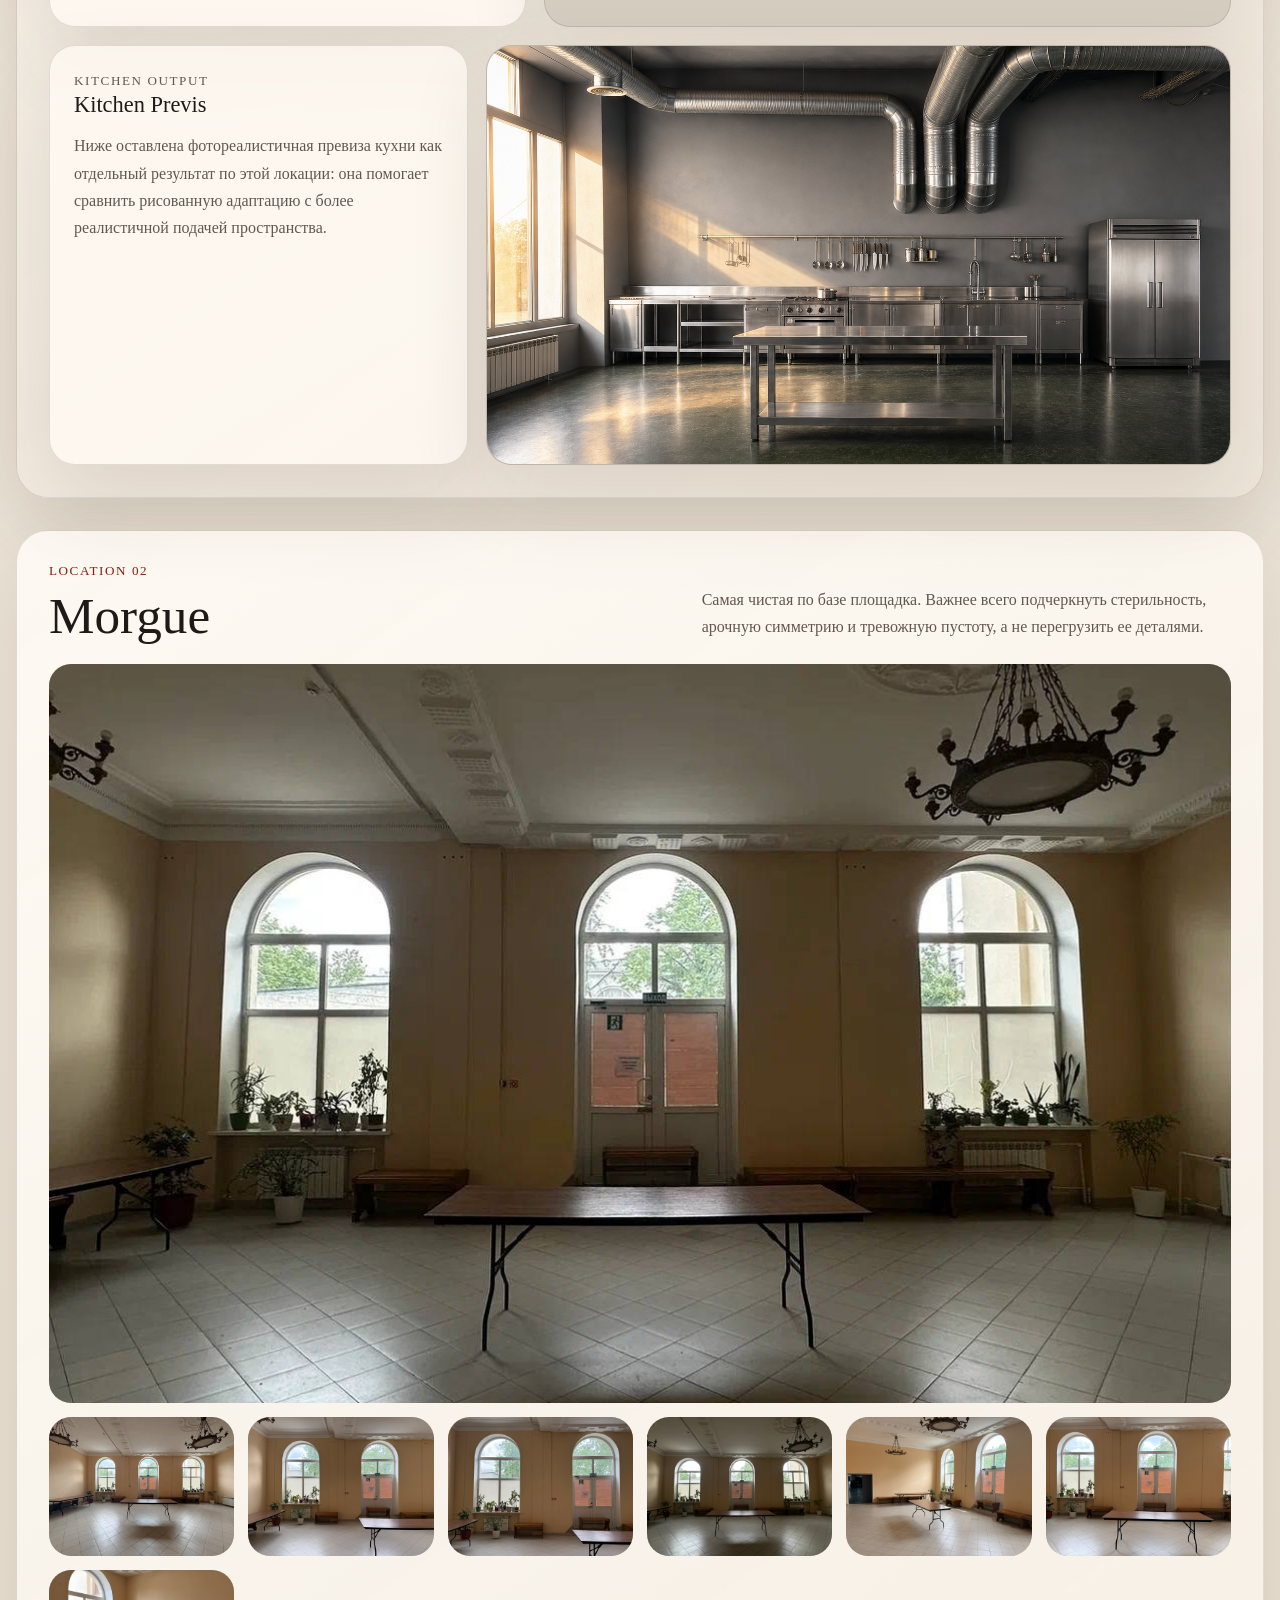
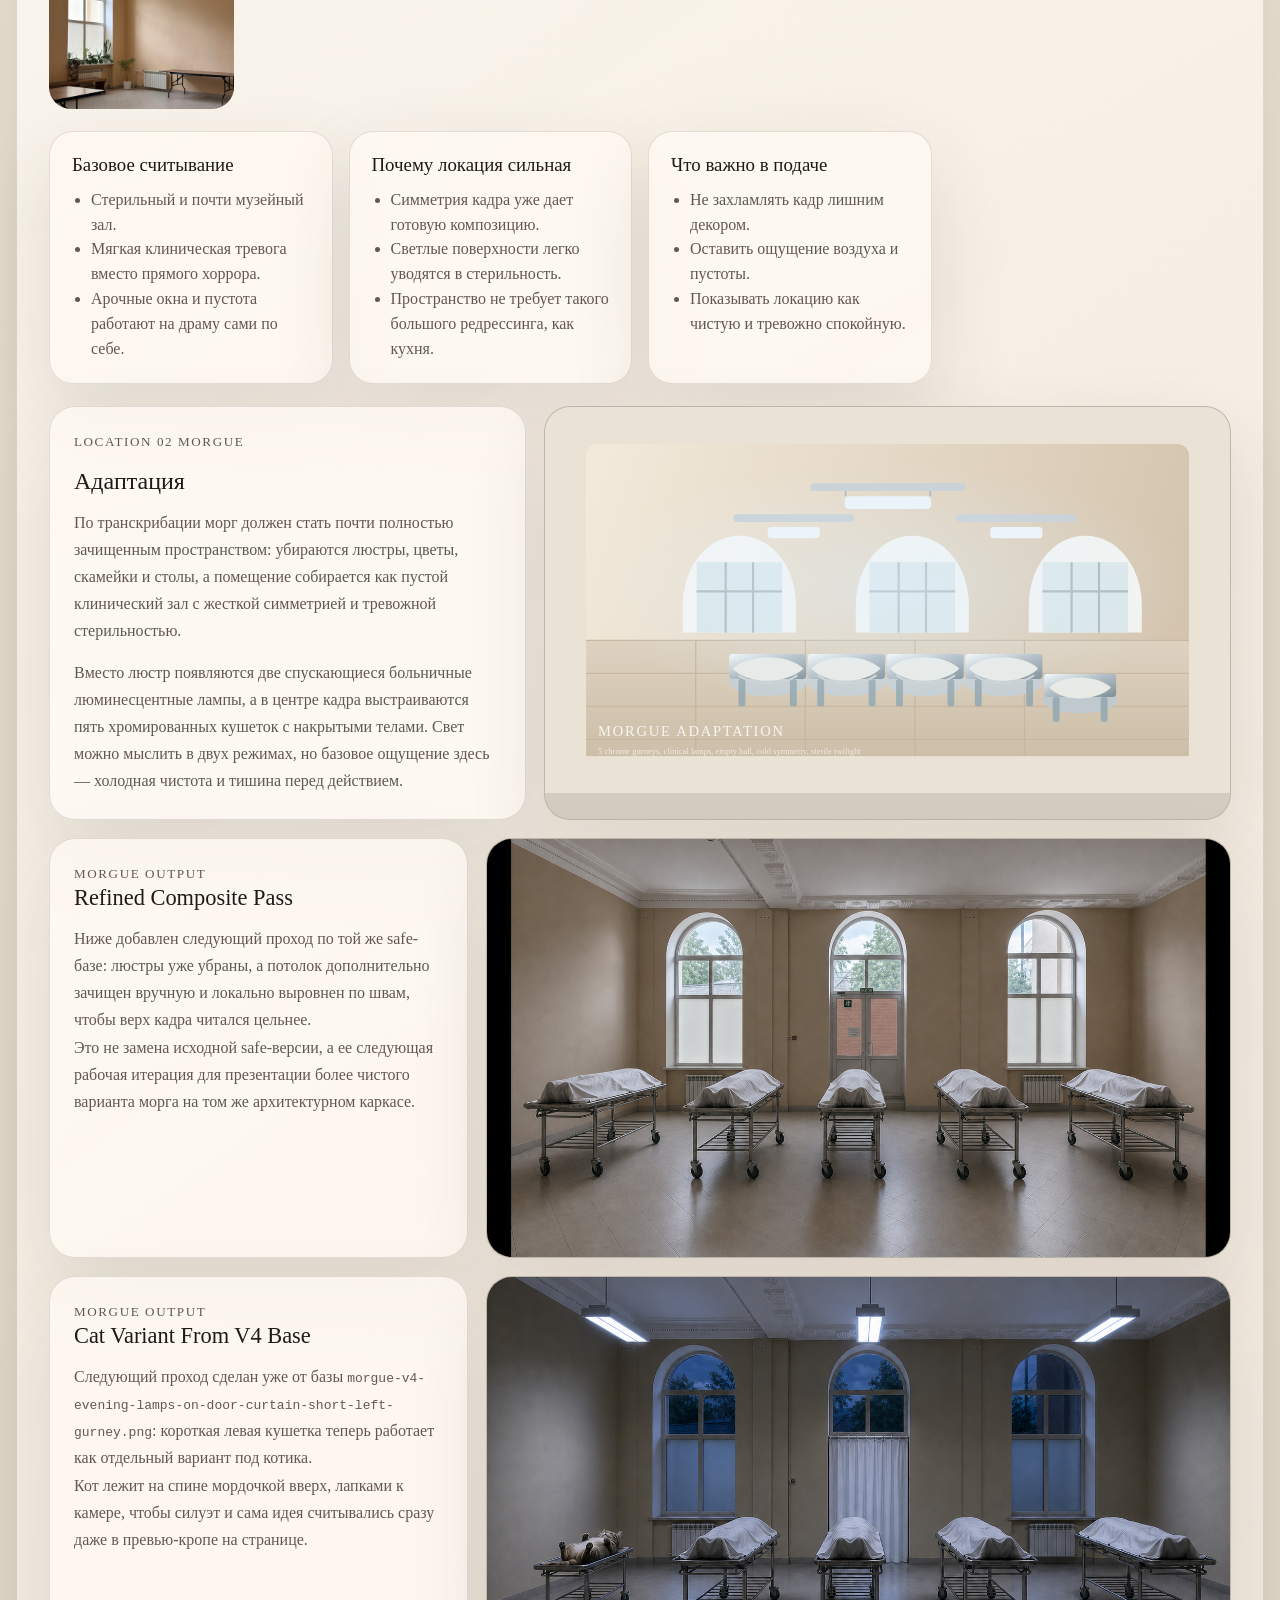
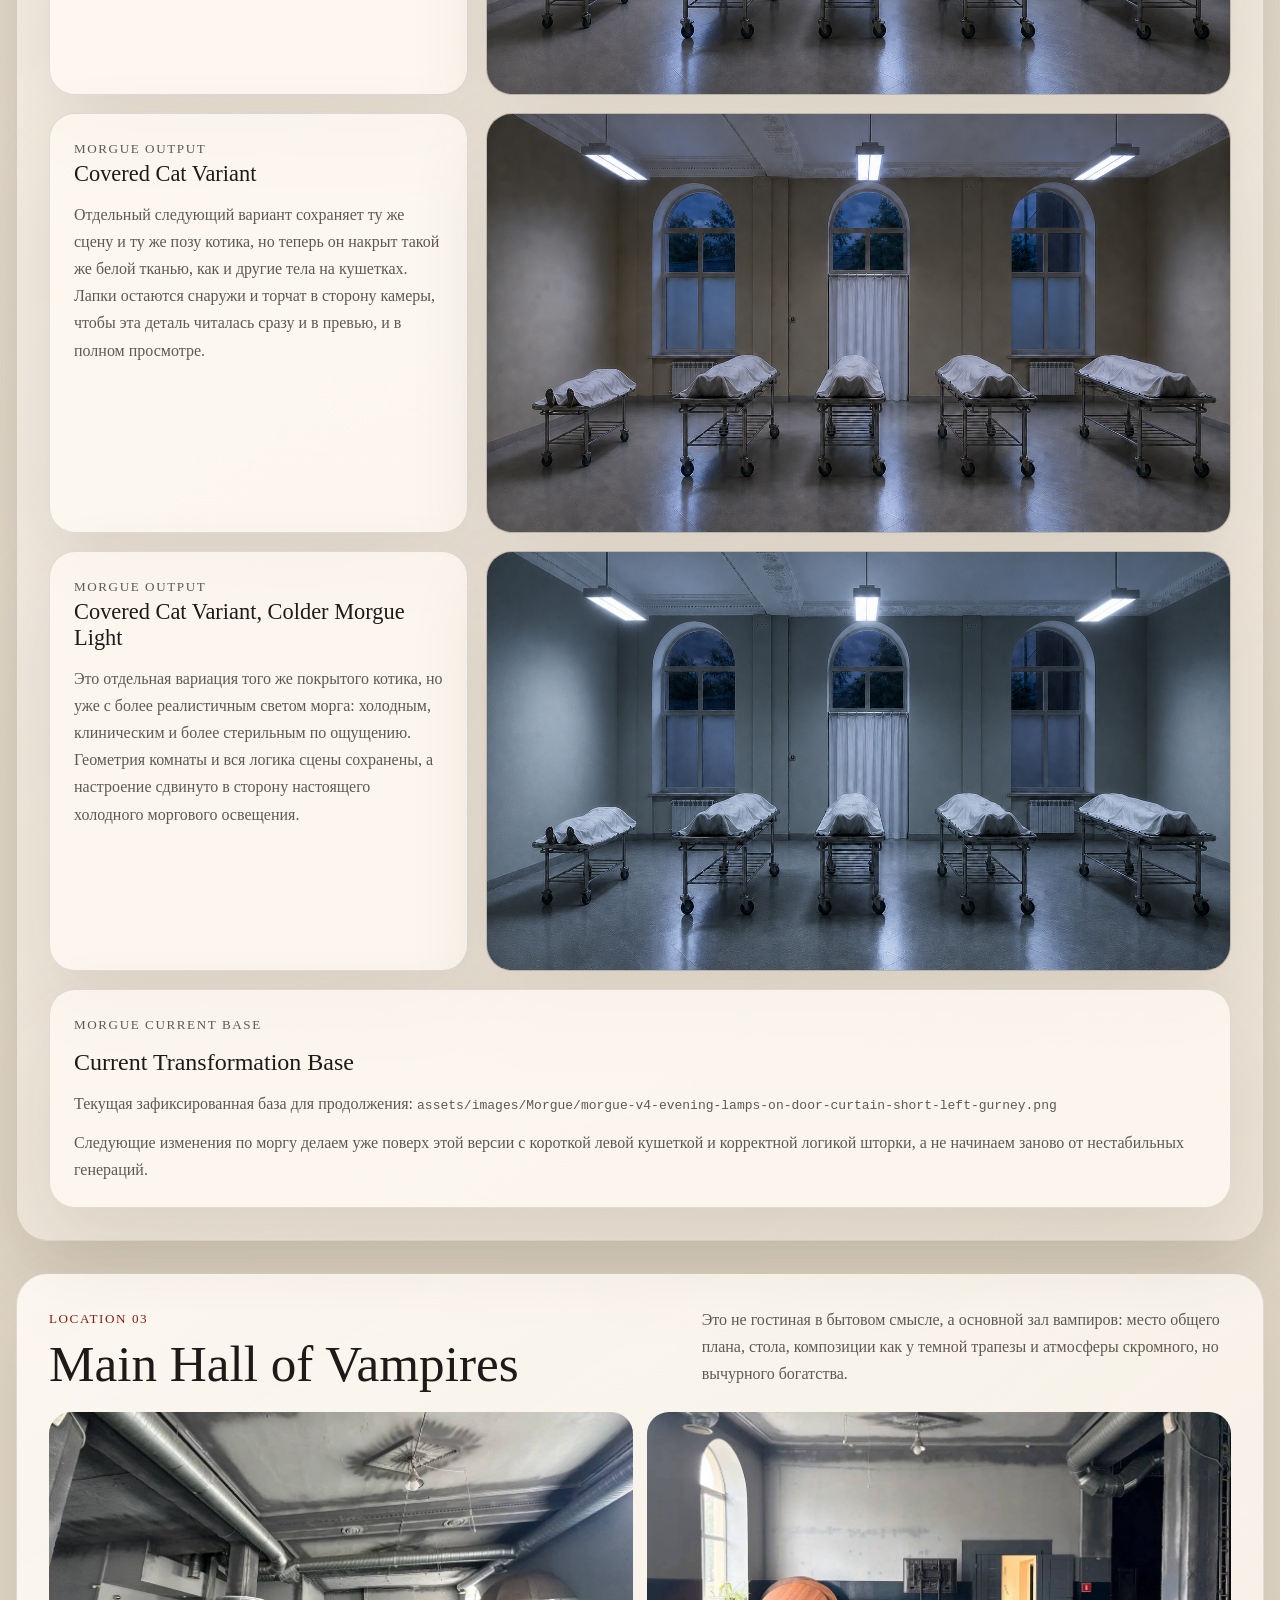
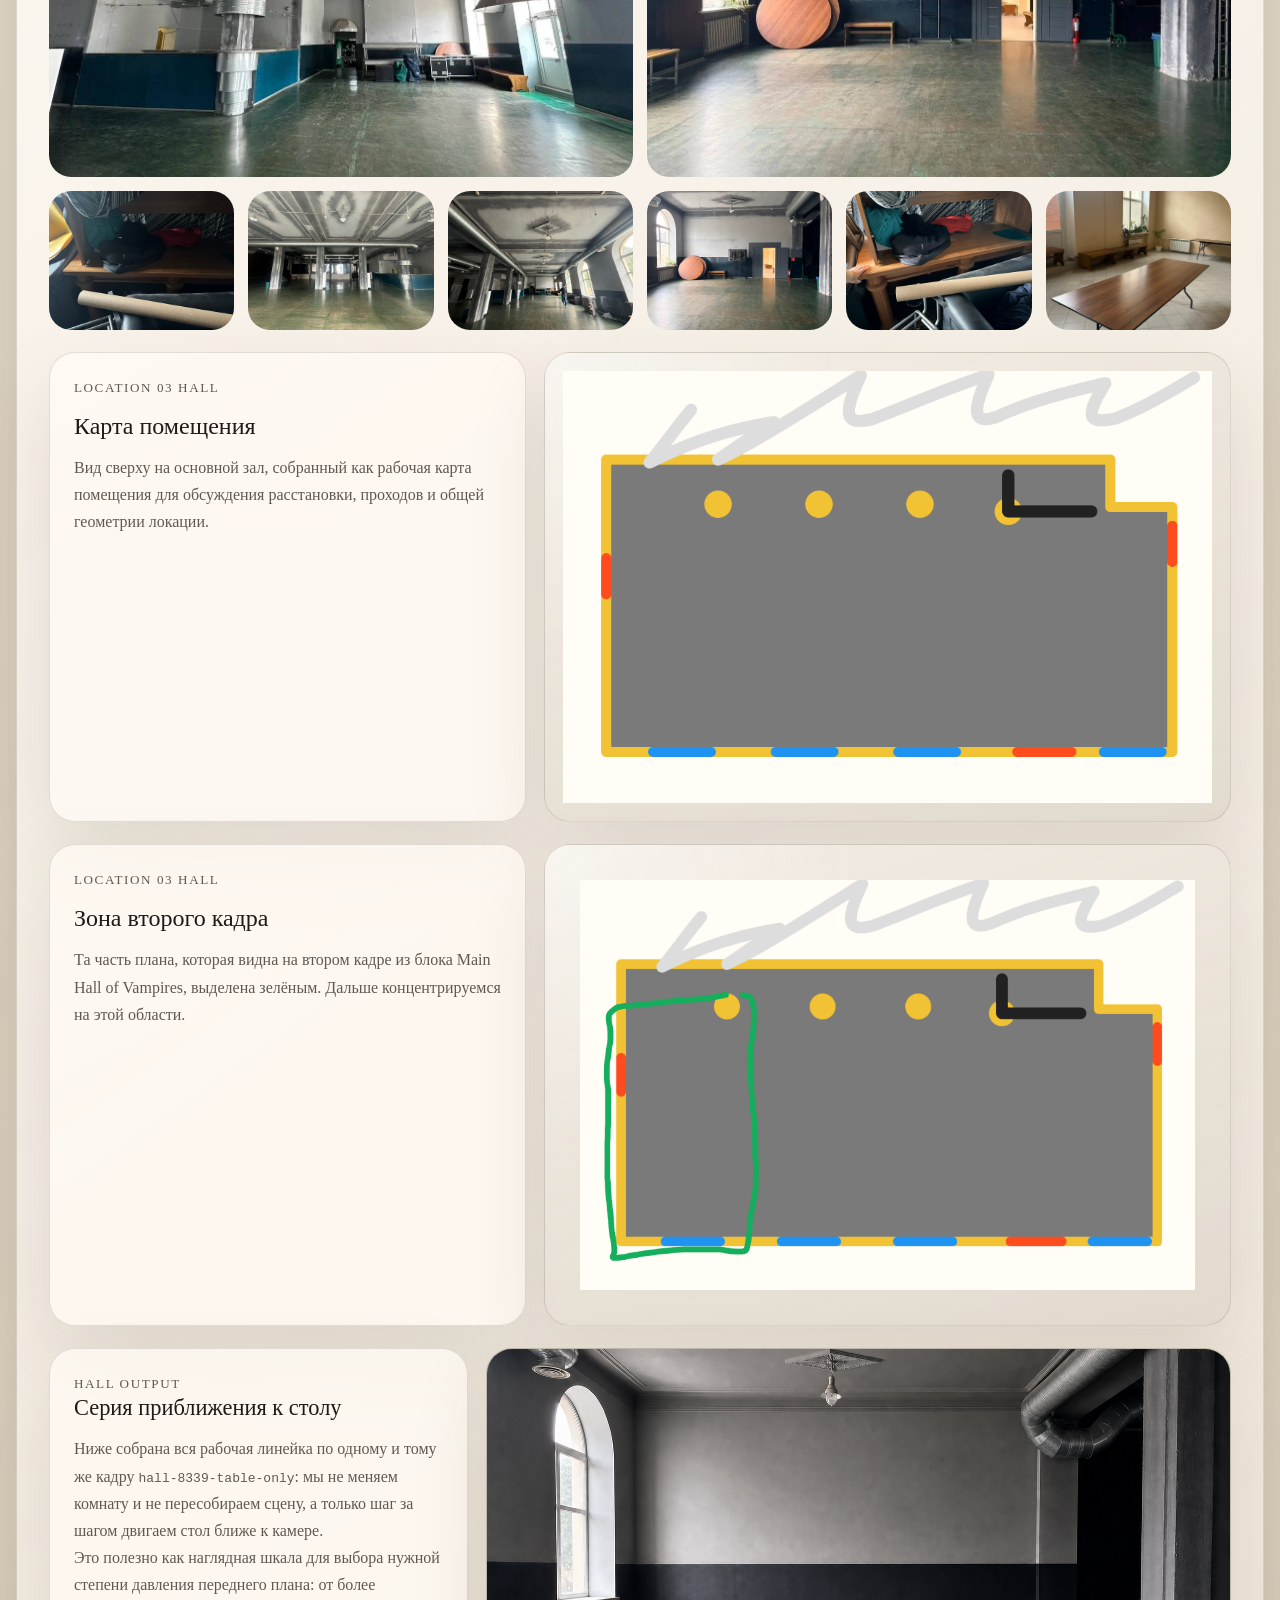
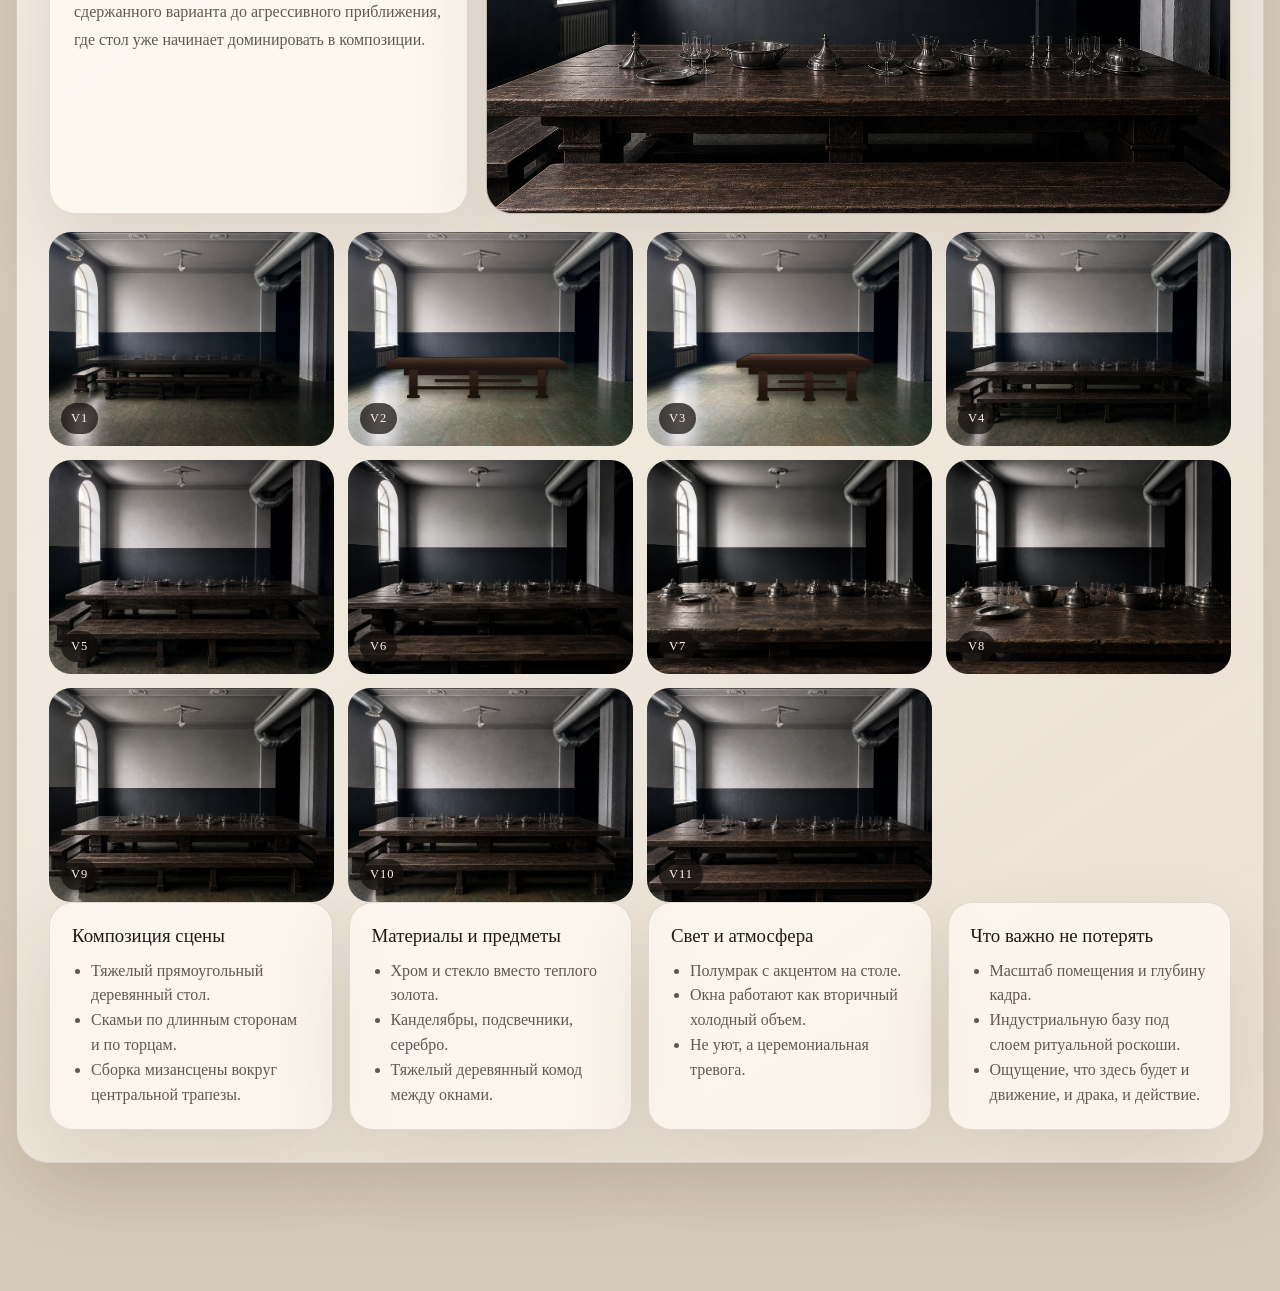
==== commit f4af0cd7: "Add hall table distance sequence to landing" ====
--- a/index.html
+++ b/index.html
@@ -462,6 +462,78 @@
           </a>
         </div>
 
+        <div class="previs-block hall-sequence-hero" aria-labelledby="hall-sequence-title">
+          <div class="previs-copy">
+            <p class="eyebrow">Hall Output</p>
+            <h3 id="hall-sequence-title">Серия приближения к столу</h3>
+            <p>
+              Ниже собрана вся рабочая линейка по одному и тому же кадру
+              <code>hall-8339-table-only</code>: мы не меняем комнату и не
+              пересобираем сцену, а только шаг за шагом двигаем стол ближе к
+              камере.
+            </p>
+            <p>
+              Это полезно как наглядная шкала для выбора нужной степени
+              давления переднего плана: от более сдержанного варианта до
+              агрессивного приближения, где стол уже начинает доминировать в
+              композиции.
+            </p>
+          </div>
+
+          <a class="previs-visual hall-sequence-visual" href="./assets/images/Living Room/generated/hall-8339-table-only-v11.png" data-lightbox>
+            <img src="./assets/images/Living Room/generated/hall-8339-table-only-v11.png" alt="Главный зал вампиров: самый близкий на данный момент проход, где деревянный стол сильно придвинут к камере" />
+          </a>
+        </div>
+
+        <div class="sequence-block" aria-label="Последовательность вариантов приближения стола">
+          <div class="sequence-grid">
+            <a class="gallery-item gallery-item-thumb sequence-item" href="./assets/images/Living Room/generated/hall-8339-table-only-v1.png" data-lightbox>
+              <img src="./assets/images/Living Room/generated/hall-8339-table-only-v1.png" alt="Вариант v1: первый проход зала вампиров со столом" />
+              <span class="sequence-label">v1</span>
+            </a>
+            <a class="gallery-item gallery-item-thumb sequence-item" href="./assets/images/Living Room/generated/hall-8339-table-only-v2.png" data-lightbox>
+              <img src="./assets/images/Living Room/generated/hall-8339-table-only-v2.png" alt="Вариант v2: стол немного ближе в кадре основного зала вампиров" />
+              <span class="sequence-label">v2</span>
+            </a>
+            <a class="gallery-item gallery-item-thumb sequence-item" href="./assets/images/Living Room/generated/hall-8339-table-only-v3.png" data-lightbox>
+              <img src="./assets/images/Living Room/generated/hall-8339-table-only-v3.png" alt="Вариант v3: следующий проход приближения стола в главном зале" />
+              <span class="sequence-label">v3</span>
+            </a>
+            <a class="gallery-item gallery-item-thumb sequence-item" href="./assets/images/Living Room/generated/hall-8339-table-only-v4.png" data-lightbox>
+              <img src="./assets/images/Living Room/generated/hall-8339-table-only-v4.png" alt="Вариант v4: стол в зале вампиров подан ближе к зрителю" />
+              <span class="sequence-label">v4</span>
+            </a>
+            <a class="gallery-item gallery-item-thumb sequence-item" href="./assets/images/Living Room/generated/hall-8339-table-only-v5.png" data-lightbox>
+              <img src="./assets/images/Living Room/generated/hall-8339-table-only-v5.png" alt="Вариант v5: усиленный передний план со столом в главном зале" />
+              <span class="sequence-label">v5</span>
+            </a>
+            <a class="gallery-item gallery-item-thumb sequence-item" href="./assets/images/Living Room/generated/hall-8339-table-only-v6.png" data-lightbox>
+              <img src="./assets/images/Living Room/generated/hall-8339-table-only-v6.png" alt="Вариант v6: стол заметнее заходит в передний план кадра" />
+              <span class="sequence-label">v6</span>
+            </a>
+            <a class="gallery-item gallery-item-thumb sequence-item" href="./assets/images/Living Room/generated/hall-8339-table-only-v7.png" data-lightbox>
+              <img src="./assets/images/Living Room/generated/hall-8339-table-only-v7.png" alt="Вариант v7: дальнейшее приближение деревянного стола к камере" />
+              <span class="sequence-label">v7</span>
+            </a>
+            <a class="gallery-item gallery-item-thumb sequence-item" href="./assets/images/Living Room/generated/hall-8339-table-only-v8.png" data-lightbox>
+              <img src="./assets/images/Living Room/generated/hall-8339-table-only-v8.png" alt="Вариант v8: крупнее поданный стол в том же мрачном зале" />
+              <span class="sequence-label">v8</span>
+            </a>
+            <a class="gallery-item gallery-item-thumb sequence-item" href="./assets/images/Living Room/generated/hall-8339-table-only-v9.png" data-lightbox>
+              <img src="./assets/images/Living Room/generated/hall-8339-table-only-v9.png" alt="Вариант v9: стол ещё сильнее доминирует в композиции" />
+              <span class="sequence-label">v9</span>
+            </a>
+            <a class="gallery-item gallery-item-thumb sequence-item" href="./assets/images/Living Room/generated/hall-8339-table-only-v10.png" data-lightbox>
+              <img src="./assets/images/Living Room/generated/hall-8339-table-only-v10.png" alt="Вариант v10: агрессивное приближение стола в основном зале вампиров" />
+              <span class="sequence-label">v10</span>
+            </a>
+            <a class="gallery-item gallery-item-thumb sequence-item" href="./assets/images/Living Room/generated/hall-8339-table-only-v11.png" data-lightbox>
+              <img src="./assets/images/Living Room/generated/hall-8339-table-only-v11.png" alt="Вариант v11: текущий самый близкий проход, где стол почти упирается в камеру" />
+              <span class="sequence-label">v11</span>
+            </a>
+          </div>
+        </div>
+
         <div class="notes-grid">
           <article class="note-card">
             <h3>Композиция сцены</h3>
--- a/src/styles/main.css
+++ b/src/styles/main.css
@@ -630,6 +630,43 @@
 .previs-visual img {
   aspect-ratio: 16 / 9;
   object-fit: cover;
+}
+
+.hall-sequence-hero {
+  margin-top: 22px;
+}
+
+.hall-sequence-visual img {
+  aspect-ratio: 16 / 10;
+}
+
+.sequence-block {
+  margin-top: 18px;
+}
+
+.sequence-grid {
+  display: grid;
+  grid-template-columns: repeat(4, minmax(0, 1fr));
+  gap: 14px;
+}
+
+.sequence-item {
+  position: relative;
+  min-height: 0;
+  aspect-ratio: 4 / 3;
+}
+
+.sequence-label {
+  position: absolute;
+  left: 12px;
+  bottom: 12px;
+  padding: 8px 10px;
+  border-radius: 999px;
+  background: rgba(18, 14, 12, 0.72);
+  color: #fff4ea;
+  font-size: 0.78rem;
+  letter-spacing: 0.08em;
+  text-transform: uppercase;
 }
 
 .lightbox {
@@ -712,6 +749,10 @@
     grid-template-columns: repeat(2, minmax(0, 1fr));
   }
 
+  .sequence-grid {
+    grid-template-columns: repeat(2, minmax(0, 1fr));
+  }
+
   .gallery-item,
   .gallery-item-primary,
   .gallery-item-thumb {
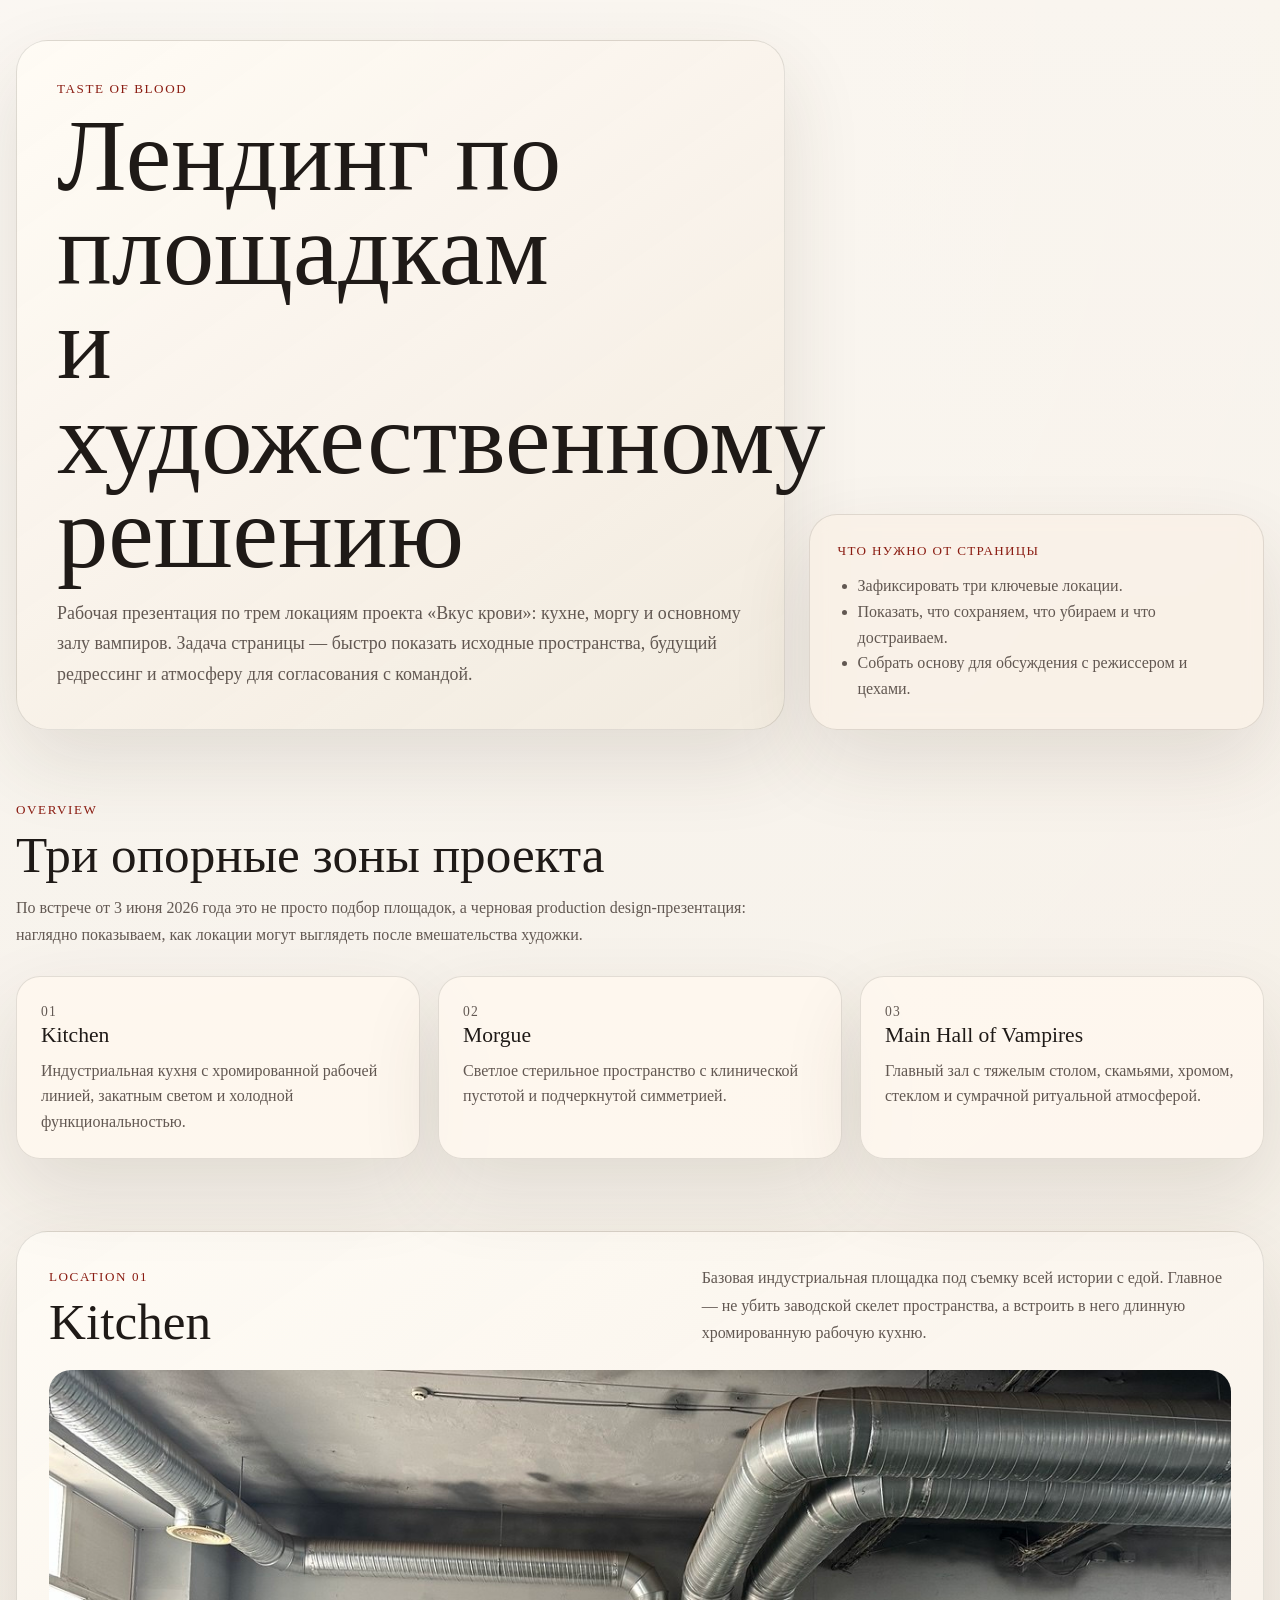
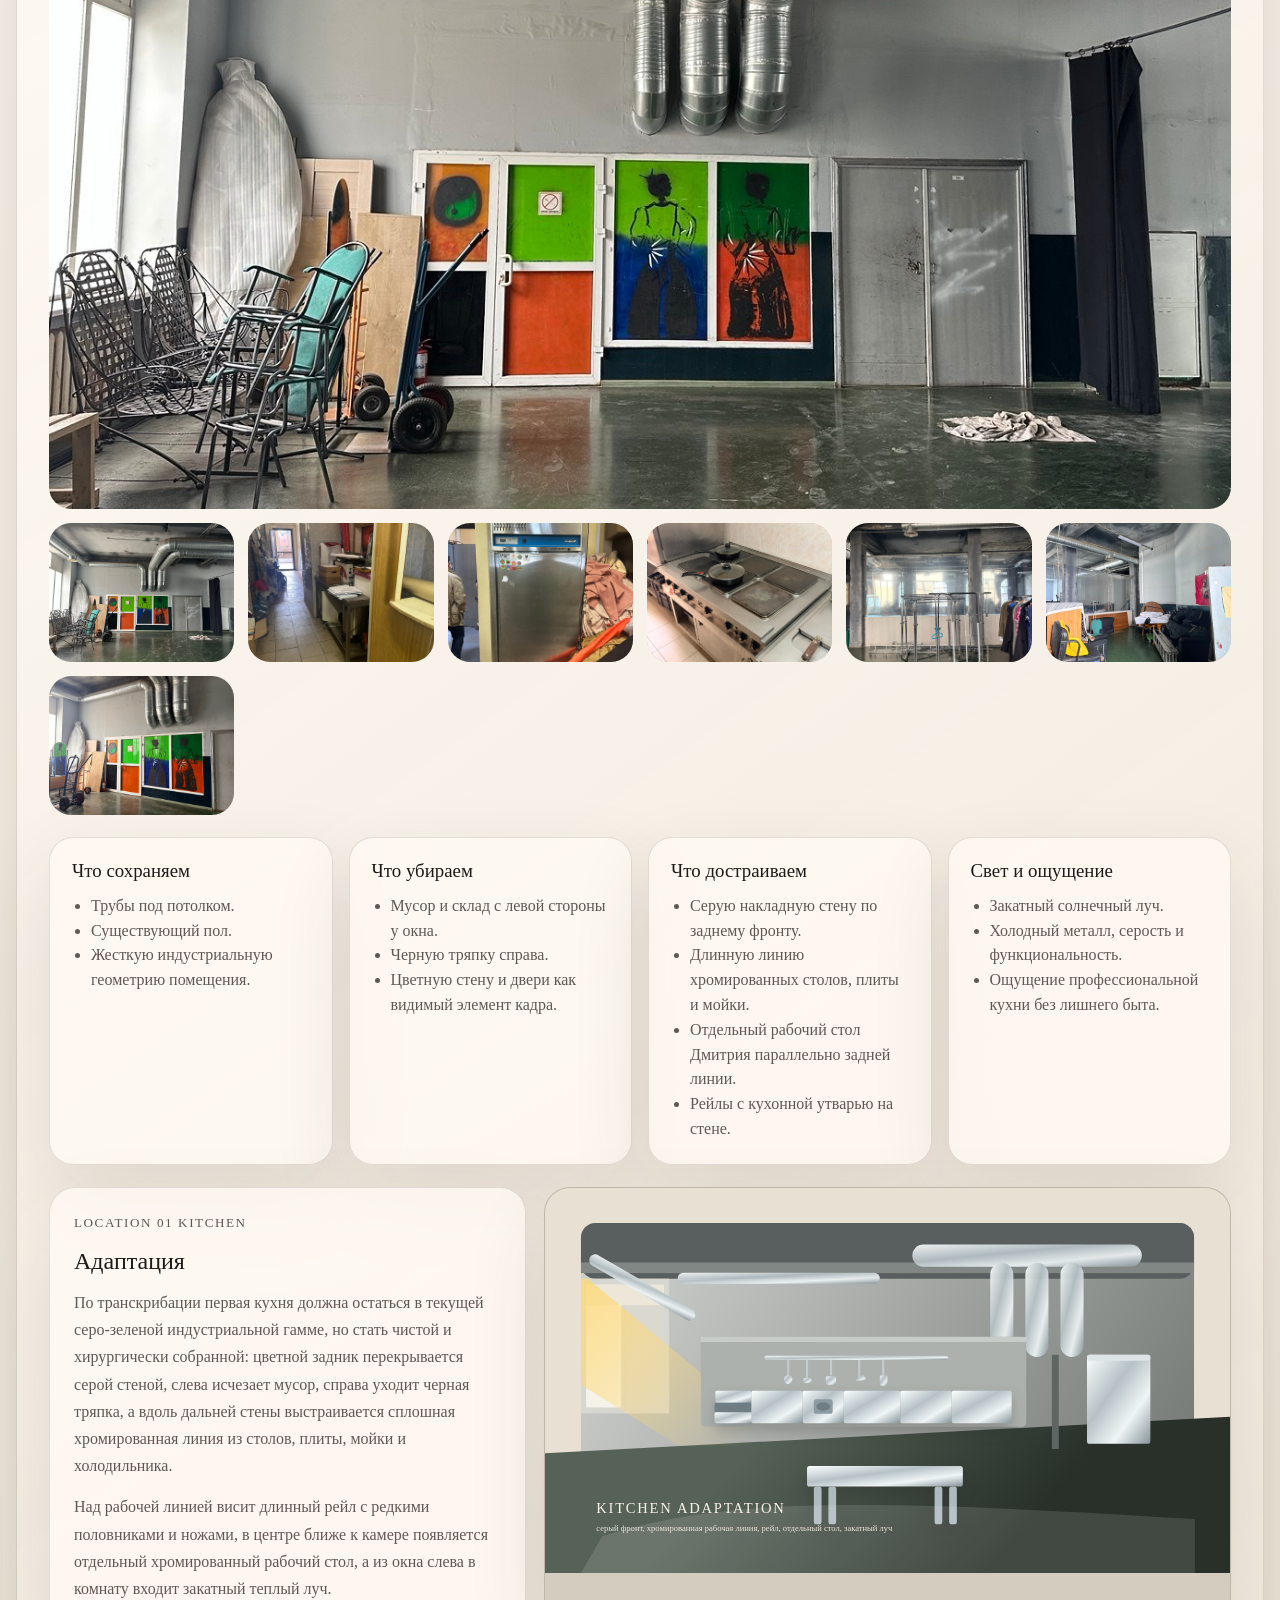
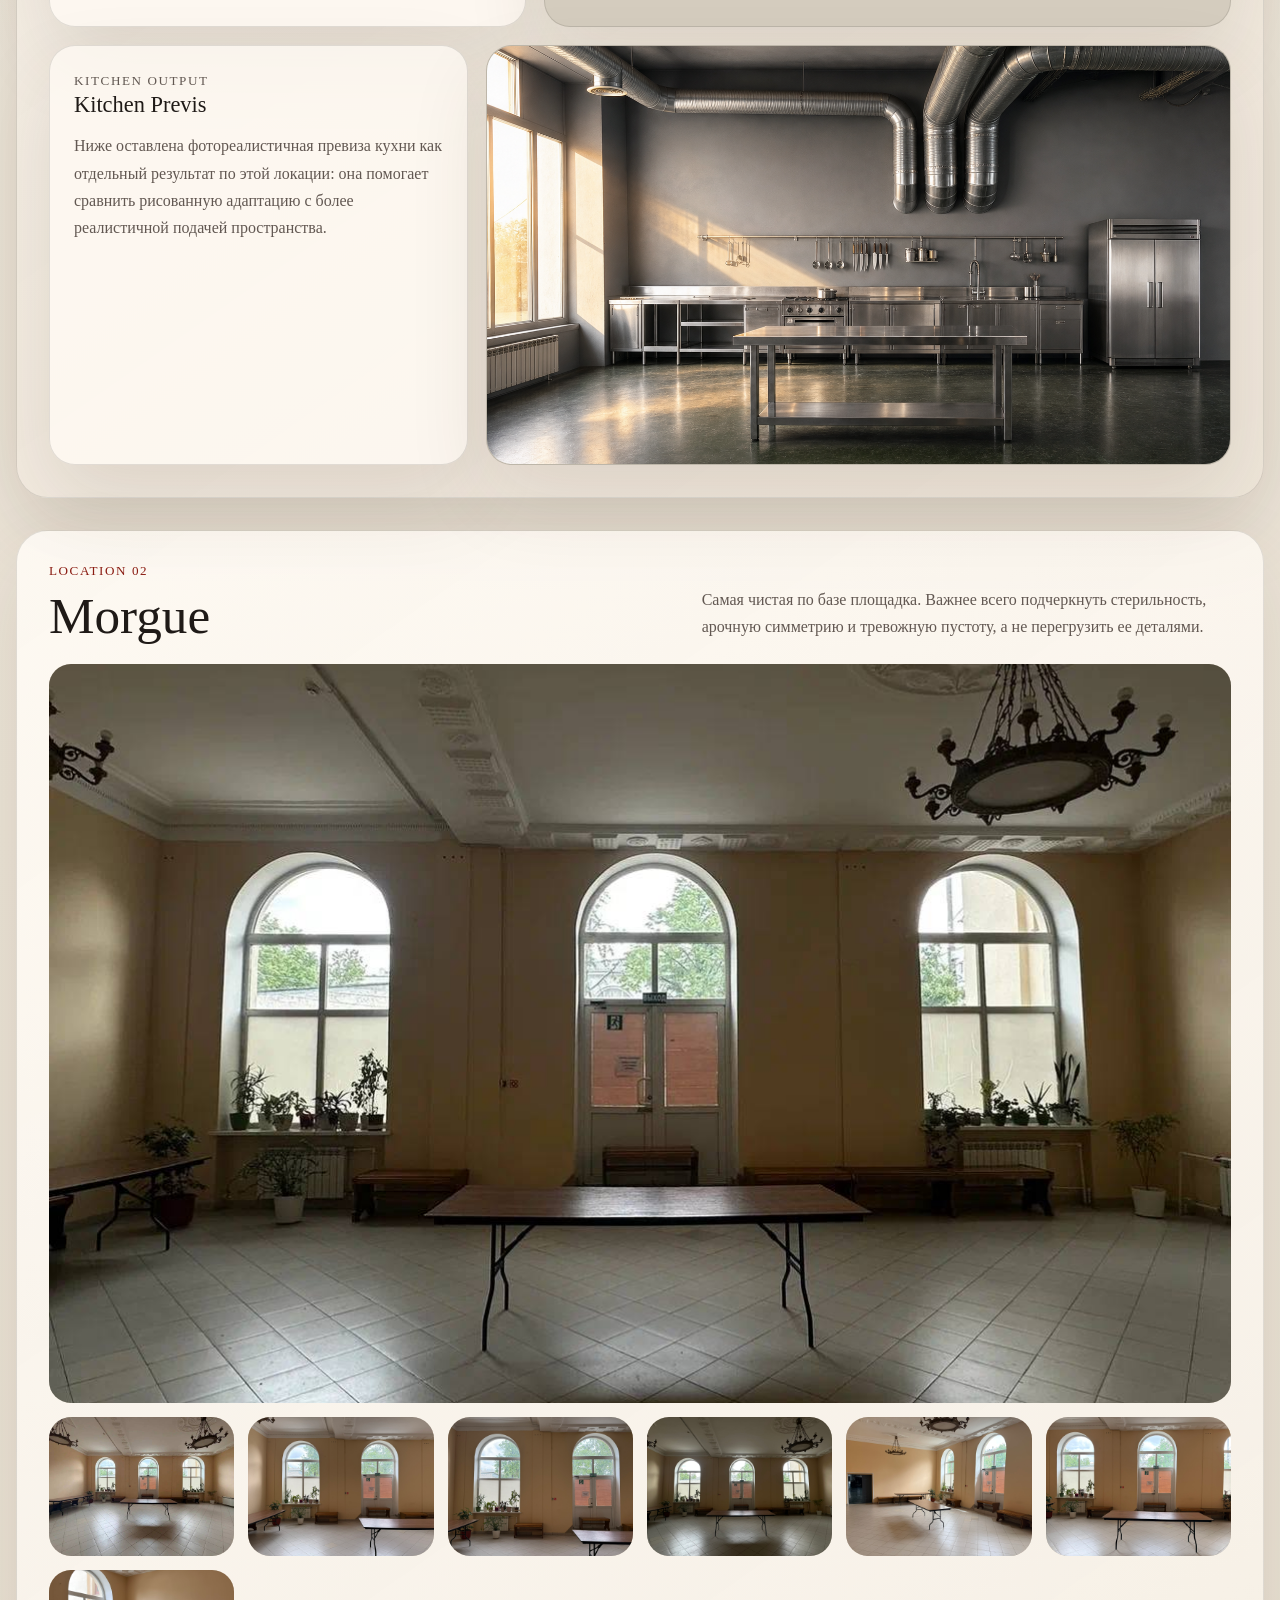
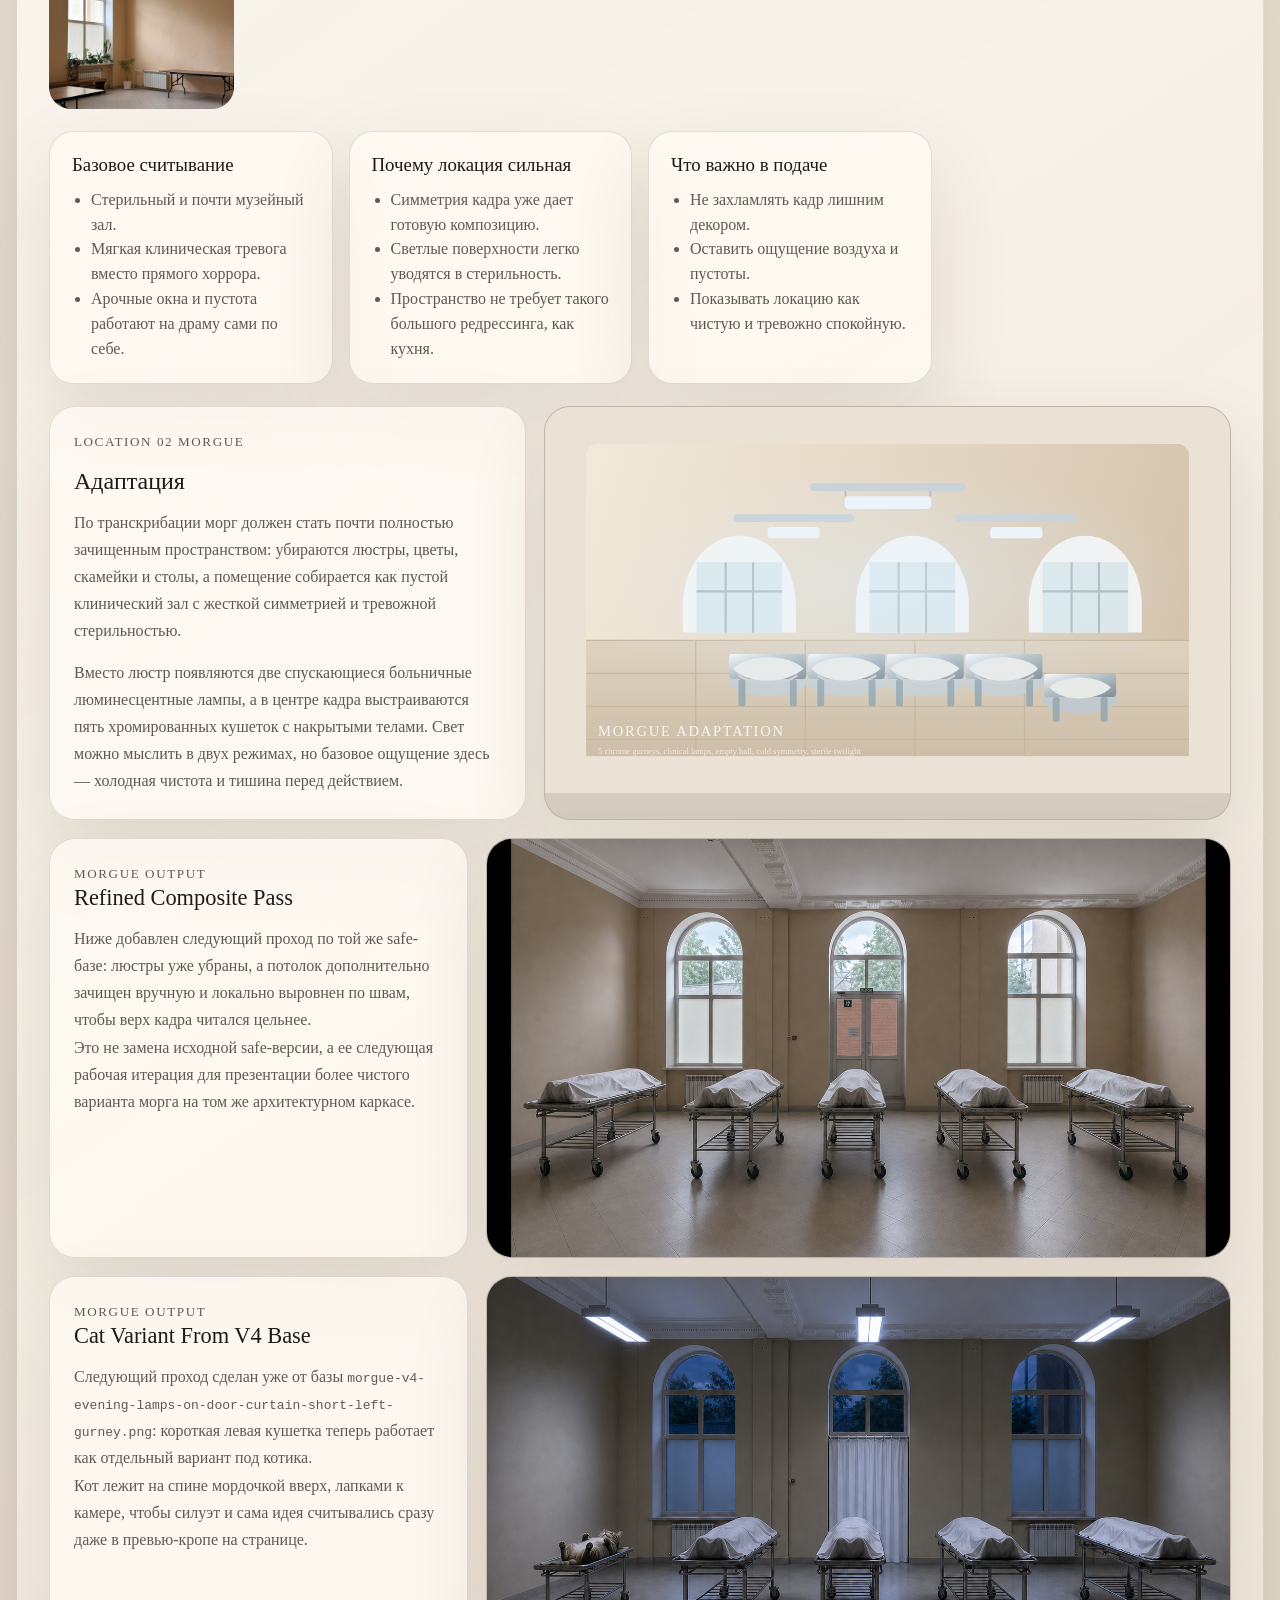
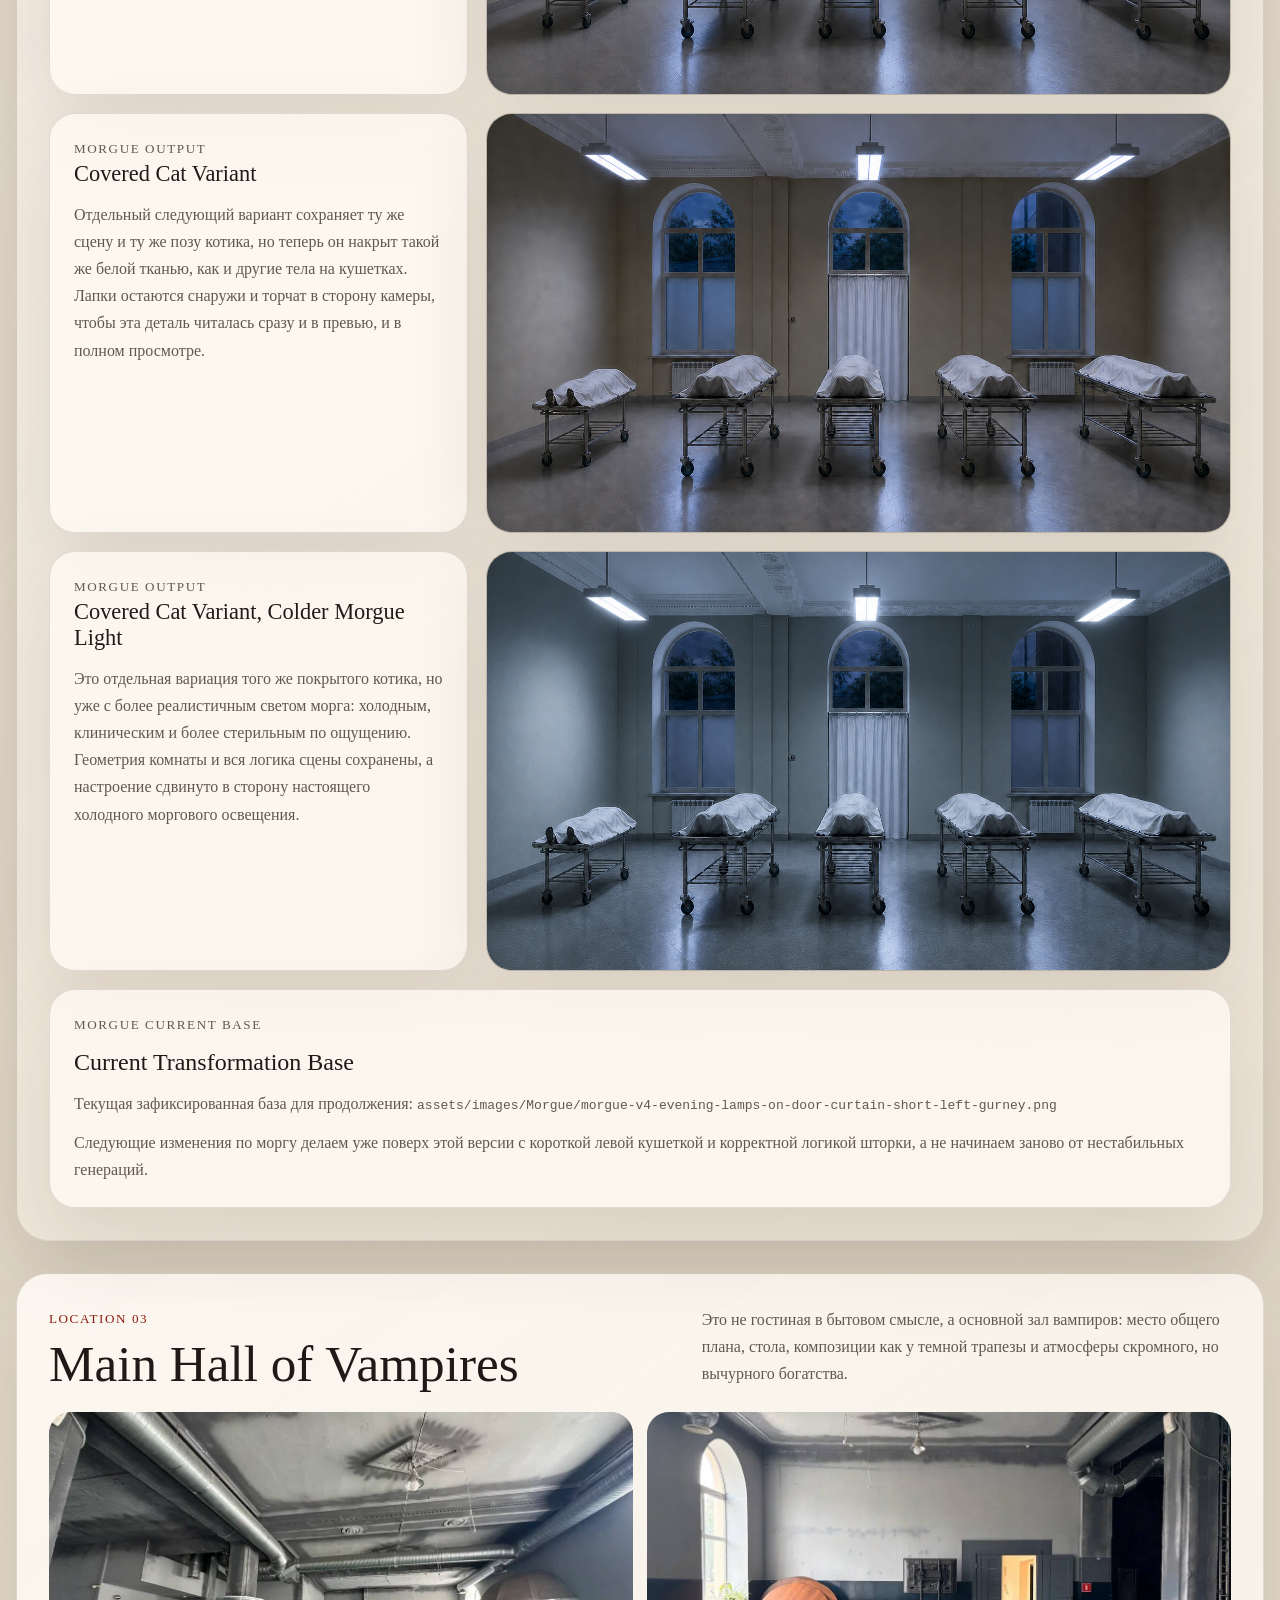
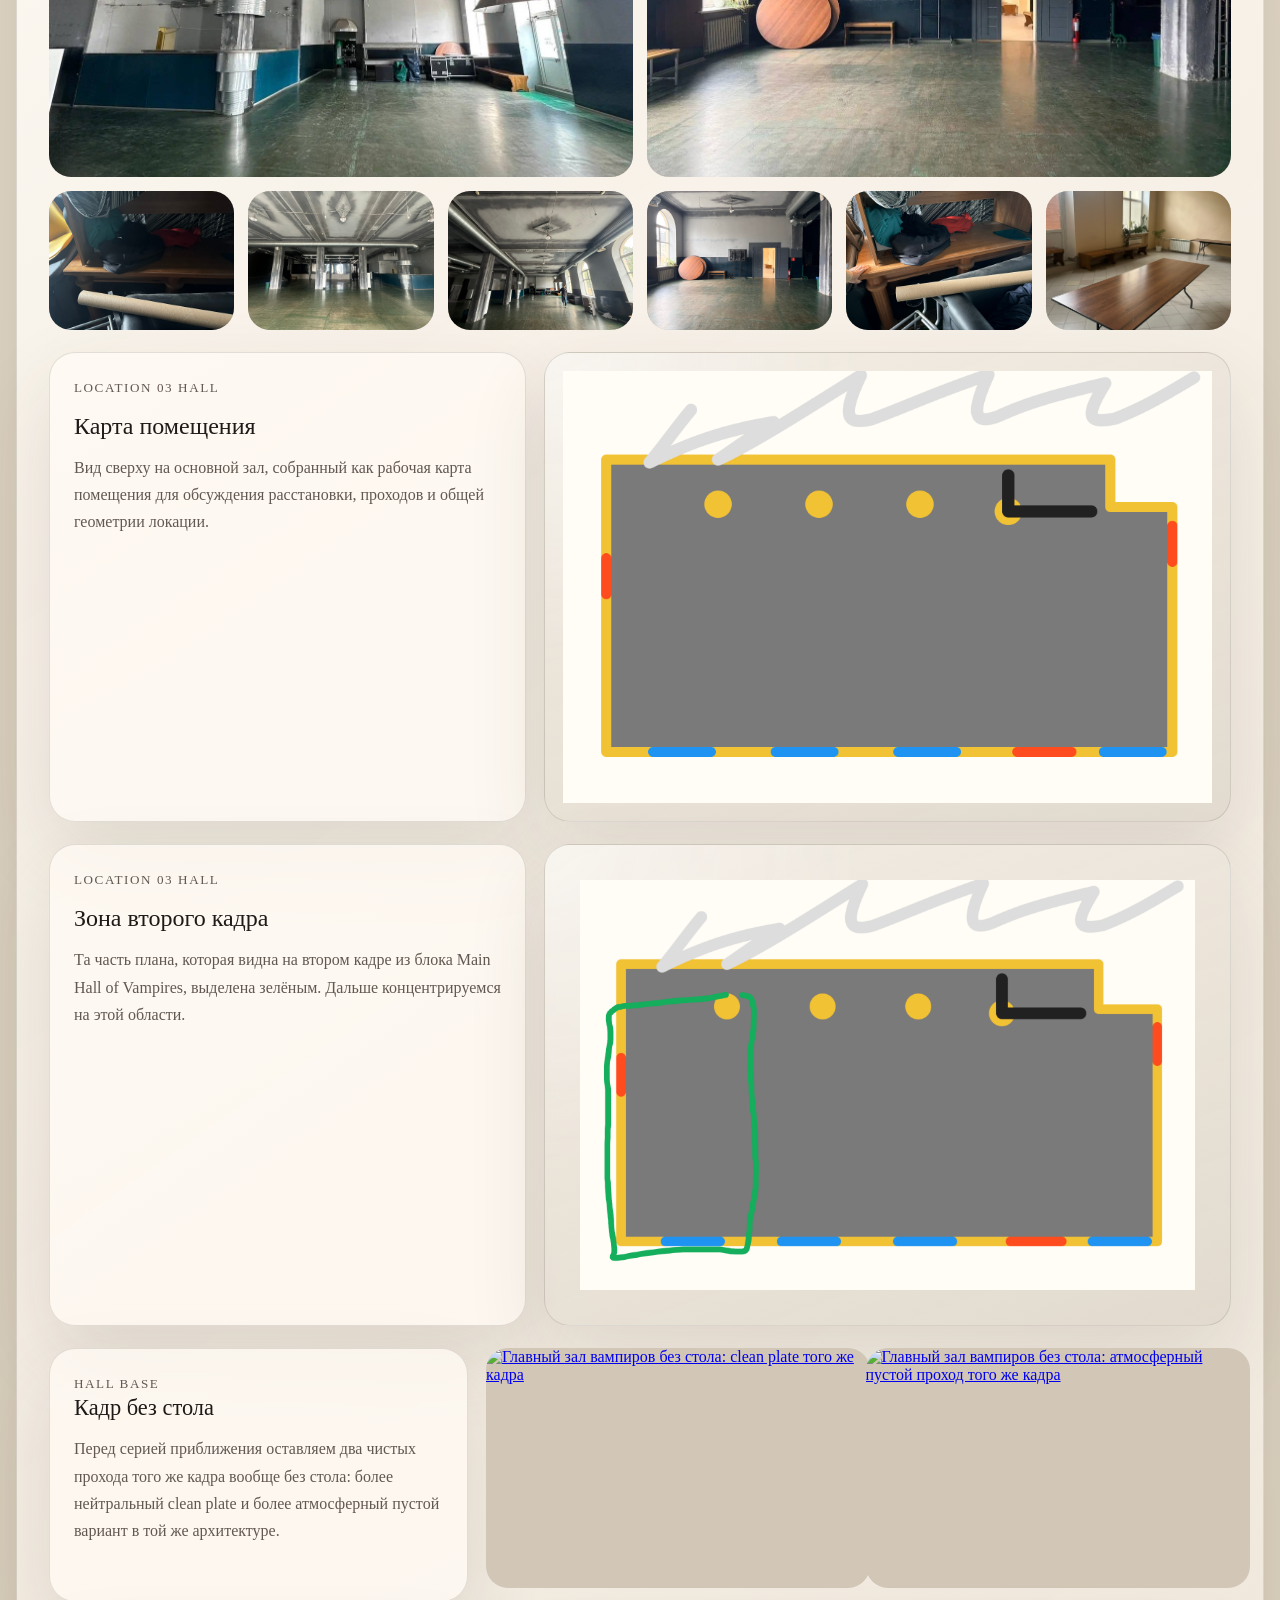
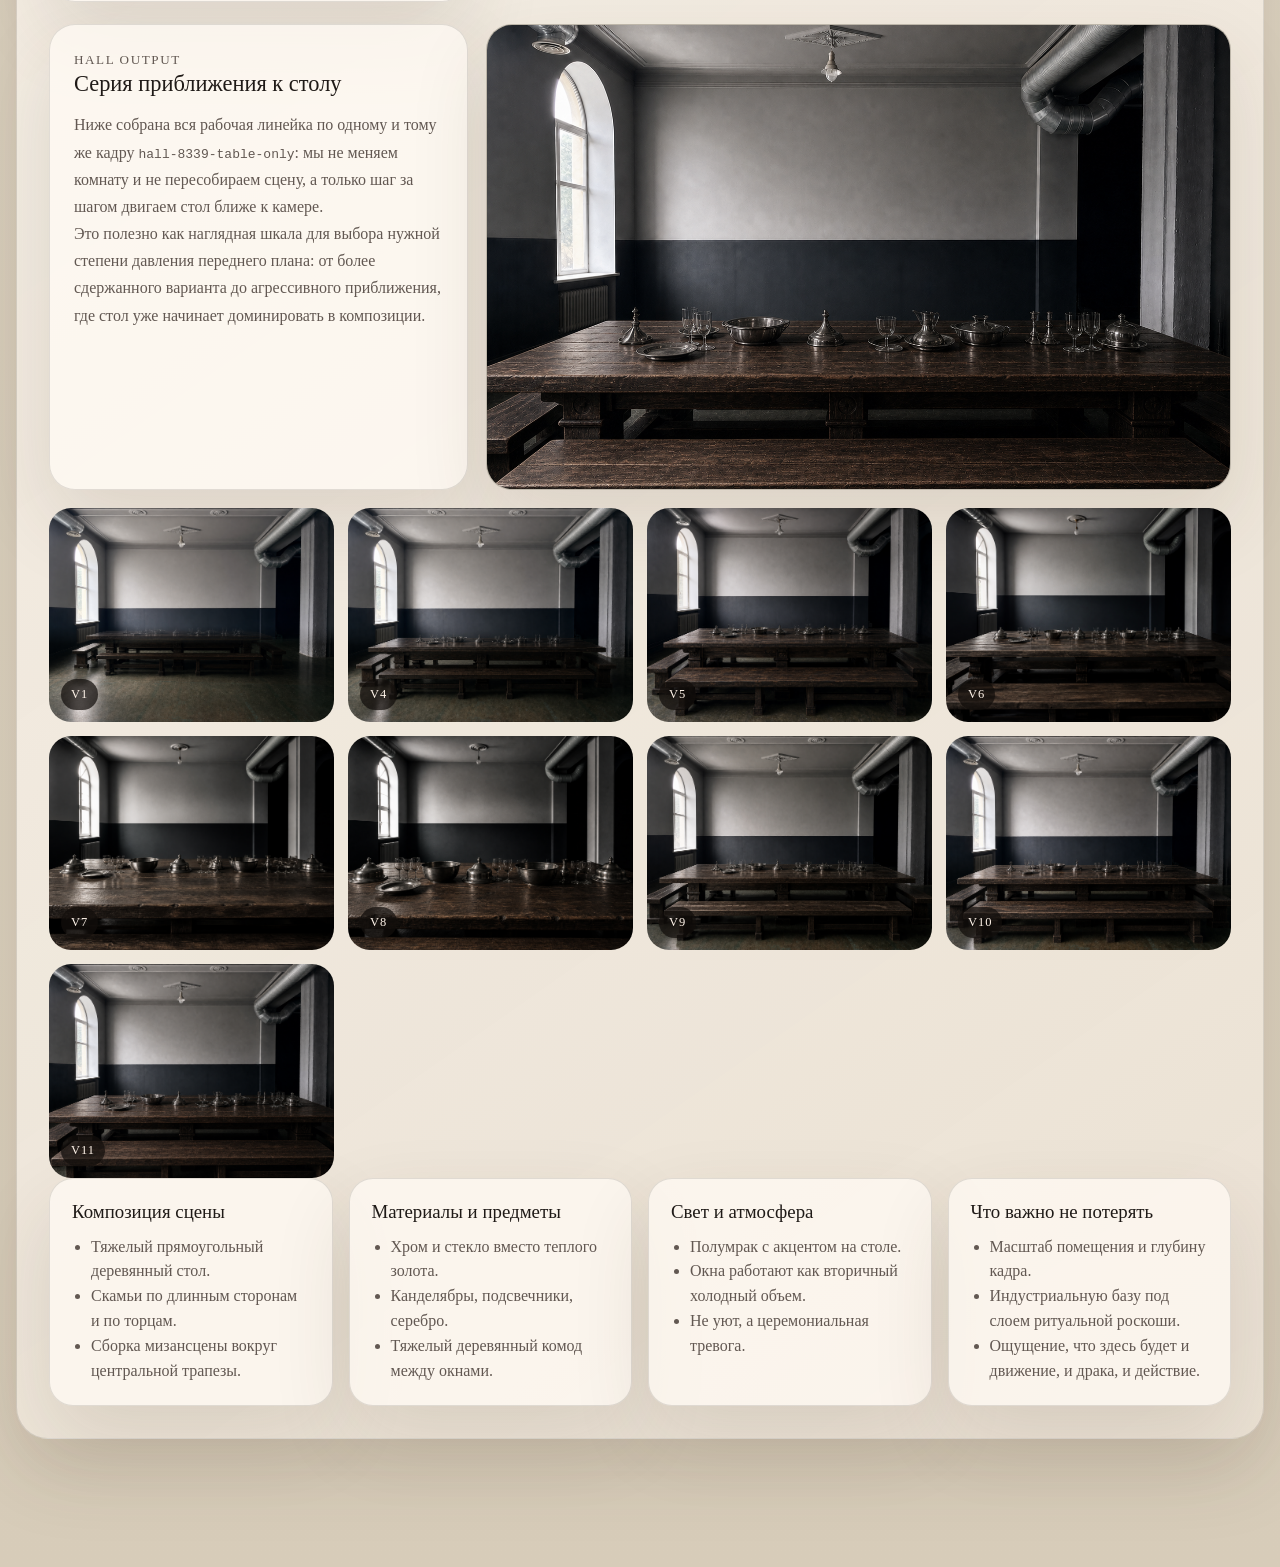
==== commit c41af455: "Update hall landing sequence and remove weak variants" ====
--- a/index.html
+++ b/index.html
@@ -462,6 +462,27 @@
           </a>
         </div>
 
+        <div class="previs-block" aria-labelledby="hall-empty-title">
+          <div class="previs-copy">
+            <p class="eyebrow">Hall Base</p>
+            <h3 id="hall-empty-title">Кадр без стола</h3>
+            <p>
+              Перед серией приближения оставляем два чистых прохода того же
+              кадра вообще без стола: более нейтральный clean plate и более
+              атмосферный пустой вариант в той же архитектуре.
+            </p>
+          </div>
+
+          <div class="gallery-primary">
+            <a class="gallery-item gallery-item-primary" href="./assets/images/Living Room/generated/hall-8339-clean-plate-v1.png" data-lightbox>
+              <img src="./assets/images/Living Room/generated/hall-8339-clean-plate-v1.png" alt="Главный зал вампиров без стола: clean plate того же кадра" />
+            </a>
+            <a class="gallery-item gallery-item-primary" href="./assets/images/Living Room/generated/hall-8339-atmosphere-v1.png" data-lightbox>
+              <img src="./assets/images/Living Room/generated/hall-8339-atmosphere-v1.png" alt="Главный зал вампиров без стола: атмосферный пустой проход того же кадра" />
+            </a>
+          </div>
+        </div>
+
         <div class="previs-block hall-sequence-hero" aria-labelledby="hall-sequence-title">
           <div class="previs-copy">
             <p class="eyebrow">Hall Output</p>
@@ -490,14 +511,6 @@
             <a class="gallery-item gallery-item-thumb sequence-item" href="./assets/images/Living Room/generated/hall-8339-table-only-v1.png" data-lightbox>
               <img src="./assets/images/Living Room/generated/hall-8339-table-only-v1.png" alt="Вариант v1: первый проход зала вампиров со столом" />
               <span class="sequence-label">v1</span>
-            </a>
-            <a class="gallery-item gallery-item-thumb sequence-item" href="./assets/images/Living Room/generated/hall-8339-table-only-v2.png" data-lightbox>
-              <img src="./assets/images/Living Room/generated/hall-8339-table-only-v2.png" alt="Вариант v2: стол немного ближе в кадре основного зала вампиров" />
-              <span class="sequence-label">v2</span>
-            </a>
-            <a class="gallery-item gallery-item-thumb sequence-item" href="./assets/images/Living Room/generated/hall-8339-table-only-v3.png" data-lightbox>
-              <img src="./assets/images/Living Room/generated/hall-8339-table-only-v3.png" alt="Вариант v3: следующий проход приближения стола в главном зале" />
-              <span class="sequence-label">v3</span>
             </a>
             <a class="gallery-item gallery-item-thumb sequence-item" href="./assets/images/Living Room/generated/hall-8339-table-only-v4.png" data-lightbox>
               <img src="./assets/images/Living Room/generated/hall-8339-table-only-v4.png" alt="Вариант v4: стол в зале вампиров подан ближе к зрителю" />
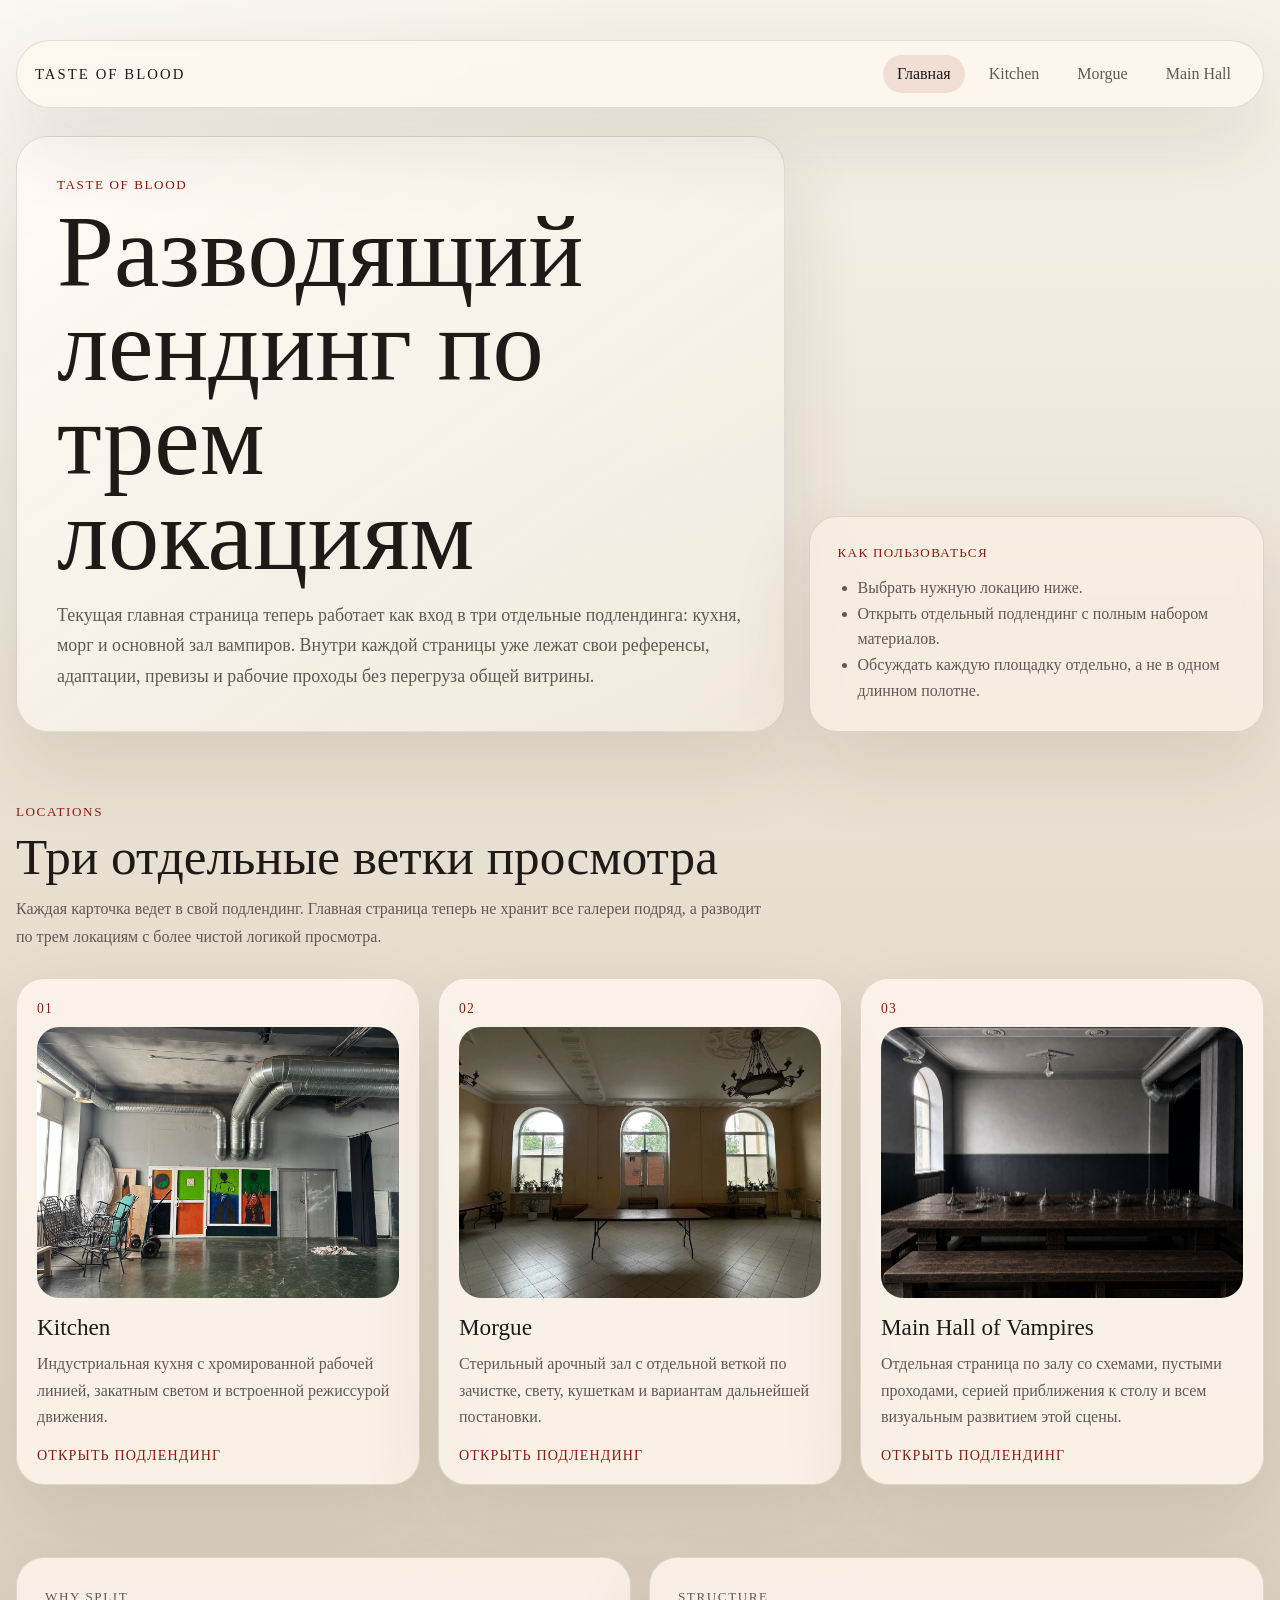
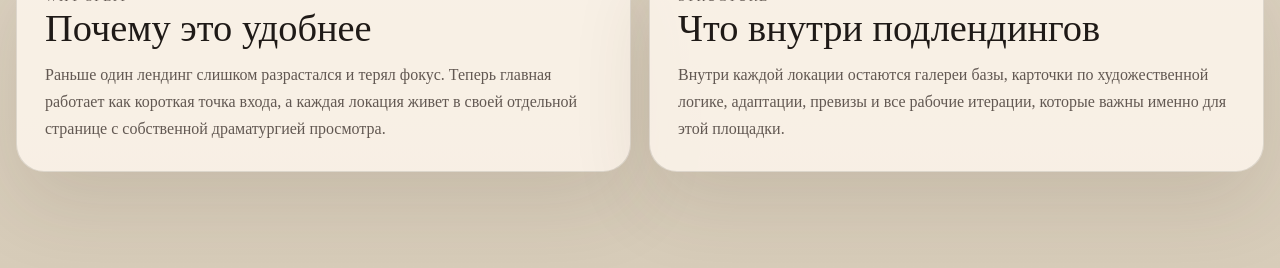
==== commit a630d23f: "Split landing into hub and location subpages" ====
--- a/index.html
+++ b/index.html
@@ -8,594 +8,112 @@
   </head>
   <body>
     <main class="page">
+      <nav class="site-nav" aria-label="Основная навигация">
+        <a class="site-nav-logo" href="./index.html">Taste of Blood</a>
+        <div class="site-nav-links">
+          <a class="is-active" href="./index.html">Главная</a>
+          <a href="./kitchen.html">Kitchen</a>
+          <a href="./morgue.html">Morgue</a>
+          <a href="./hall.html">Main Hall</a>
+        </div>
+      </nav>
+
       <section class="hero">
         <div class="hero-copy">
           <p class="eyebrow">Taste of Blood</p>
-          <h1>Лендинг по площадкам и художественному решению</h1>
+          <h1>Разводящий лендинг по трем локациям</h1>
           <p class="lead">
-            Рабочая презентация по трем локациям проекта «Вкус крови»: кухне,
-            моргу и основному залу вампиров. Задача страницы — быстро показать
-            исходные пространства, будущий редрессинг и атмосферу для
-            согласования с командой.
+            Текущая главная страница теперь работает как вход в три отдельные
+            подлендинга: кухня, морг и основной зал вампиров. Внутри каждой
+            страницы уже лежат свои референсы, адаптации, превизы и рабочие
+            проходы без перегруза общей витрины.
           </p>
         </div>
 
         <div class="hero-panel">
-          <p class="panel-label">Что нужно от страницы</p>
+          <p class="panel-label">Как пользоваться</p>
           <ul class="panel-list">
-            <li>Зафиксировать три ключевые локации.</li>
-            <li>Показать, что сохраняем, что убираем и что достраиваем.</li>
-            <li>Собрать основу для обсуждения с режиссером и цехами.</li>
+            <li>Выбрать нужную локацию ниже.</li>
+            <li>Открыть отдельный подлендинг с полным набором материалов.</li>
+            <li>Обсуждать каждую площадку отдельно, а не в одном длинном полотне.</li>
           </ul>
         </div>
       </section>
 
       <section class="overview" aria-labelledby="overview-title">
         <div class="section-heading">
-          <p class="eyebrow">Overview</p>
-          <h2 id="overview-title">Три опорные зоны проекта</h2>
+          <p class="eyebrow">Locations</p>
+          <h2 id="overview-title">Три отдельные ветки просмотра</h2>
           <p class="section-lead">
-            По встрече от 3 июня 2026 года это не просто подбор площадок, а
-            черновая production design-презентация: наглядно показываем, как
-            локации могут выглядеть после вмешательства художки.
+            Каждая карточка ведет в свой подлендинг. Главная страница теперь не
+            хранит все галереи подряд, а разводит по трем локациям с более
+            чистой логикой просмотра.
           </p>
         </div>
 
-        <div class="overview-grid">
-          <article class="overview-card">
-            <p class="space-tag">01</p>
+        <div class="hub-grid">
+          <a class="hub-card" href="./kitchen.html">
+            <span class="space-tag">01</span>
+            <div class="hub-preview">
+              <img src="./assets/images/Kitchen/Kitchen - 1.jpg" alt="Превью подлендинга кухни" />
+            </div>
             <h3>Kitchen</h3>
             <p>
               Индустриальная кухня с хромированной рабочей линией, закатным
-              светом и холодной функциональностью.
+              светом и встроенной режиссурой движения.
             </p>
-          </article>
+            <span class="hub-link">Открыть подлендинг</span>
+          </a>
 
-          <article class="overview-card">
-            <p class="space-tag">02</p>
+          <a class="hub-card" href="./morgue.html">
+            <span class="space-tag">02</span>
+            <div class="hub-preview">
+              <img src="./assets/images/Morgue/space-1.2.jpg" alt="Превью подлендинга морга" />
+            </div>
             <h3>Morgue</h3>
             <p>
-              Светлое стерильное пространство с клинической пустотой и
-              подчеркнутой симметрией.
+              Стерильный арочный зал с отдельной веткой по зачистке, свету,
+              кушеткам и вариантам дальнейшей постановки.
             </p>
-          </article>
+            <span class="hub-link">Открыть подлендинг</span>
+          </a>
 
-          <article class="overview-card">
-            <p class="space-tag">03</p>
+          <a class="hub-card" href="./hall.html">
+            <span class="space-tag">03</span>
+            <div class="hub-preview">
+              <img src="./assets/images/Living Room/generated/hall-8339-table-only-v11.png" alt="Превью подлендинга основного зала вампиров" />
+            </div>
             <h3>Main Hall of Vampires</h3>
             <p>
-              Главный зал с тяжелым столом, скамьями, хромом, стеклом и
-              сумрачной ритуальной атмосферой.
+              Отдельная страница по залу со схемами, пустыми проходами,
+              серией приближения к столу и всем визуальным развитием этой сцены.
             </p>
-          </article>
+            <span class="hub-link">Открыть подлендинг</span>
+          </a>
         </div>
       </section>
 
-      <section class="location" id="kitchen" aria-labelledby="kitchen-title">
-        <div class="location-heading">
-          <div>
-            <p class="eyebrow">Location 01</p>
-            <h2 id="kitchen-title">Kitchen</h2>
-          </div>
-          <p class="location-summary">
-            Базовая индустриальная площадка под съемку всей истории с едой.
-            Главное — не убить заводской скелет пространства, а встроить в него
-            длинную хромированную рабочую кухню.
+      <section class="page-intro">
+        <article class="page-intro-card">
+          <p class="eyebrow">Why Split</p>
+          <h2>Почему это удобнее</h2>
+          <p>
+            Раньше один лендинг слишком разрастался и терял фокус. Теперь
+            главная работает как короткая точка входа, а каждая локация живет в
+            своей отдельной странице с собственной драматургией просмотра.
           </p>
-        </div>
+        </article>
 
-        <div class="gallery-primary gallery-primary-single">
-          <a class="gallery-item gallery-item-primary" href="./assets/images/Kitchen/Kitchen - 1.jpg" data-lightbox>
-            <img src="./assets/images/Kitchen/Kitchen - 1.jpg" alt="Исходная площадка под кухню" />
-          </a>
-        </div>
-
-        <div class="gallery-thumbs">
-          <a class="gallery-item gallery-item-thumb" href="./assets/images/Kitchen/IMG_2733.JPEG" data-lightbox>
-            <img src="./assets/images/Kitchen/IMG_2733.JPEG" alt="Широкий дополнительный вид площадки под кухню" />
-          </a>
-          <a class="gallery-item gallery-item-thumb" href="./assets/images/Kitchen/IMG_2721.JPEG" data-lightbox>
-            <img src="./assets/images/Kitchen/IMG_2721.JPEG" alt="Дополнительный ракурс площадки под кухню" />
-          </a>
-          <a class="gallery-item gallery-item-thumb" href="./assets/images/Kitchen/IMG_2728.JPEG" data-lightbox>
-            <img src="./assets/images/Kitchen/IMG_2728.JPEG" alt="Еще один ракурс кухонной площадки" />
-          </a>
-          <a class="gallery-item gallery-item-thumb" href="./assets/images/Kitchen/IMG_8326.JPEG" data-lightbox>
-            <img src="./assets/images/Kitchen/IMG_8326.JPEG" alt="Вертикальный ракурс кухни у окна" />
-          </a>
-          <a class="gallery-item gallery-item-thumb" href="./assets/images/Kitchen/IMG_8334.JPEG" data-lightbox>
-            <img src="./assets/images/Kitchen/IMG_8334.JPEG" alt="Вертикальный ракурс задней зоны кухни" />
-          </a>
-          <a class="gallery-item gallery-item-thumb" href="./assets/images/Kitchen/IMG_8345.JPEG" data-lightbox>
-            <img src="./assets/images/Kitchen/IMG_8345.JPEG" alt="Дополнительный общий план кухонной площадки" />
-          </a>
-          <a class="gallery-item gallery-item-thumb" href="./assets/images/Kitchen/IMG_8353.JPEG" data-lightbox>
-            <img src="./assets/images/Kitchen/IMG_8353.JPEG" alt="Еще один технический вид кухни" />
-          </a>
-        </div>
-
-        <div class="notes-grid">
-          <article class="note-card">
-            <h3>Что сохраняем</h3>
-            <ul>
-              <li>Трубы под потолком.</li>
-              <li>Существующий пол.</li>
-              <li>Жесткую индустриальную геометрию помещения.</li>
-            </ul>
-          </article>
-
-          <article class="note-card">
-            <h3>Что убираем</h3>
-            <ul>
-              <li>Мусор и склад с левой стороны у окна.</li>
-              <li>Черную тряпку справа.</li>
-              <li>Цветную стену и двери как видимый элемент кадра.</li>
-            </ul>
-          </article>
-
-          <article class="note-card">
-            <h3>Что достраиваем</h3>
-            <ul>
-              <li>Серую накладную стену по заднему фронту.</li>
-              <li>Длинную линию хромированных столов, плиты и мойки.</li>
-              <li>Отдельный рабочий стол Дмитрия параллельно задней линии.</li>
-              <li>Рейлы с кухонной утварью на стене.</li>
-            </ul>
-          </article>
-
-          <article class="note-card">
-            <h3>Свет и ощущение</h3>
-            <ul>
-              <li>Закатный солнечный луч.</li>
-              <li>Холодный металл, серость и функциональность.</li>
-              <li>Ощущение профессиональной кухни без лишнего быта.</li>
-            </ul>
-          </article>
-        </div>
-
-        <div class="adaptation-block" aria-labelledby="kitchen-adaptation-title">
-          <div class="adaptation-copy">
-            <p class="eyebrow">Location 01 Kitchen</p>
-            <h3 id="kitchen-adaptation-title">Адаптация</h3>
-            <p>
-              По транскрибации первая кухня должна остаться в текущей серо-зеленой
-              индустриальной гамме, но стать чистой и хирургически собранной:
-              цветной задник перекрывается серой стеной, слева исчезает мусор,
-              справа уходит черная тряпка, а вдоль дальней стены выстраивается
-              сплошная хромированная линия из столов, плиты, мойки и
-              холодильника.
-            </p>
-            <p>
-              Над рабочей линией висит длинный рейл с редкими половниками и
-              ножами, в центре ближе к камере появляется отдельный хромированный
-              рабочий стол, а из окна слева в комнату входит закатный теплый луч.
-            </p>
-          </div>
-
-          <a class="adaptation-visual" href="./assets/images/Kitchen/kitchen-adaptation.svg" data-lightbox>
-            <img src="./assets/images/Kitchen/kitchen-adaptation.svg" alt="Рисованная адаптация первой кухонной локации" />
-          </a>
-        </div>
-
-        <div class="previs-block" aria-labelledby="kitchen-previs-title">
-          <div class="previs-copy">
-            <p class="eyebrow">Kitchen Output</p>
-            <h3 id="kitchen-previs-title">Kitchen Previs</h3>
-            <p>
-              Ниже оставлена фотореалистичная превиза кухни как отдельный
-              результат по этой локации: она помогает сравнить рисованную
-              адаптацию с более реалистичной подачей пространства.
-            </p>
-          </div>
-
-          <a class="previs-visual" href="./assets/images/Kitchen/kitchen-photoreal-previs.png" data-lightbox>
-            <img src="./assets/images/Kitchen/kitchen-photoreal-previs.png" alt="Фотореалистичная превиза адаптированной кухонной локации" />
-          </a>
-        </div>
-
-      </section>
-
-      <section class="location" id="morgue" aria-labelledby="morgue-title">
-        <div class="location-heading">
-          <div>
-            <p class="eyebrow">Location 02</p>
-            <h2 id="morgue-title">Morgue</h2>
-          </div>
-          <p class="location-summary">
-            Самая чистая по базе площадка. Важнее всего подчеркнуть стерильность,
-            арочную симметрию и тревожную пустоту, а не перегрузить ее деталями.
+        <article class="page-intro-card">
+          <p class="eyebrow">Structure</p>
+          <h2>Что внутри подлендингов</h2>
+          <p>
+            Внутри каждой локации остаются галереи базы, карточки по художественной
+            логике, адаптации, превизы и все рабочие итерации, которые важны
+            именно для этой площадки.
           </p>
-        </div>
-
-        <div class="gallery-primary gallery-primary-single">
-          <a class="gallery-item gallery-item-primary" href="./assets/images/Morgue/space-1.2.jpg" data-lightbox>
-            <img src="./assets/images/Morgue/space-1.2.jpg" alt="Основной рабочий ракурс площадки под морг для clean plate" />
-          </a>
-        </div>
-
-        <div class="gallery-thumbs">
-          <a class="gallery-item gallery-item-thumb" href="./assets/images/Morgue/space-1.1.jpg" data-lightbox>
-            <img src="./assets/images/Morgue/space-1.1.jpg" alt="Альтернативный широкий ракурс площадки под морг" />
-          </a>
-          <a class="gallery-item gallery-item-thumb" href="./assets/images/Morgue/IMG_6772.JPEG" data-lightbox>
-            <img src="./assets/images/Morgue/IMG_6772.JPEG" alt="Дополнительный референс помещения под морг" />
-          </a>
-          <a class="gallery-item gallery-item-thumb" href="./assets/images/Morgue/IMG_6773.JPEG" data-lightbox>
-            <img src="./assets/images/Morgue/IMG_6773.JPEG" alt="Ракурс морга с другим углом симметрии" />
-          </a>
-          <a class="gallery-item gallery-item-thumb" href="./assets/images/Morgue/IMG_2740.JPEG" data-lightbox>
-            <img src="./assets/images/Morgue/IMG_2740.JPEG" alt="Широкий технический вид помещения под морг" />
-          </a>
-          <a class="gallery-item gallery-item-thumb" href="./assets/images/Morgue/IMG_8335.JPEG" data-lightbox>
-            <img src="./assets/images/Morgue/IMG_8335.JPEG" alt="Дополнительный ракурс окна и стены в морге" />
-          </a>
-          <a class="gallery-item gallery-item-thumb" href="./assets/images/Morgue/IMG_8374.JPEG" data-lightbox>
-            <img src="./assets/images/Morgue/IMG_8374.JPEG" alt="Еще один рабочий вид площадки под морг" />
-          </a>
-          <a class="gallery-item gallery-item-thumb" href="./assets/images/Morgue/IMG_8380.JPEG" data-lightbox>
-            <img src="./assets/images/Morgue/IMG_8380.JPEG" alt="Детализированный ракурс помещения под морг" />
-          </a>
-        </div>
-
-        <div class="notes-grid">
-          <article class="note-card">
-            <h3>Базовое считывание</h3>
-            <ul>
-              <li>Стерильный и почти музейный зал.</li>
-              <li>Мягкая клиническая тревога вместо прямого хоррора.</li>
-              <li>Арочные окна и пустота работают на драму сами по себе.</li>
-            </ul>
-          </article>
-
-          <article class="note-card">
-            <h3>Почему локация сильная</h3>
-            <ul>
-              <li>Симметрия кадра уже дает готовую композицию.</li>
-              <li>Светлые поверхности легко уводятся в стерильность.</li>
-              <li>Пространство не требует такого большого редрессинга, как кухня.</li>
-            </ul>
-          </article>
-
-          <article class="note-card">
-            <h3>Что важно в подаче</h3>
-            <ul>
-              <li>Не захламлять кадр лишним декором.</li>
-              <li>Оставить ощущение воздуха и пустоты.</li>
-              <li>Показывать локацию как чистую и тревожно спокойную.</li>
-            </ul>
-          </article>
-        </div>
-
-        <div class="adaptation-block" aria-labelledby="morgue-adaptation-title">
-          <div class="adaptation-copy">
-            <p class="eyebrow">Location 02 Morgue</p>
-            <h3 id="morgue-adaptation-title">Адаптация</h3>
-            <p>
-              По транскрибации морг должен стать почти полностью зачищенным
-              пространством: убираются люстры, цветы, скамейки и столы, а
-              помещение собирается как пустой клинический зал с жесткой
-              симметрией и тревожной стерильностью.
-            </p>
-            <p>
-              Вместо люстр появляются две спускающиеся больничные люминесцентные
-              лампы, а в центре кадра выстраиваются пять хромированных кушеток с
-              накрытыми телами. Свет можно мыслить в двух режимах, но базовое
-              ощущение здесь — холодная чистота и тишина перед действием.
-            </p>
-          </div>
-
-          <a class="adaptation-visual" href="./assets/images/Morgue/morgue-adaptation.svg" data-lightbox>
-            <img src="./assets/images/Morgue/morgue-adaptation.svg" alt="Рисованная адаптация локации морга" />
-          </a>
-        </div>
-
-        <div class="previs-block" aria-labelledby="morgue-previs-v2-title">
-          <div class="previs-copy">
-            <p class="eyebrow">Morgue Output</p>
-            <h3 id="morgue-previs-v2-title">Refined Composite Pass</h3>
-            <p>
-              Ниже добавлен следующий проход по той же safe-базе: люстры уже
-              убраны, а потолок дополнительно зачищен вручную и локально
-              выровнен по швам, чтобы верх кадра читался цельнее.
-            </p>
-            <p>
-              Это не замена исходной safe-версии, а ее следующая рабочая
-              итерация для презентации более чистого варианта морга на том же
-              архитектурном каркасе.
-            </p>
-          </div>
-
-          <a class="previs-visual" href="./assets/images/Morgue/morgue-staging-safe-previs v2.png" data-lightbox>
-            <img src="./assets/images/Morgue/morgue-staging-safe-previs v2.png" alt="Доработанная staging-превиза морга без люстр и с зачищенным потолком" />
-          </a>
-        </div>
-
-        <div class="previs-block" aria-labelledby="morgue-previs-v6-title">
-          <div class="previs-copy">
-            <p class="eyebrow">Morgue Output</p>
-            <h3 id="morgue-previs-v6-title">Cat Variant From V4 Base</h3>
-            <p>
-              Следующий проход сделан уже от базы
-              <code>morgue-v4-evening-lamps-on-door-curtain-short-left-gurney.png</code>:
-              короткая левая кушетка теперь работает как отдельный вариант под
-              котика.
-            </p>
-            <p>
-              Кот лежит на спине мордочкой вверх, лапками к камере, чтобы силуэт
-              и сама идея считывались сразу даже в превью-кропе на странице.
-            </p>
-          </div>
-
-          <a class="previs-visual" href="./assets/images/Morgue/morgue-v6-evening-cat-paws-up-left-gurney.png" data-lightbox>
-            <img src="./assets/images/Morgue/morgue-v6-evening-cat-paws-up-left-gurney.png" alt="Вариант морга на базе v4 с котиком на левой короткой кушетке: кот лежит на спине, мордочкой вверх и лапками к зрителю" />
-          </a>
-        </div>
-
-        <div class="previs-block" aria-labelledby="morgue-previs-v7-title">
-          <div class="previs-copy">
-            <p class="eyebrow">Morgue Output</p>
-            <h3 id="morgue-previs-v7-title">Covered Cat Variant</h3>
-            <p>
-              Отдельный следующий вариант сохраняет ту же сцену и ту же позу
-              котика, но теперь он накрыт такой же белой тканью, как и другие
-              тела на кушетках.
-            </p>
-            <p>
-              Лапки остаются снаружи и торчат в сторону камеры, чтобы эта
-              деталь читалась сразу и в превью, и в полном просмотре.
-            </p>
-          </div>
-
-          <a class="previs-visual" href="./assets/images/Morgue/morgue-v7-evening-cat-covered-paws-out-left-gurney.png" data-lightbox>
-            <img src="./assets/images/Morgue/morgue-v7-evening-cat-covered-paws-out-left-gurney.png" alt="Вариант морга на базе v4: котик на левой короткой кушетке накрыт белой тканью, а лапки торчат наружу к зрителю" />
-          </a>
-        </div>
-
-        <div class="previs-block" aria-labelledby="morgue-previs-v9-title">
-          <div class="previs-copy">
-            <p class="eyebrow">Morgue Output</p>
-            <h3 id="morgue-previs-v9-title">Covered Cat Variant, Colder Morgue Light</h3>
-            <p>
-              Это отдельная вариация того же покрытого котика, но уже с более
-              реалистичным светом морга: холодным, клиническим и более
-              стерильным по ощущению.
-            </p>
-            <p>
-              Геометрия комнаты и вся логика сцены сохранены, а настроение
-              сдвинуто в сторону настоящего холодного моргового освещения.
-            </p>
-          </div>
-
-          <a class="previs-visual" href="./assets/images/Morgue/morgue-v9-covered-cat-cold-clinical-morgue-light.png" data-lightbox>
-            <img src="./assets/images/Morgue/morgue-v9-covered-cat-cold-clinical-morgue-light.png" alt="Холодный клинический вариант морга: котик на левой короткой кушетке накрыт белой тканью, лапки торчат наружу, а свет более стерильный и морговый" />
-          </a>
-        </div>
-
-        <div class="workflow-block">
-          <div class="workflow-copy">
-            <p class="eyebrow">Morgue Current Base</p>
-            <h3>Current Transformation Base</h3>
-            <p>
-              Текущая зафиксированная база для продолжения:
-              <code>assets/images/Morgue/morgue-v4-evening-lamps-on-door-curtain-short-left-gurney.png</code>
-            </p>
-            <p>
-              Следующие изменения по моргу делаем уже поверх этой версии с
-              короткой левой кушеткой и корректной логикой шторки, а не
-              начинаем заново от нестабильных генераций.
-            </p>
-          </div>
-        </div>
-      </section>
-
-      <section class="location" id="hall" aria-labelledby="hall-title">
-        <div class="location-heading">
-          <div>
-            <p class="eyebrow">Location 03</p>
-            <h2 id="hall-title">Main Hall of Vampires</h2>
-          </div>
-          <p class="location-summary">
-            Это не гостиная в бытовом смысле, а основной зал вампиров: место
-            общего плана, стола, композиции как у темной трапезы и атмосферы
-            скромного, но вычурного богатства.
-          </p>
-        </div>
-
-        <div class="gallery-primary">
-          <a class="gallery-item gallery-item-primary" href="./assets/images/Living Room/space-2.jpg" data-lightbox>
-            <img src="./assets/images/Living Room/space-2.jpg" alt="Основной ракурс зала вампиров" />
-          </a>
-          <a class="gallery-item gallery-item-primary" href="./assets/images/Living Room/space-2.1.jpg" data-lightbox>
-            <img src="./assets/images/Living Room/space-2.1.jpg" alt="Второй ракурс зала вампиров" />
-          </a>
-        </div>
-
-        <div class="gallery-thumbs">
-          <a class="gallery-item gallery-item-thumb" href="./assets/images/Living Room/IMG_2741.JPEG" data-lightbox>
-            <img src="./assets/images/Living Room/IMG_2741.JPEG" alt="Дополнительный референс основного зала вампиров" />
-          </a>
-          <a class="gallery-item gallery-item-thumb" href="./assets/images/Living Room/IMG_2731.JPEG" data-lightbox>
-            <img src="./assets/images/Living Room/IMG_2731.JPEG" alt="Общий вид основного зала вампиров с колоннами" />
-          </a>
-          <a class="gallery-item gallery-item-thumb" href="./assets/images/Living Room/IMG_6748.JPEG" data-lightbox>
-            <img src="./assets/images/Living Room/IMG_6748.JPEG" alt="Еще один широкий ракурс зала вампиров" />
-          </a>
-          <a class="gallery-item gallery-item-thumb" href="./assets/images/Living Room/IMG_8338.JPEG" data-lightbox>
-            <img src="./assets/images/Living Room/IMG_8338.JPEG" alt="Ракурс зала вампиров от колонн" />
-          </a>
-          <a class="gallery-item gallery-item-thumb" href="./assets/images/Living Room/IMG_8382.JPEG" data-lightbox>
-            <img src="./assets/images/Living Room/IMG_8382.JPEG" alt="Деталь тяжелого деревянного стола для зала вампиров" />
-          </a>
-          <a class="gallery-item gallery-item-thumb" href="./assets/images/Living Room/IMG_2738.JPEG" data-lightbox>
-            <img src="./assets/images/Living Room/IMG_2738.JPEG" alt="Вертикальный ракурс окон и высоты в зале вампиров" />
-          </a>
-        </div>
-
-        <div class="adaptation-block hall-map-block" aria-labelledby="hall-map-title">
-          <div class="adaptation-copy">
-            <p class="eyebrow">Location 03 Hall</p>
-            <h3 id="hall-map-title">Карта помещения</h3>
-            <p>
-              Вид сверху на основной зал, собранный как рабочая карта помещения
-              для обсуждения расстановки, проходов и общей геометрии локации.
-            </p>
-          </div>
-
-          <a class="adaptation-visual hall-map-visual" href="./assets/references/living-room-top-view-clean.png" data-lightbox>
-            <img src="./assets/references/living-room-top-view-clean.png" alt="Карта помещения основного зала вампиров, вид сверху" />
-          </a>
-        </div>
-
-        <div class="adaptation-block hall-map-block" aria-labelledby="hall-map-focus-title">
-          <div class="adaptation-copy">
-            <p class="eyebrow">Location 03 Hall</p>
-            <h3 id="hall-map-focus-title">Зона второго кадра</h3>
-            <p>
-              Та часть плана, которая видна на втором кадре из блока Main Hall
-              of Vampires, выделена зелёным. Дальше концентрируемся на этой
-              области.
-            </p>
-          </div>
-
-          <a class="adaptation-visual hall-map-visual" href="./assets/references/plan_room_кадр_2.png" data-lightbox>
-            <img src="./assets/references/plan_room_кадр_2.png" alt="Карта помещения основного зала вампиров с зелёным выделением зоны второго кадра" />
-          </a>
-        </div>
-
-        <div class="previs-block" aria-labelledby="hall-empty-title">
-          <div class="previs-copy">
-            <p class="eyebrow">Hall Base</p>
-            <h3 id="hall-empty-title">Кадр без стола</h3>
-            <p>
-              Перед серией приближения оставляем два чистых прохода того же
-              кадра вообще без стола: более нейтральный clean plate и более
-              атмосферный пустой вариант в той же архитектуре.
-            </p>
-          </div>
-
-          <div class="gallery-primary">
-            <a class="gallery-item gallery-item-primary" href="./assets/images/Living Room/generated/hall-8339-clean-plate-v1.png" data-lightbox>
-              <img src="./assets/images/Living Room/generated/hall-8339-clean-plate-v1.png" alt="Главный зал вампиров без стола: clean plate того же кадра" />
-            </a>
-            <a class="gallery-item gallery-item-primary" href="./assets/images/Living Room/generated/hall-8339-atmosphere-v1.png" data-lightbox>
-              <img src="./assets/images/Living Room/generated/hall-8339-atmosphere-v1.png" alt="Главный зал вампиров без стола: атмосферный пустой проход того же кадра" />
-            </a>
-          </div>
-        </div>
-
-        <div class="previs-block hall-sequence-hero" aria-labelledby="hall-sequence-title">
-          <div class="previs-copy">
-            <p class="eyebrow">Hall Output</p>
-            <h3 id="hall-sequence-title">Серия приближения к столу</h3>
-            <p>
-              Ниже собрана вся рабочая линейка по одному и тому же кадру
-              <code>hall-8339-table-only</code>: мы не меняем комнату и не
-              пересобираем сцену, а только шаг за шагом двигаем стол ближе к
-              камере.
-            </p>
-            <p>
-              Это полезно как наглядная шкала для выбора нужной степени
-              давления переднего плана: от более сдержанного варианта до
-              агрессивного приближения, где стол уже начинает доминировать в
-              композиции.
-            </p>
-          </div>
-
-          <a class="previs-visual hall-sequence-visual" href="./assets/images/Living Room/generated/hall-8339-table-only-v11.png" data-lightbox>
-            <img src="./assets/images/Living Room/generated/hall-8339-table-only-v11.png" alt="Главный зал вампиров: самый близкий на данный момент проход, где деревянный стол сильно придвинут к камере" />
-          </a>
-        </div>
-
-        <div class="sequence-block" aria-label="Последовательность вариантов приближения стола">
-          <div class="sequence-grid">
-            <a class="gallery-item gallery-item-thumb sequence-item" href="./assets/images/Living Room/generated/hall-8339-table-only-v1.png" data-lightbox>
-              <img src="./assets/images/Living Room/generated/hall-8339-table-only-v1.png" alt="Вариант v1: первый проход зала вампиров со столом" />
-              <span class="sequence-label">v1</span>
-            </a>
-            <a class="gallery-item gallery-item-thumb sequence-item" href="./assets/images/Living Room/generated/hall-8339-table-only-v4.png" data-lightbox>
-              <img src="./assets/images/Living Room/generated/hall-8339-table-only-v4.png" alt="Вариант v4: стол в зале вампиров подан ближе к зрителю" />
-              <span class="sequence-label">v4</span>
-            </a>
-            <a class="gallery-item gallery-item-thumb sequence-item" href="./assets/images/Living Room/generated/hall-8339-table-only-v5.png" data-lightbox>
-              <img src="./assets/images/Living Room/generated/hall-8339-table-only-v5.png" alt="Вариант v5: усиленный передний план со столом в главном зале" />
-              <span class="sequence-label">v5</span>
-            </a>
-            <a class="gallery-item gallery-item-thumb sequence-item" href="./assets/images/Living Room/generated/hall-8339-table-only-v6.png" data-lightbox>
-              <img src="./assets/images/Living Room/generated/hall-8339-table-only-v6.png" alt="Вариант v6: стол заметнее заходит в передний план кадра" />
-              <span class="sequence-label">v6</span>
-            </a>
-            <a class="gallery-item gallery-item-thumb sequence-item" href="./assets/images/Living Room/generated/hall-8339-table-only-v7.png" data-lightbox>
-              <img src="./assets/images/Living Room/generated/hall-8339-table-only-v7.png" alt="Вариант v7: дальнейшее приближение деревянного стола к камере" />
-              <span class="sequence-label">v7</span>
-            </a>
-            <a class="gallery-item gallery-item-thumb sequence-item" href="./assets/images/Living Room/generated/hall-8339-table-only-v8.png" data-lightbox>
-              <img src="./assets/images/Living Room/generated/hall-8339-table-only-v8.png" alt="Вариант v8: крупнее поданный стол в том же мрачном зале" />
-              <span class="sequence-label">v8</span>
-            </a>
-            <a class="gallery-item gallery-item-thumb sequence-item" href="./assets/images/Living Room/generated/hall-8339-table-only-v9.png" data-lightbox>
-              <img src="./assets/images/Living Room/generated/hall-8339-table-only-v9.png" alt="Вариант v9: стол ещё сильнее доминирует в композиции" />
-              <span class="sequence-label">v9</span>
-            </a>
-            <a class="gallery-item gallery-item-thumb sequence-item" href="./assets/images/Living Room/generated/hall-8339-table-only-v10.png" data-lightbox>
-              <img src="./assets/images/Living Room/generated/hall-8339-table-only-v10.png" alt="Вариант v10: агрессивное приближение стола в основном зале вампиров" />
-              <span class="sequence-label">v10</span>
-            </a>
-            <a class="gallery-item gallery-item-thumb sequence-item" href="./assets/images/Living Room/generated/hall-8339-table-only-v11.png" data-lightbox>
-              <img src="./assets/images/Living Room/generated/hall-8339-table-only-v11.png" alt="Вариант v11: текущий самый близкий проход, где стол почти упирается в камеру" />
-              <span class="sequence-label">v11</span>
-            </a>
-          </div>
-        </div>
-
-        <div class="notes-grid">
-          <article class="note-card">
-            <h3>Композиция сцены</h3>
-            <ul>
-              <li>Тяжелый прямоугольный деревянный стол.</li>
-              <li>Скамьи по длинным сторонам и по торцам.</li>
-              <li>Сборка мизансцены вокруг центральной трапезы.</li>
-            </ul>
-          </article>
-
-          <article class="note-card">
-            <h3>Материалы и предметы</h3>
-            <ul>
-              <li>Хром и стекло вместо теплого золота.</li>
-              <li>Канделябры, подсвечники, серебро.</li>
-              <li>Тяжелый деревянный комод между окнами.</li>
-            </ul>
-          </article>
-
-          <article class="note-card">
-            <h3>Свет и атмосфера</h3>
-            <ul>
-              <li>Полумрак с акцентом на столе.</li>
-              <li>Окна работают как вторичный холодный объем.</li>
-              <li>Не уют, а церемониальная тревога.</li>
-            </ul>
-          </article>
-
-          <article class="note-card">
-            <h3>Что важно не потерять</h3>
-            <ul>
-              <li>Масштаб помещения и глубину кадра.</li>
-              <li>Индустриальную базу под слоем ритуальной роскоши.</li>
-              <li>Ощущение, что здесь будет и движение, и драка, и действие.</li>
-            </ul>
-          </article>
-        </div>
+        </article>
       </section>
     </main>
-
-    <dialog class="lightbox" id="lightbox">
-      <form method="dialog" class="lightbox-shell">
-        <button class="lightbox-close" type="submit" aria-label="Закрыть просмотр">
-          Закрыть
-        </button>
-        <img class="lightbox-image" alt="" />
-      </form>
-    </dialog>
-
-    <script type="module" src="./src/scripts/main.js"></script>
   </body>
 </html>
--- a/src/styles/main.css
+++ b/src/styles/main.css
@@ -40,6 +40,48 @@
   padding: 40px 0 96px;
 }
 
+.site-nav {
+  display: flex;
+  align-items: center;
+  justify-content: space-between;
+  gap: 18px;
+  margin-bottom: 28px;
+  padding: 14px 18px;
+  border: 1px solid var(--line);
+  border-radius: 999px;
+  background: rgba(255, 248, 239, 0.72);
+  box-shadow: var(--shadow);
+  backdrop-filter: blur(10px);
+}
+
+.site-nav-logo {
+  color: var(--text);
+  font-size: 0.92rem;
+  letter-spacing: 0.14em;
+  text-decoration: none;
+  text-transform: uppercase;
+}
+
+.site-nav-links {
+  display: flex;
+  flex-wrap: wrap;
+  gap: 10px;
+}
+
+.site-nav-links a {
+  padding: 10px 14px;
+  border-radius: 999px;
+  color: var(--muted);
+  text-decoration: none;
+  transition: background 180ms ease, color 180ms ease;
+}
+
+.site-nav-links a:hover,
+.site-nav-links a.is-active {
+  background: rgba(138, 28, 18, 0.1);
+  color: var(--text);
+}
+
 .hero {
   display: grid;
   grid-template-columns: minmax(0, 1.35fr) minmax(280px, 0.8fr);
@@ -166,6 +208,86 @@
   line-height: 1.6;
 }
 
+.hub-grid {
+  display: grid;
+  grid-template-columns: repeat(3, minmax(0, 1fr));
+  gap: 18px;
+}
+
+.hub-card,
+.page-intro-card {
+  overflow: hidden;
+  border: 1px solid var(--line);
+  border-radius: 28px;
+  background: var(--surface);
+  box-shadow: var(--shadow);
+}
+
+.hub-card {
+  display: block;
+  padding: 20px;
+  color: inherit;
+  text-decoration: none;
+}
+
+.hub-preview {
+  overflow: hidden;
+  margin: 10px 0 16px;
+  border-radius: 22px;
+  background: #d2c7b7;
+  aspect-ratio: 4 / 3;
+}
+
+.hub-preview img {
+  height: 100%;
+  object-fit: cover;
+  transition: transform 220ms ease;
+}
+
+.hub-card:hover .hub-preview img {
+  transform: scale(1.03);
+}
+
+.hub-card h3 {
+  margin-bottom: 10px;
+  font-size: 1.45rem;
+}
+
+.hub-card p {
+  margin: 0 0 16px;
+  color: var(--muted);
+  line-height: 1.65;
+}
+
+.hub-link {
+  color: var(--accent);
+  font-size: 0.88rem;
+  letter-spacing: 0.08em;
+  text-transform: uppercase;
+}
+
+.page-intro {
+  display: grid;
+  grid-template-columns: repeat(2, minmax(0, 1fr));
+  gap: 18px;
+}
+
+.page-intro-card {
+  padding: 28px;
+}
+
+.page-intro-card h2 {
+  margin-bottom: 14px;
+  font-size: clamp(1.6rem, 3vw, 2.6rem);
+  line-height: 1;
+}
+
+.page-intro-card p {
+  margin: 0;
+  color: var(--muted);
+  line-height: 1.7;
+}
+
 .space-tag {
   margin: 0 0 8px;
   color: var(--accent);
@@ -199,6 +321,27 @@
   margin: 0;
   font-size: 1rem;
   line-height: 1.7;
+}
+
+.subpage-header {
+  display: grid;
+  grid-template-columns: minmax(0, 1.15fr) minmax(280px, 0.85fr);
+  gap: 24px;
+  align-items: end;
+  margin-bottom: 24px;
+}
+
+.subpage-copy,
+.subpage-panel {
+  border: 1px solid var(--line);
+  box-shadow: var(--shadow);
+}
+
+.subpage-copy {
+  padding: 34px;
+  border-radius: 30px;
+  background:
+    linear-gradient(145deg, rgba(255, 251, 245, 0.92), rgba(241, 233, 221, 0.86));
 }
 
 .gallery-primary,
@@ -710,6 +853,8 @@
 }
 
 @media (max-width: 1100px) {
+  .hub-grid,
+  .page-intro,
   .overview-grid,
   .notes-grid {
     grid-template-columns: repeat(2, minmax(0, 1fr));
@@ -723,7 +868,10 @@
   }
 
   .hero,
+  .subpage-header,
   .location-heading,
+  .hub-grid,
+  .page-intro,
   .overview-grid,
   .notes-grid,
   .cleanplate-steps,
@@ -737,8 +885,20 @@
 
   .hero-copy,
   .hero-panel,
+  .subpage-copy,
   .location {
     padding: 24px;
+  }
+
+  .site-nav {
+    border-radius: 28px;
+    padding: 16px;
+  }
+
+  .site-nav,
+  .site-nav-links {
+    align-items: flex-start;
+    flex-direction: column;
   }
 
   .gallery-primary {
